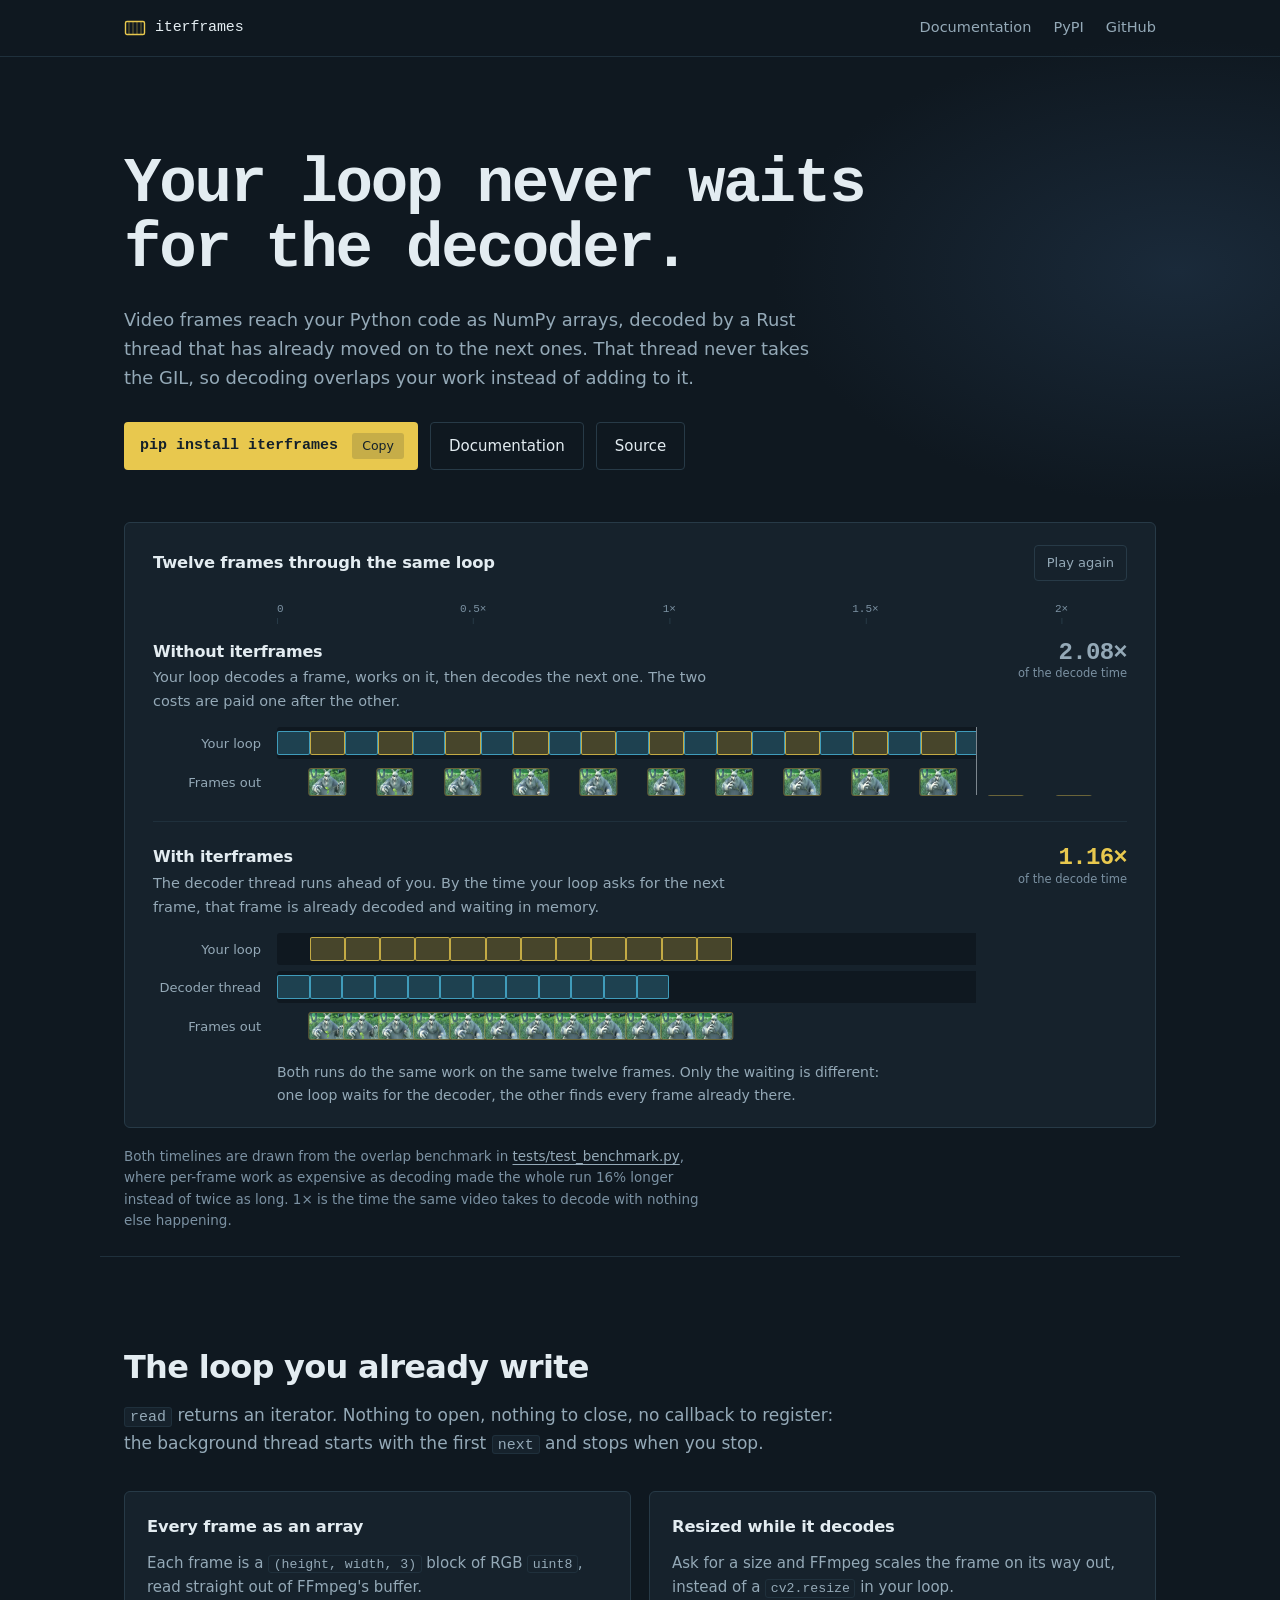
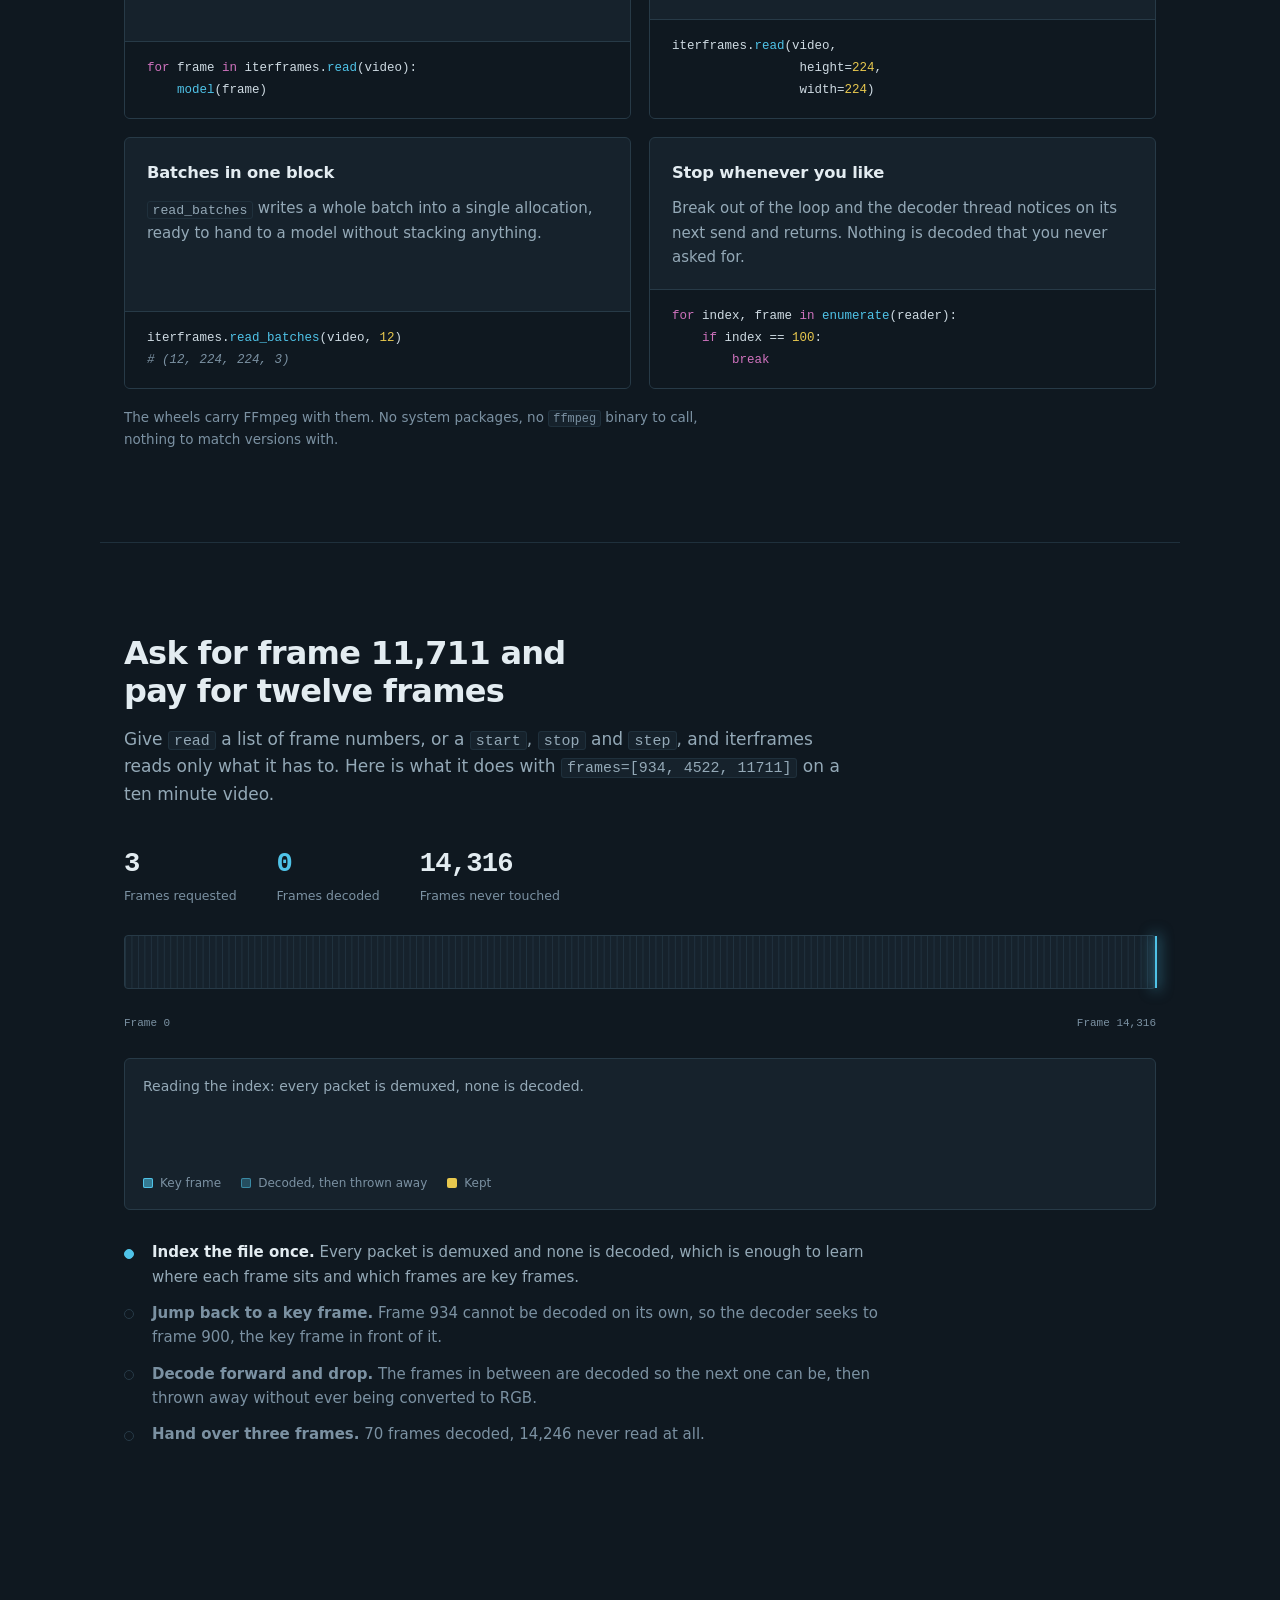
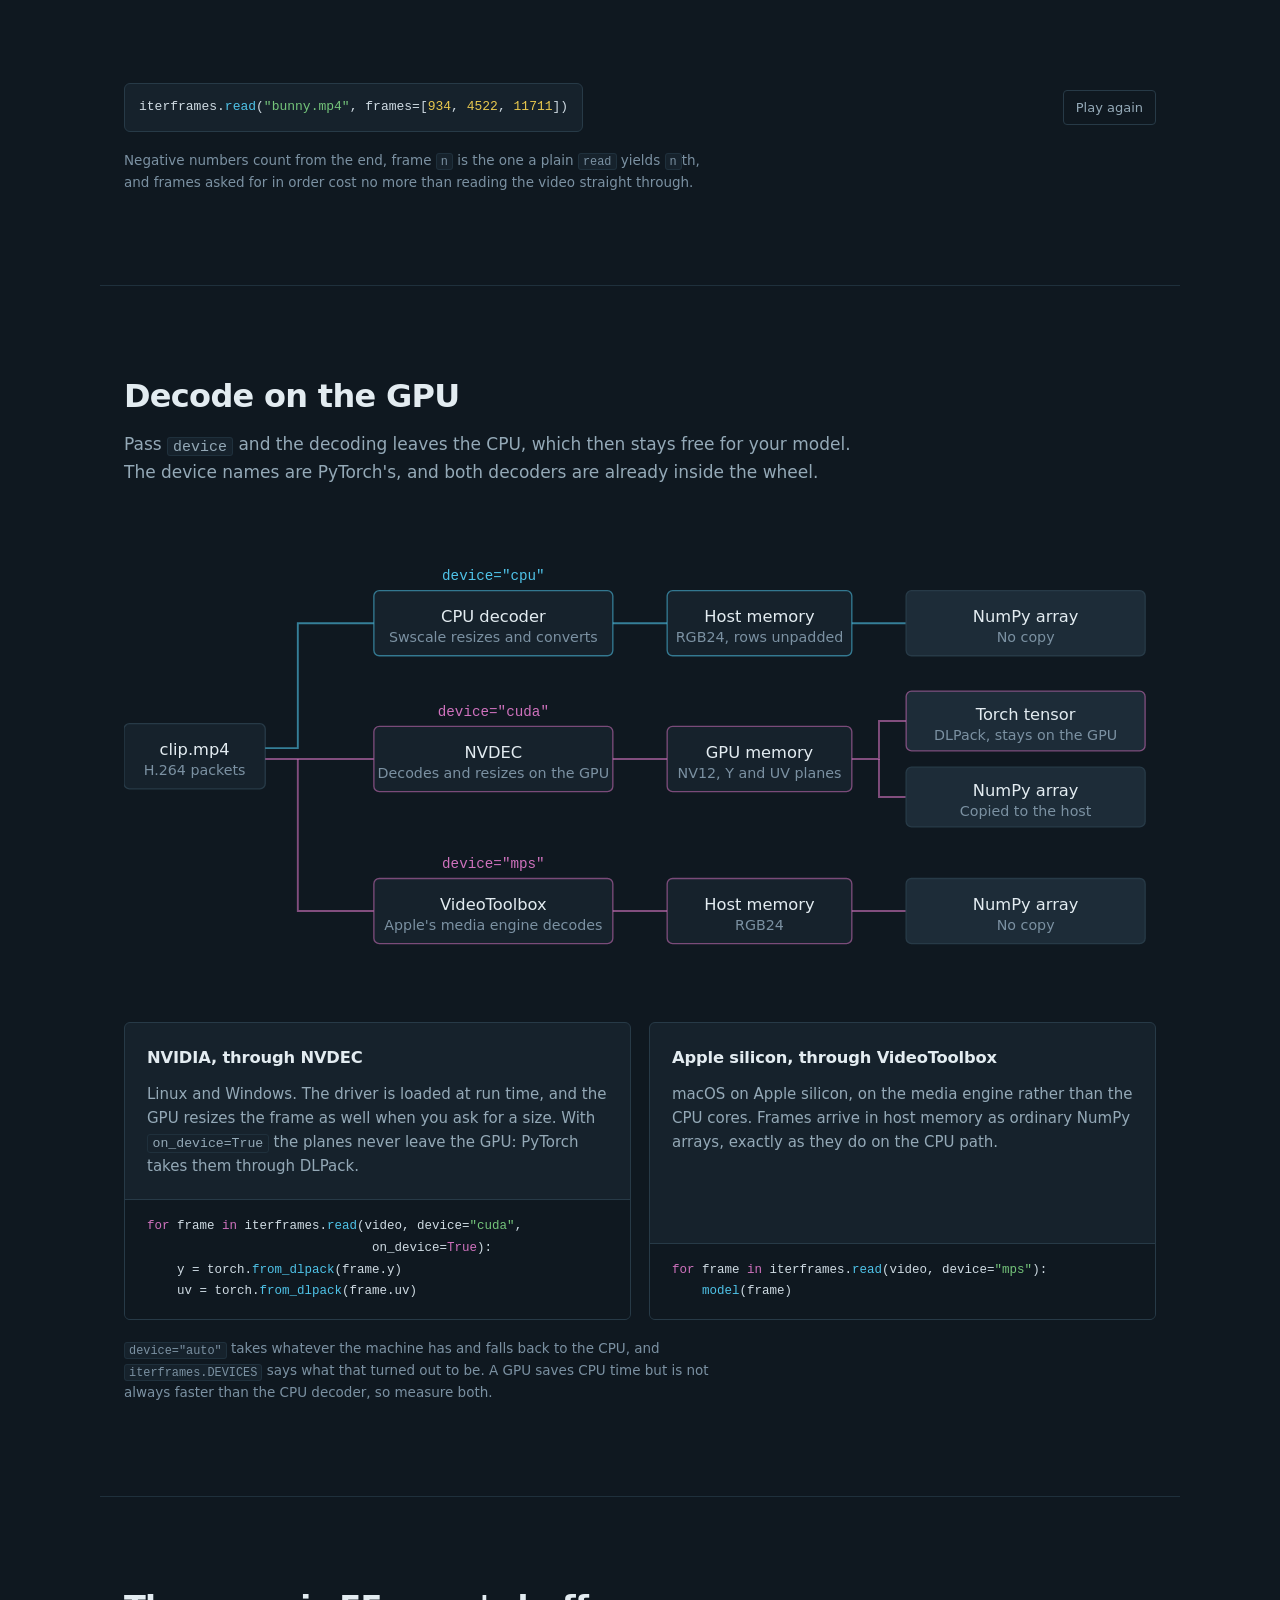
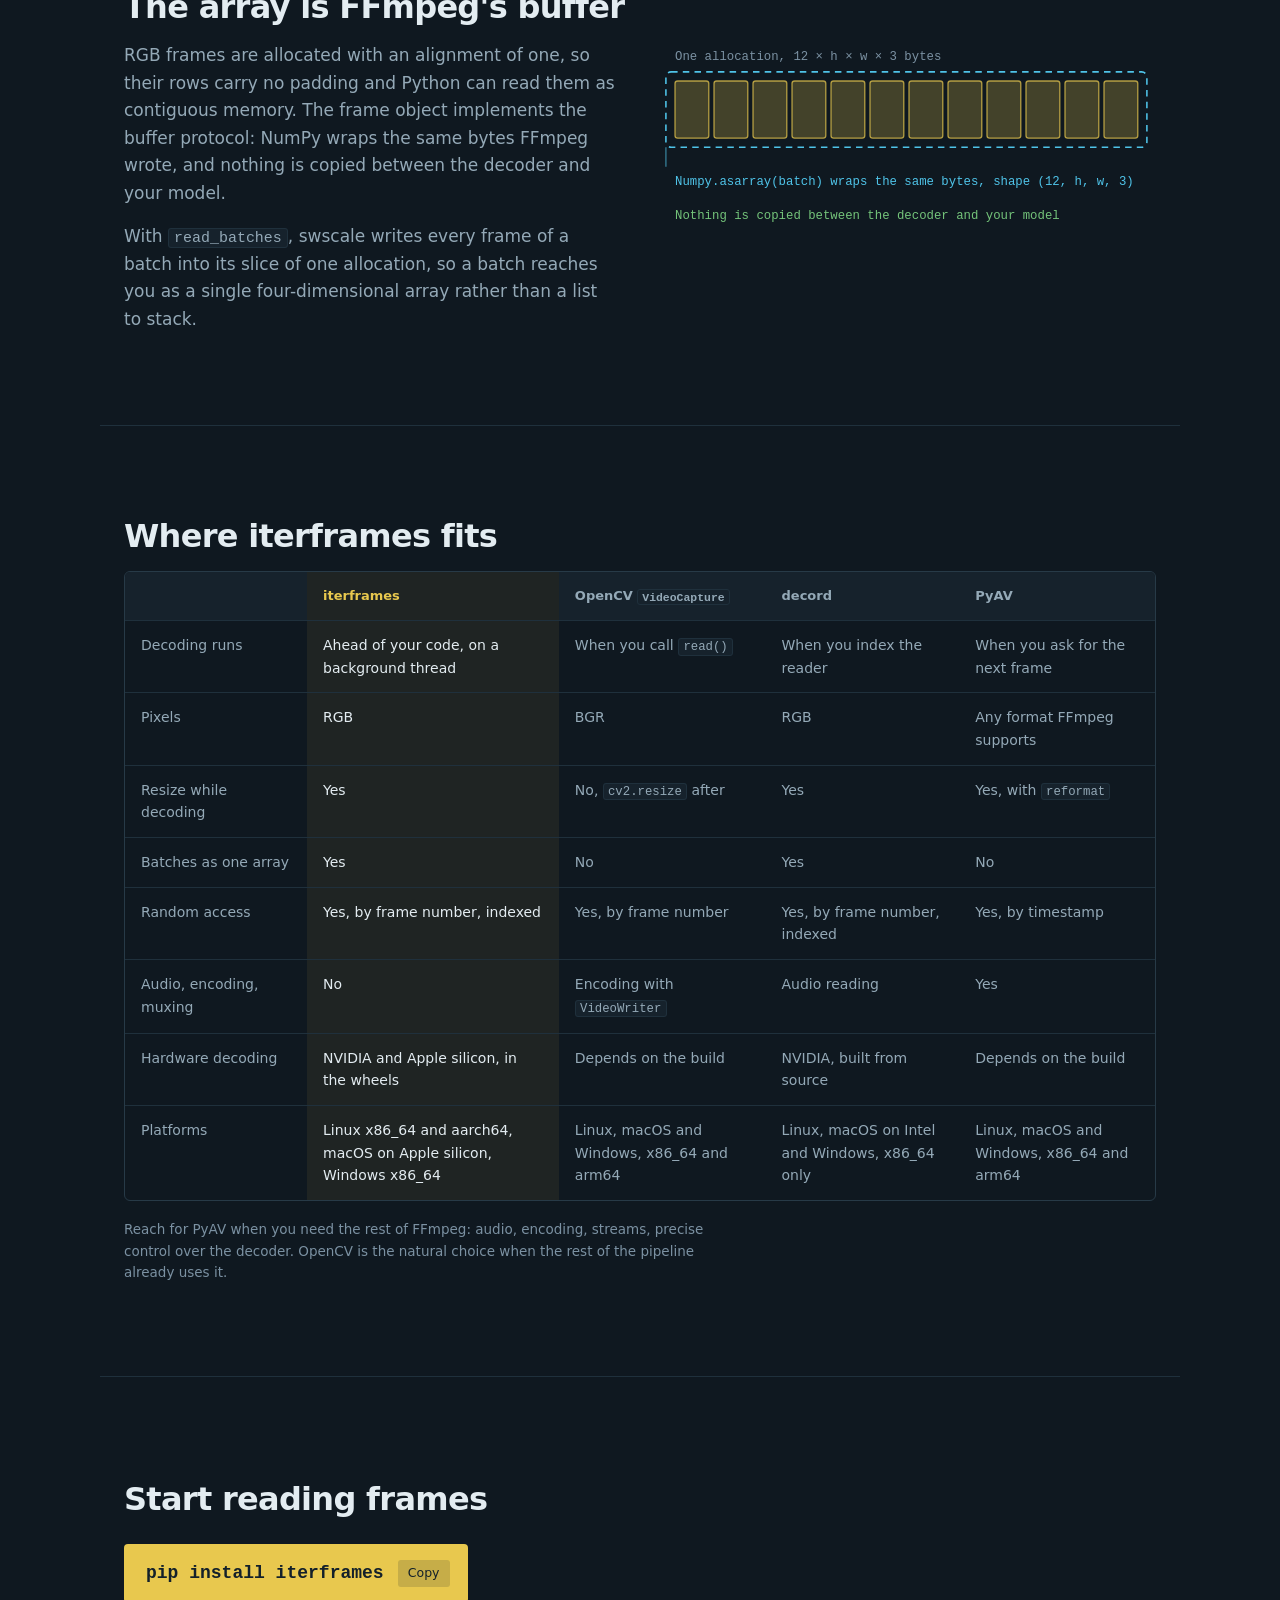
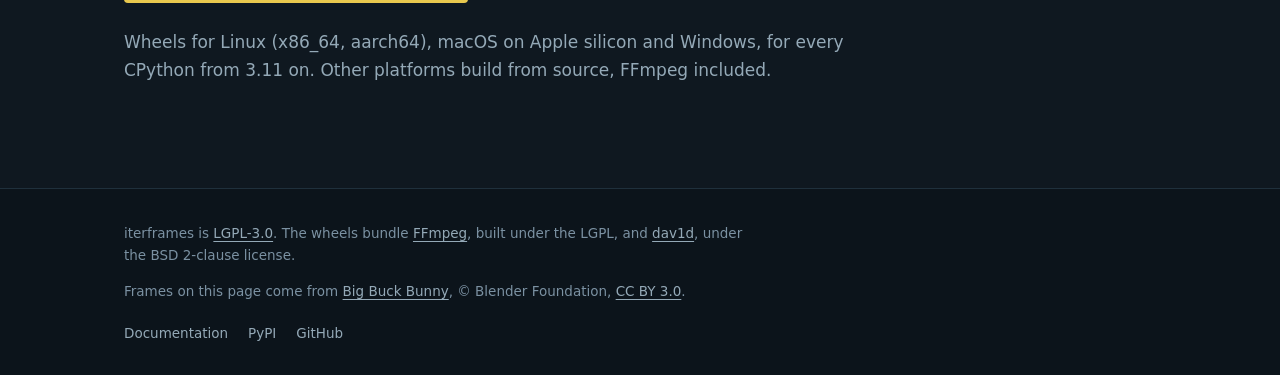
==== web/index.html @ 53d324b9 "docs: add a landing page for GitHub Pages web/ holds the page published at https://alesanfra.github." ====
<!doctype html>
<html lang="en">
<head>
<meta charset="utf-8">
<meta name="viewport" content="width=device-width, initial-scale=1">
<meta name="theme-color" content="#0f1820">
<title>iterframes: video frames as NumPy arrays, decoded ahead of your loop</title>
<meta name="description" content="iterframes decodes video on a Rust thread that never takes the GIL, and hands your Python loop frames as NumPy arrays with no copy. Random access by frame number, hardware decoding, FFmpeg in the wheel.">
<link rel="canonical" href="https://alesanfra.github.io/iterframes/">
<meta property="og:type" content="website">
<meta property="og:url" content="https://alesanfra.github.io/iterframes/">
<meta property="og:title" content="iterframes: video frames as NumPy arrays">
<meta property="og:description" content="A Rust thread decodes the next frames while your model works on this one. pip install iterframes, FFmpeg included.">
<meta property="og:image" content="https://alesanfra.github.io/iterframes/assets/og.png">
<meta name="twitter:card" content="summary_large_image">
<link rel="icon" href="assets/favicon.svg" type="image/svg+xml">
<link rel="preload" href="assets/frames.webp" as="image">
<link rel="stylesheet" href="styles.css">
<!-- Analytics: none. To add a cookieless counter later, drop the snippet here.
     GoatCounter (hosted, free, no cookies, no consent banner):
     <script data-goatcounter="https://NAME.goatcounter.com/count" async src="//gc.zgo.at/count.js"></script> -->
</head>
<body>

<a class="skip" href="#main">Skip to content</a>

<header class="topbar">
  <div class="wrap topbar-in">
    <a class="brand" href="./">
      <svg class="brand-mark" width="22" height="22" viewBox="0 0 22 22" aria-hidden="true">
        <rect x="1.5" y="4.5" width="19" height="13" rx="1.5" fill="none" stroke="currentColor" stroke-width="1.4"/>
        <path d="M5 4.5v13M9 4.5v13M13 4.5v13M17 4.5v13" stroke="currentColor" stroke-width="1" opacity=".45"/>
      </svg>
      <span>iterframes</span>
    </a>
    <nav class="topnav">
      <a href="https://iterframes.readthedocs.io">Documentation</a>
      <a href="https://pypi.org/project/iterframes/">PyPI</a>
      <a href="https://github.com/alesanfra/iterframes">GitHub</a>
    </nav>
  </div>
</header>

<main id="main">

<section class="hero wrap">
  <h1>Your loop never waits<br>for the decoder.</h1>
  <p class="lede">
    Video frames reach your Python code as NumPy arrays, decoded by a Rust
    thread that has already moved on to the next ones. That thread never takes
    the GIL, so decoding overlaps your work instead of adding to it.
  </p>

  <div class="actions">
    <button class="copy" type="button" data-copy="pip install iterframes">
      <code>pip install iterframes</code>
      <span class="copy-state" aria-live="polite">Copy</span>
    </button>
    <a class="ghost" href="https://iterframes.readthedocs.io">Documentation</a>
    <a class="ghost" href="https://github.com/alesanfra/iterframes">Source</a>
  </div>

  <figure class="trace" id="trace">
    <div class="trace-head">
      <h2 class="trace-title">Twelve frames through the same loop</h2>
      <button class="replay" type="button" id="replay">Play again</button>
    </div>

    <div class="ruler" aria-hidden="true">
      <span style="--at:0">0</span>
      <span style="--at:.2308">0.5&times;</span>
      <span style="--at:.4615">1&times;</span>
      <span style="--at:.6923">1.5&times;</span>
      <span style="--at:.9231">2&times;</span>
    </div>

    <div class="group" id="group-serial">
      <div class="group-head">
        <h3>Without iterframes</h3>
        <p>Your loop decodes a frame, works on it, then decodes the next one. The
          two costs are paid one after the other.</p>
        <span class="group-time" id="time-serial"></span>
      </div>
      <div class="lanes">
        <div class="lane">
          <span class="lane-name">Your&nbsp;loop</span>
          <div class="track" id="lane-serial"></div>
        </div>
        <div class="lane lane-film">
          <span class="lane-name">Frames&nbsp;out</span>
          <div class="strip" id="strip-serial" role="img"
               aria-label="Twelve frames arriving one every two decode times"></div>
        </div>
        <div class="veil"></div>
        <div class="playhead"></div>
      </div>
    </div>

    <div class="group" id="group-overlap">
      <div class="group-head">
        <h3>With iterframes</h3>
        <p>The decoder thread runs ahead of you. By the time your loop asks for the
          next frame, that frame is already decoded and waiting in memory.</p>
        <span class="group-time" id="time-overlap"></span>
      </div>
      <div class="lanes">
        <div class="lane">
          <span class="lane-name">Your&nbsp;loop</span>
          <div class="track" id="lane-overlap"></div>
        </div>
        <div class="lane">
          <span class="lane-name">Decoder&nbsp;thread</span>
          <div class="track" id="lane-decoder"></div>
        </div>
        <div class="lane lane-film">
          <span class="lane-name">Frames&nbsp;out</span>
          <div class="strip" id="strip-overlap" role="img"
               aria-label="Twelve frames arriving back to back, with no gap between them"></div>
        </div>
        <div class="veil"></div>
        <div class="playhead"></div>
      </div>
    </div>

    <figcaption class="trace-foot">
      <p>
        Both runs do the same work on the same twelve frames. Only the waiting
        is different: one loop waits for the decoder, the other finds every
        frame already there.
      </p>
    </figcaption>
  </figure>

  <p class="note">
    Both timelines are drawn from the overlap benchmark in
    <a href="https://github.com/alesanfra/iterframes/blob/main/tests/test_benchmark.py">tests/test_benchmark.py</a>,
    where per-frame work as expensive as decoding made the whole run 16% longer
    instead of twice as long. 1&times; is the time the same video takes to decode
    with nothing else happening.
  </p>
</section>

<section class="wrap band" id="loop">
  <h2>The loop you already write</h2>
  <p class="sub">
    <code>read</code> returns an iterator. Nothing to open, nothing to close,
    no callback to register: the background thread starts with the first
    <code>next</code> and stops when you stop.
  </p>

  <div class="cards">
    <article class="card">
      <h3>Every frame as an array</h3>
      <p>
        Each frame is a <code>(height, width, 3)</code> block of RGB
        <code>uint8</code>, read straight out of FFmpeg's buffer.
      </p>
<pre><code><span class="k">for</span> frame <span class="k">in</span> iterframes.<span class="f">read</span>(video):
    <span class="f">model</span>(frame)</code></pre>
    </article>

    <article class="card">
      <h3>Resized while it decodes</h3>
      <p>
        Ask for a size and FFmpeg scales the frame on its way out, instead of a
        <code>cv2.resize</code> in your loop.
      </p>
<pre><code>iterframes.<span class="f">read</span>(video,
                 height=<span class="n">224</span>,
                 width=<span class="n">224</span>)</code></pre>
    </article>

    <article class="card">
      <h3>Batches in one block</h3>
      <p>
        <code>read_batches</code> writes a whole batch into a single allocation,
        ready to hand to a model without stacking anything.
      </p>
<pre><code>iterframes.<span class="f">read_batches</span>(video, <span class="n">12</span>)
<span class="c"># (12, 224, 224, 3)</span></code></pre>
    </article>

    <article class="card">
      <h3>Stop whenever you like</h3>
      <p>
        Break out of the loop and the decoder thread notices on its next send
        and returns. Nothing is decoded that you never asked for.
      </p>
<pre><code><span class="k">for</span> index, frame <span class="k">in</span> <span class="f">enumerate</span>(reader):
    <span class="k">if</span> index == <span class="n">100</span>:
        <span class="k">break</span></code></pre>
    </article>
  </div>

  <p class="note">
    The wheels carry FFmpeg with them. No system packages, no
    <code>ffmpeg</code> binary to call, nothing to match versions with.
  </p>
</section>

<section class="wrap band" id="seek">
  <h2>Ask for frame 11,711 and pay for twelve frames</h2>
  <p class="sub">
    Give <code>read</code> a list of frame numbers, or a <code>start</code>,
    <code>stop</code> and <code>step</code>, and iterframes reads only what it
    has to. Here is what it does with
    <code>frames=[934,&nbsp;4522,&nbsp;11711]</code> on a ten minute video.
  </p>

  <figure class="seek" id="seekdemo">
    <div class="counters">
      <div class="counter">
        <span class="counter-value" id="count-requested">3</span>
        <span class="counter-label">Frames requested</span>
      </div>
      <div class="counter" data-kind="decoded">
        <span class="counter-value" id="count-decoded">0</span>
        <span class="counter-label">Frames decoded</span>
      </div>
      <div class="counter">
        <span class="counter-value" id="count-skipped">14,316</span>
        <span class="counter-label">Frames never touched</span>
      </div>
    </div>

    <div class="film" id="film">
      <div class="film-ticks" aria-hidden="true"></div>
      <div class="film-scan" id="film-scan"></div>
      <div class="film-runs" id="film-runs"></div>
      <div class="film-marks" id="film-marks"></div>
    </div>
    <div class="film-axis" aria-hidden="true"><span>Frame 0</span><span>Frame 14,316</span></div>

    <div class="zoom" id="zoom">
      <p class="zoom-title" id="zoom-title">Nothing decoded yet.</p>
      <div class="zoom-track">
        <div class="zoom-jump" id="zoom-jump"><span></span></div>
        <div class="zoom-cells" id="zoom-cells"></div>
      </div>
      <div class="zoom-keys">
        <span class="key key-kf">Key frame</span>
        <span class="key key-thrown">Decoded, then thrown away</span>
        <span class="key key-kept">Kept</span>
      </div>
    </div>

    <ol class="steps" id="seek-steps">
      <li><span class="dot"></span><b>Index the file once.</b> Every packet is demuxed and
        none is decoded, which is enough to learn where each frame sits and which
        frames are key frames.</li>
      <li><span class="dot"></span><b>Jump back to a key frame.</b> Frame 934 cannot be
        decoded on its own, so the decoder seeks to frame 900, the key frame in
        front of it.</li>
      <li><span class="dot"></span><b>Decode forward and drop.</b> The frames in between are
        decoded so the next one can be, then thrown away without ever being
        converted to RGB.</li>
      <li><span class="dot"></span><b>Hand over three frames.</b> 70 frames decoded, 14,246
        never read at all.</li>
    </ol>

    <div class="catch" id="catch"></div>

    <figcaption class="seek-foot">
      <pre class="inline-code"><code>iterframes.<span class="f">read</span>(<span class="s">"bunny.mp4"</span>, frames=[<span class="n">934</span>, <span class="n">4522</span>, <span class="n">11711</span>])</code></pre>
      <button class="replay" type="button" id="seek-replay">Play again</button>
    </figcaption>
  </figure>

  <p class="note">
    Negative numbers count from the end, frame <code>n</code> is the one a plain
    <code>read</code> yields <code>n</code>th, and frames asked for in order cost
    no more than reading the video straight through.
  </p>
</section>

<section class="wrap band" id="hardware">
  <h2>Decode on the GPU</h2>
  <p class="sub">
    Pass <code>device</code> and the decoding leaves the CPU, which then stays
    free for your model. The device names are PyTorch's, and both decoders are
    already inside the wheel.
  </p>

  <div class="paths">
    <svg viewBox="0 0 760 340" class="pathsvg" role="img" aria-labelledby="paths-desc">
      <desc id="paths-desc">Three paths out of the same file. On the CPU, packets are decoded and scaled by swscale and land in host memory as a NumPy array. On NVIDIA, NVDEC decodes and resizes on the GPU, and the frame either reaches PyTorch through DLPack without leaving the GPU or is copied to the host as a NumPy array. On Apple silicon, VideoToolbox decodes and the frame arrives in host memory as a NumPy array.</desc>

      <g class="node" transform="translate(0,150)">
        <rect width="104" height="48" rx="4"/>
        <text x="52" y="20">clip.mp4</text>
        <text x="52" y="35" class="small">H.264 packets</text>
      </g>

      <path class="wire cpu" d="M104 168 H128 V76 H184"/>
      <path class="wire gpu" d="M104 176 H128 V176 H184"/>
      <path class="wire gpu" d="M128 176 V288 H184"/>

      <text class="tag cpu" x="272" y="44">device="cpu"</text>
      <g class="node cpu" transform="translate(184,52)">
        <rect width="176" height="48" rx="4"/>
        <text x="88" y="20">CPU decoder</text>
        <text x="88" y="35" class="small">Swscale resizes and converts</text>
      </g>
      <path class="wire cpu" d="M360 76 H400"/>
      <g class="node cpu" transform="translate(400,52)">
        <rect width="136" height="48" rx="4"/>
        <text x="68" y="20">Host memory</text>
        <text x="68" y="35" class="small">RGB24, rows unpadded</text>
      </g>
      <path class="wire cpu" d="M536 76 H576"/>
      <g class="node out" transform="translate(576,52)">
        <rect width="176" height="48" rx="4"/>
        <text x="88" y="20">NumPy array</text>
        <text x="88" y="35" class="small">No copy</text>
      </g>

      <text class="tag gpu" x="272" y="144">device="cuda"</text>
      <g class="node gpu" transform="translate(184,152)">
        <rect width="176" height="48" rx="4"/>
        <text x="88" y="20">NVDEC</text>
        <text x="88" y="35" class="small">Decodes and resizes on the GPU</text>
      </g>
      <path class="wire gpu" d="M360 176 H400"/>
      <g class="node gpu" transform="translate(400,152)">
        <rect width="136" height="48" rx="4"/>
        <text x="68" y="20">GPU memory</text>
        <text x="68" y="35" class="small">NV12, Y and UV planes</text>
      </g>
      <path class="wire gpu" d="M536 176 H556 V148 H576"/>
      <path class="wire gpu" d="M556 176 V204 H576"/>
      <g class="node out gpu" transform="translate(576,126)">
        <rect width="176" height="44" rx="4"/>
        <text x="88" y="18">Torch tensor</text>
        <text x="88" y="33" class="small">DLPack, stays on the GPU</text>
      </g>
      <g class="node out" transform="translate(576,182)">
        <rect width="176" height="44" rx="4"/>
        <text x="88" y="18">NumPy array</text>
        <text x="88" y="33" class="small">Copied to the host</text>
      </g>

      <text class="tag gpu" x="272" y="256">device="mps"</text>
      <g class="node gpu" transform="translate(184,264)">
        <rect width="176" height="48" rx="4"/>
        <text x="88" y="20">VideoToolbox</text>
        <text x="88" y="35" class="small">Apple's media engine decodes</text>
      </g>
      <path class="wire gpu" d="M360 288 H400"/>
      <g class="node gpu" transform="translate(400,264)">
        <rect width="136" height="48" rx="4"/>
        <text x="68" y="20">Host memory</text>
        <text x="68" y="35" class="small">RGB24</text>
      </g>
      <path class="wire gpu" d="M536 288 H576"/>
      <g class="node out" transform="translate(576,264)">
        <rect width="176" height="48" rx="4"/>
        <text x="88" y="20">NumPy array</text>
        <text x="88" y="35" class="small">No copy</text>
      </g>
    </svg>
  </div>

  <div class="cards">
    <article class="card">
      <h3>NVIDIA, through NVDEC</h3>
      <p>
        Linux and Windows. The driver is loaded at run time, and the GPU resizes
        the frame as well when you ask for a size. With
        <code>on_device=True</code> the planes never leave the GPU: PyTorch takes
        them through DLPack.
      </p>
<pre><code><span class="k">for</span> frame <span class="k">in</span> iterframes.<span class="f">read</span>(video, device=<span class="s">"cuda"</span>,
                              on_device=<span class="k">True</span>):
    y = torch.<span class="f">from_dlpack</span>(frame.y)
    uv = torch.<span class="f">from_dlpack</span>(frame.uv)</code></pre>
    </article>

    <article class="card">
      <h3>Apple silicon, through VideoToolbox</h3>
      <p>
        macOS on Apple silicon, on the media engine rather than the CPU cores.
        Frames arrive in host memory as ordinary NumPy arrays, exactly as they do
        on the CPU path.
      </p>
<pre><code><span class="k">for</span> frame <span class="k">in</span> iterframes.<span class="f">read</span>(video, device=<span class="s">"mps"</span>):
    <span class="f">model</span>(frame)</code></pre>
    </article>
  </div>

  <p class="note">
    <code>device="auto"</code> takes whatever the machine has and falls back to
    the CPU, and <code>iterframes.DEVICES</code> says what that turned out to be.
    A GPU saves CPU time but is not always faster than the CPU decoder, so
    measure both.
  </p>
</section>

<section class="wrap band" id="nocopy">
  <h2>The array is FFmpeg's buffer</h2>
  <div class="split">
    <div class="split-text">
      <p>
        RGB frames are allocated with an alignment of one, so their rows carry no
        padding and Python can read them as contiguous memory. The frame object
        implements the buffer protocol: NumPy wraps the same bytes FFmpeg wrote,
        and nothing is copied between the decoder and your model.
      </p>
      <p>
        With <code>read_batches</code>, swscale writes every frame of a batch into
        its slice of one allocation, so a batch reaches you as a single
        four-dimensional array rather than a list to stack.
      </p>
    </div>
    <div class="split-diagram">
      <svg viewBox="-10 0 380 152" class="memsvg" role="img" aria-labelledby="mem-desc">
        <desc id="mem-desc">One allocation holds twelve frames back to back; the NumPy array is an outline drawn around the same bytes.</desc>
        <text class="small" x="0" y="14">One allocation, 12 &#215; h &#215; w &#215; 3 bytes</text>
        <g class="cells">
          <rect x="0" y="30" width="26" height="44" rx="2"/><rect x="30" y="30" width="26" height="44" rx="2"/>
          <rect x="60" y="30" width="26" height="44" rx="2"/><rect x="90" y="30" width="26" height="44" rx="2"/>
          <rect x="120" y="30" width="26" height="44" rx="2"/><rect x="150" y="30" width="26" height="44" rx="2"/>
          <rect x="180" y="30" width="26" height="44" rx="2"/><rect x="210" y="30" width="26" height="44" rx="2"/>
          <rect x="240" y="30" width="26" height="44" rx="2"/><rect x="270" y="30" width="26" height="44" rx="2"/>
          <rect x="300" y="30" width="26" height="44" rx="2"/><rect x="330" y="30" width="26" height="44" rx="2"/>
        </g>
        <rect class="view" x="-7" y="23" width="370" height="58" rx="4"/>
        <path class="leader" d="M-7 81 V96"/>
        <text class="small view-label" x="0" y="110">Numpy.asarray(batch) wraps the same bytes, shape (12, h, w, 3)</text>
        <text class="small strike" x="0" y="136">Nothing is copied between the decoder and your model</text>
      </svg>
    </div>
  </div>
</section>

<section class="wrap band" id="compare">
  <h2>Where iterframes fits</h2>
  <div class="tablewrap">
    <table>
      <thead>
        <tr><th scope="col"></th><th scope="col" class="us">iterframes</th><th scope="col">OpenCV <code>VideoCapture</code></th><th scope="col">decord</th><th scope="col">PyAV</th></tr>
      </thead>
      <tbody>
        <tr><th scope="row">Decoding runs</th><td class="us">Ahead of your code, on a background thread</td><td>When you call <code>read()</code></td><td>When you index the reader</td><td>When you ask for the next frame</td></tr>
        <tr><th scope="row">Pixels</th><td class="us">RGB</td><td>BGR</td><td>RGB</td><td>Any format FFmpeg supports</td></tr>
        <tr><th scope="row">Resize while decoding</th><td class="us">Yes</td><td>No, <code>cv2.resize</code> after</td><td>Yes</td><td>Yes, with <code>reformat</code></td></tr>
        <tr><th scope="row">Batches as one array</th><td class="us">Yes</td><td>No</td><td>Yes</td><td>No</td></tr>
        <tr><th scope="row">Random access</th><td class="us">Yes, by frame number, indexed</td><td>Yes, by frame number</td><td>Yes, by frame number, indexed</td><td>Yes, by timestamp</td></tr>
        <tr><th scope="row">Audio, encoding, muxing</th><td class="us">No</td><td>Encoding with <code>VideoWriter</code></td><td>Audio reading</td><td>Yes</td></tr>
        <tr><th scope="row">Hardware decoding</th><td class="us">NVIDIA and Apple silicon, in the wheels</td><td>Depends on the build</td><td>NVIDIA, built from source</td><td>Depends on the build</td></tr>
        <tr><th scope="row">Platforms</th><td class="us">Linux x86_64 and aarch64, macOS on Apple silicon, Windows x86_64</td><td>Linux, macOS and Windows, x86_64 and arm64</td><td>Linux, macOS on Intel and Windows, x86_64 only</td><td>Linux, macOS and Windows, x86_64 and arm64</td></tr>
      </tbody>
    </table>
  </div>
  <p class="note">
    Reach for PyAV when you need the rest of FFmpeg: audio, encoding, streams,
    precise control over the decoder. OpenCV is the natural choice when the rest
    of the pipeline already uses it.
  </p>
</section>

<section class="wrap closing">
  <h2>Start reading frames</h2>
  <button class="copy big" type="button" data-copy="pip install iterframes">
    <code>pip install iterframes</code>
    <span class="copy-state" aria-live="polite">Copy</span>
  </button>
  <p class="sub">
    Wheels for Linux (x86_64, aarch64), macOS on Apple silicon and Windows, for
    every CPython from 3.11 on. Other platforms build from source, FFmpeg
    included.
  </p>
</section>

</main>

<footer class="site-foot">
  <div class="wrap foot-in">
    <p>
      iterframes is <a href="https://github.com/alesanfra/iterframes/blob/main/LICENSE">LGPL-3.0</a>.
      The wheels bundle <a href="https://ffmpeg.org/">FFmpeg</a>, built under the LGPL, and
      <a href="https://code.videolan.org/videolan/dav1d">dav1d</a>, under the BSD 2-clause license.
    </p>
    <p>
      Frames on this page come from
      <a href="https://peach.blender.org/">Big Buck Bunny</a>, &copy; Blender
      Foundation, <a href="https://creativecommons.org/licenses/by/3.0/">CC BY 3.0</a>.
    </p>
    <nav class="foot-nav">
      <a href="https://iterframes.readthedocs.io">Documentation</a>
      <a href="https://pypi.org/project/iterframes/">PyPI</a>
      <a href="https://github.com/alesanfra/iterframes">GitHub</a>
    </nav>
  </div>
</footer>

<script src="main.js" defer></script>
</body>
</html>
---- web/styles.css ----
/* iterframes landing page.
   Colour meanings are fixed across every diagram on the page:
   yellow = frames and data, cyan = the decoder thread, magenta = the GPU. */

:root {
  --bg: #0f1820;
  --bg-2: #16222c;
  --bg-3: #1d2c38;
  --line: #273a47;
  --line-soft: #1f303c;
  --ink: #e3ecf1;
  --dim: #94a9b7;
  --mute: #7b91a2;

  --frame: #e8c84e;
  --thread: #4fc3e8;
  --gpu: #cf72bd;
  --ok: #74c47a;

  --mono: ui-monospace, "SF Mono", SFMono-Regular, "Cascadia Mono",
          "JetBrains Mono", Menlo, Consolas, monospace;
  --sans: system-ui, -apple-system, "Segoe UI", Roboto, "Helvetica Neue",
          Arial, sans-serif;

  --gutter: 124px;
}

* { box-sizing: border-box; }

html { -webkit-text-size-adjust: 100%; }

body {
  margin: 0;
  background: var(--bg);
  color: var(--ink);
  font-family: var(--sans);
  font-size: 17px;
  line-height: 1.62;
  -webkit-font-smoothing: antialiased;
  background-image:
    radial-gradient(900px 480px at 18% -8%, #1b2f3d 0%, transparent 62%),
    radial-gradient(700px 400px at 92% 4%, #1a2a3a 0%, transparent 58%);
  background-repeat: no-repeat;
}

a { color: var(--thread); text-decoration-thickness: 1px; text-underline-offset: 3px; }
a:hover { color: #7fd6f2; }

code, pre { font-family: var(--mono); }

:where(p, li, td, th) code {
  font-size: .88em;
  background: var(--bg-2);
  border: 1px solid var(--line-soft);
  border-radius: 3px;
  padding: .05em .34em;
}

:focus-visible {
  outline: 2px solid var(--frame);
  outline-offset: 2px;
  border-radius: 2px;
}

.skip {
  position: absolute; left: -9999px;
  background: var(--frame); color: #14202a; padding: 10px 16px; z-index: 9;
}
.skip:focus { left: 12px; top: 12px; }

.wrap { max-width: 1080px; margin: 0 auto; padding-inline: 24px; }

/* ---------- top bar ---------- */

.topbar { border-bottom: 1px solid var(--line-soft); }
.topbar-in {
  display: flex; align-items: center; justify-content: space-between;
  gap: 20px; padding-block: 16px;
}
.brand {
  display: inline-flex; align-items: center; gap: 9px;
  color: var(--ink); text-decoration: none;
  font-family: var(--mono); font-size: 15px; letter-spacing: -.01em;
}
.brand-mark { color: var(--frame); flex: none; }
.topnav { display: flex; gap: 22px; font-size: 14.5px; }
.topnav a { color: var(--dim); text-decoration: none; }
.topnav a:hover { color: var(--ink); }

/* ---------- hero ---------- */

.hero { padding-block: clamp(48px, 9vw, 96px) 24px; }

h1 {
  font-family: var(--mono);
  font-weight: 600;
  font-size: clamp(1.55rem, 6.4vw, 3.9rem);
  line-height: 1.04;
  letter-spacing: -.035em;
  overflow-wrap: break-word;
  margin: 0 0 22px;
  text-wrap: balance;
}

.lede {
  max-width: 62ch;
  font-size: clamp(1.02rem, 1.4vw, 1.16rem);
  color: var(--dim);
  margin: 0 0 30px;
}

.actions { display: flex; flex-wrap: wrap; gap: 12px; margin-bottom: 52px; }

.copy {
  display: inline-flex; align-items: center; gap: 14px;
  background: var(--frame); color: #13202a;
  border: none; border-radius: 4px;
  padding: 11px 14px 11px 16px;
  font: inherit; cursor: pointer;
}
.copy code { font-size: 15px; font-weight: 600; }
.copy-state {
  font-family: var(--sans); font-size: 12.5px;
  background: rgba(19, 32, 42, .16);
  border-radius: 3px; padding: 3px 8px; min-width: 52px; text-align: center;
}
.copy:hover { background: #f0d463; }
.copy.big { padding: 15px 18px 15px 22px; }
.copy.big code { font-size: 18px; }

.ghost {
  display: inline-flex; align-items: center;
  border: 1px solid var(--line); border-radius: 4px;
  padding: 11px 18px; color: var(--ink); text-decoration: none; font-size: 15px;
}
.ghost:hover { border-color: #3a5265; background: var(--bg-2); }

/* ---------- the two timelines ---------- */

.trace {
  margin: 0;
  background: var(--bg-2);
  border: 1px solid var(--line);
  border-radius: 6px;
  padding: 22px clamp(16px, 3vw, 28px) 20px;
}

.trace-head {
  display: flex; flex-wrap: wrap; align-items: center;
  justify-content: space-between; gap: 14px; margin-bottom: 20px;
}
.trace-title { font-size: 1.02rem; font-weight: 600; margin: 0; max-width: none; letter-spacing: -.01em; }

.replay {
  font: inherit; font-size: 13px; color: var(--dim);
  background: transparent; border: 1px solid var(--line);
  border-radius: 4px; padding: 6px 12px; cursor: pointer;
}
.replay:hover { color: var(--ink); border-color: #3a5265; }

.ruler {
  position: relative; height: 20px; margin-bottom: 4px;
  margin-left: var(--gutter);
  font-family: var(--mono); font-size: 11px; color: var(--mute);
}
.ruler span {
  position: absolute; top: 0; left: calc(var(--at) * 100%);
  transform: translateX(-50%); white-space: nowrap;
}
.ruler span::after {
  content: ""; position: absolute; left: 50%; top: 17px;
  width: 1px; height: 6px; background: var(--line);
}
.ruler span:first-child { transform: none; }
.ruler span:first-child::after { left: 0; }

.group { padding-top: 14px; }
.group + .group { margin-top: 26px; border-top: 1px solid var(--line-soft); padding-top: 22px; }

.group-head {
  display: grid; grid-template-columns: minmax(0, 1fr) auto;
  gap: 2px 20px; align-items: start; margin-bottom: 14px;
}
.group-head h3 {
  grid-column: 1; margin: 0;
  font-size: 1rem; font-weight: 600; letter-spacing: -.01em;
}
.group-head p {
  grid-column: 1; margin: 0; max-width: 62ch;
  font-size: 14.5px; color: var(--dim);
}
.group-time {
  grid-column: 2; grid-row: 1 / span 2;
  text-align: right; line-height: 1.2;
}
.group-time b {
  display: block; font-family: var(--mono); font-weight: 600;
  font-size: 1.5rem; letter-spacing: -.03em; color: var(--dim);
  font-variant-numeric: tabular-nums;
}
.group-time small { display: block; font-size: 11.5px; color: var(--mute); }
.group.finished .group-time b { color: var(--ink); }
#group-overlap.finished .group-time b { color: var(--frame); }

.lanes { position: relative; padding-left: var(--gutter); }

.lane { position: relative; height: 32px; margin-bottom: 6px; }
.lane:last-of-type { margin-bottom: 0; }
.lane-film { height: 26px; margin-top: 10px; }
.lane-name {
  position: absolute; left: calc(-1 * var(--gutter)); top: 0; bottom: 0;
  width: calc(var(--gutter) - 16px);
  display: flex; align-items: center; justify-content: flex-end;
  font-size: 13px; color: var(--dim);
}
.track {
  position: absolute; inset: 0;
  background: var(--bg); border-radius: 3px;
}

.blk {
  position: absolute; top: 4px; bottom: 4px;
  left: calc(var(--x) * 100%);
  width: calc(var(--w) * 100%);
  border-radius: 2px; border: 1px solid transparent;
}
.blk.decode { background: rgba(79, 195, 232, .24); border-color: rgba(79, 195, 232, .7); }
.blk.work   { background: rgba(232, 200, 78, .26); border-color: rgba(232, 200, 78, .78); }

/* Each frame sits at the moment the loop received it, so the gaps between
   them are the waiting. */
.strip { position: absolute; inset: 0; }
.thumb {
  position: absolute; top: 0; bottom: 0;
  width: max(4.2%, 16px);
  left: calc(var(--t) * 100%);
  transform: translateX(-100%);
  background-image: url("assets/frames.webp");
  background-size: 1200% 100%;
  background-position: calc(var(--i) * 100% / 11) 0;
  border-radius: 2px;
  box-shadow: 0 0 0 1px rgba(232, 200, 78, .4);
}

.veil {
  position: absolute; top: 0; bottom: 0; right: 0;
  left: calc(var(--gutter) + var(--p, 0) * (100% - var(--gutter)));
  background: var(--bg-2);
  pointer-events: none;
}
.playhead {
  position: absolute; top: 0; bottom: 0; width: 1px;
  left: calc(var(--gutter) + var(--p, 0) * (100% - var(--gutter)));
  background: var(--ink); opacity: .5; pointer-events: none;
}
.group.finished .playhead { opacity: 0; }

.trace-foot { margin: 22px 0 0 var(--gutter); }
.trace-foot p { margin: 0; font-size: 14px; color: var(--dim); max-width: 70ch; }

.note {
  max-width: 70ch; margin: 18px 0 0;
  font-size: 13.5px; line-height: 1.6; color: var(--mute);
}
.note a { color: var(--dim); }

/* ---------- sections ---------- */

.band { padding-block: clamp(56px, 8vw, 92px); border-top: 1px solid var(--line-soft); }

h2 {
  font-size: clamp(1.45rem, 2.8vw, 2rem);
  font-weight: 600; letter-spacing: -.022em; line-height: 1.16;
  margin: 0 0 16px; max-width: 26ch; text-wrap: balance;
}
.sub { max-width: 68ch; color: var(--dim); margin: 0 0 34px; }

pre {
  margin: 0; overflow-x: auto;
  background: var(--bg-2); border: 1px solid var(--line);
  border-radius: 6px; padding: 18px 20px;
  font-size: 13.5px; line-height: 1.75; color: #cfdbe3;
}
pre .k { color: var(--gpu); }
pre .f { color: var(--thread); }
pre .s { color: var(--ok); }
pre .n { color: var(--frame); }
pre .c { color: var(--mute); font-style: italic; }
.inline-code { padding: 12px 14px; font-size: 13px; }

/* ---------- cards ---------- */

.cards {
  display: grid; gap: 18px;
  grid-template-columns: minmax(0, 1fr);
}
@media (min-width: 780px) {
  .cards { grid-template-columns: repeat(2, minmax(0, 1fr)); }
}

.card {
  display: flex; flex-direction: column;
  background: var(--bg-2);
  border: 1px solid var(--line); border-radius: 6px;
  padding: 22px 22px 0;
}
.card h3 { margin: 0 0 10px; font-size: 1.02rem; font-weight: 600; letter-spacing: -.01em; }
.card p { margin: 0 0 20px; font-size: 15px; color: var(--dim); }
.card pre {
  margin: auto -22px 0; border: none; border-top: 1px solid var(--line);
  border-radius: 0 0 5px 5px; background: var(--bg);
  font-size: 12.5px; padding: 16px 22px;
}

/* ---------- random access ---------- */

.seek { margin: 0; }

.counters { display: flex; flex-wrap: wrap; gap: 14px 40px; margin-bottom: 28px; }
.counter { display: flex; flex-direction: column; }
.counter-value {
  font-family: var(--mono); font-weight: 600;
  font-size: 1.7rem; letter-spacing: -.03em; color: var(--ink);
  font-variant-numeric: tabular-nums;
}
.counter[data-kind="decoded"] .counter-value { color: var(--thread); }
.counter-label { font-size: 12.5px; color: var(--mute); }

.film {
  position: relative; height: 54px;
  background: var(--bg-2);
  border: 1px solid var(--line); border-radius: 4px;
}
.film-ticks {
  position: absolute; inset: 0; overflow: hidden; border-radius: 3px;
  background-image: linear-gradient(90deg, #2c4353 0 1px, transparent 1px);
  background-size: calc(100% / 159) 100%;
  opacity: .5;
}
.film.indexed .film-ticks {
  opacity: .45;
  background-image: linear-gradient(90deg, var(--thread) 0 1px, transparent 1px);
}
.film-scan {
  position: absolute; top: 0; bottom: 0; width: 2px; left: 0;
  background: var(--thread);
  box-shadow: 0 0 14px 2px rgba(79, 195, 232, .5);
  opacity: 0;
}
.film.indexing .film-scan { opacity: 1; }

.run {
  position: absolute; top: 5px; bottom: 5px;
  left: calc(var(--x) * 100%);
  width: max(calc(var(--w) * 100%), 5px);
  background: rgba(79, 195, 232, .3); border-radius: 1px;
  transform: scaleX(0); transform-origin: left center;
  transition: transform .9s ease;
}
.run.on { transform: scaleX(1); }

.mark {
  position: absolute; top: -2px; bottom: -2px; width: 2px;
  left: calc(var(--x) * 100%);
  background: var(--frame);
  opacity: 0; transition: opacity .4s ease;
}
.mark::after {
  content: attr(data-label);
  position: absolute; top: 100%; left: 50%; transform: translate(-50%, 6px);
  font-family: var(--mono); font-size: 11px; color: var(--frame); white-space: nowrap;
}
.mark.on { opacity: 1; }
.mark.active { box-shadow: 0 0 12px 2px rgba(232, 200, 78, .45); }

.film-axis {
  display: flex; justify-content: space-between; margin-top: 26px;
  font-family: var(--mono); font-size: 11px; color: var(--mute);
}

/* The window around the frame being fetched, where a handful of frames is
   wide enough to see one by one. */
.zoom {
  margin-top: 26px; padding: 16px 18px;
  background: var(--bg-2); border: 1px solid var(--line); border-radius: 6px;
}
.zoom-title { margin: 0 0 8px; font-size: 14px; color: var(--dim); min-height: 1.6em; }
.zoom-title b { color: var(--ink); font-family: var(--mono); font-weight: 600; }
.zoom-track { position: relative; padding-top: 20px; }
.zoom-cells { display: flex; gap: 2px; height: 34px; }
.zcell {
  flex: 1; min-width: 0; border-radius: 2px;
  background: var(--bg); border: 1px solid var(--line-soft);
  transition: background .28s linear, border-color .28s linear;
}
.zcell.kf { background: rgba(79, 195, 232, .55); border-color: var(--thread); }
.zcell.thrown { background: rgba(79, 195, 232, .28); border-color: rgba(79, 195, 232, .5); }
.zcell.kept {
  background: var(--frame); border-color: var(--frame);
  box-shadow: 0 0 0 2px rgba(232, 200, 78, .25);
}
.zoom-jump {
  position: absolute; top: 4px; height: 12px;
  border-top: 1px solid var(--thread);
  border-left: 1px solid var(--thread);
  transform: scaleX(0); transform-origin: right center;
  transition: transform 1.1s ease;
}
.zoom-jump.on { transform: scaleX(1); }
.zoom-jump::before {
  content: ""; position: absolute; left: -1px; top: -1px;
  border: 4px solid transparent; border-right-color: var(--thread);
  transform: translateX(-3px);
}
.zoom-jump span {
  position: absolute; left: 0; top: -18px;
  font-size: 11.5px; color: var(--thread); white-space: nowrap;
}
.zoom-keys {
  display: flex; flex-wrap: wrap; gap: 8px 20px;
  margin-top: 14px; font-size: 12px; color: var(--mute);
}
.key::before {
  content: ""; display: inline-block; width: 10px; height: 10px;
  border-radius: 2px; margin-right: 7px; vertical-align: -1px;
}
.key-kf::before { background: rgba(79, 195, 232, .55); box-shadow: inset 0 0 0 1px var(--thread); }
.key-thrown::before { background: rgba(79, 195, 232, .28); box-shadow: inset 0 0 0 1px rgba(79, 195, 232, .5); }
.key-kept::before { background: var(--frame); }

.steps { list-style: none; padding: 0; margin: 30px 0 0; max-width: 72ch; }
.steps li {
  position: relative; padding-left: 28px; margin-bottom: 12px;
  color: var(--mute); font-size: 15px; transition: color .45s ease;
}
.steps li b { color: var(--mute); font-weight: 600; transition: color .45s ease; }
.steps li .dot {
  position: absolute; left: 0; top: .56em;
  width: 10px; height: 10px; border-radius: 50%;
  border: 1px solid var(--line); background: var(--bg);
  transition: background .45s ease, border-color .45s ease;
}
.steps li.on { color: var(--dim); }
.steps li.on b { color: var(--ink); }
.steps li.on .dot { background: var(--thread); border-color: var(--thread); }

.catch { display: flex; flex-wrap: wrap; gap: 14px; margin-top: 30px; min-height: 124px; }
.caught {
  margin: 0; width: 200px; opacity: 0; transform: translateY(6px);
  transition: opacity .5s ease, transform .5s ease;
}
.caught.on { opacity: 1; transform: none; }
.caught i {
  display: block; aspect-ratio: 16 / 9; border-radius: 3px;
  background-image: url("assets/scenes.webp");
  background-size: 300% 100%;
  background-position: calc(var(--i) * 100% / 2) 0;
  box-shadow: 0 0 0 1px rgba(232, 200, 78, .5);
}
.caught span {
  display: block; margin-top: 8px;
  font-family: var(--mono); font-size: 11.5px; color: var(--dim);
}

.seek-foot {
  display: flex; flex-wrap: wrap; align-items: center;
  justify-content: space-between; gap: 14px; margin-top: 30px;
}

/* ---------- hardware paths ---------- */

.paths { margin-bottom: 40px; overflow-x: auto; }
.pathsvg { width: 100%; min-width: 700px; height: auto; display: block; }
.pathsvg .node rect { fill: var(--bg-2); stroke: var(--line); stroke-width: 1; }
.pathsvg .node text {
  fill: var(--ink); font-family: var(--sans); font-size: 12px;
  text-anchor: middle; dominant-baseline: middle;
}
.pathsvg .node text.small { fill: var(--mute); font-size: 10.5px; }
.pathsvg .node.cpu rect { stroke: rgba(79, 195, 232, .55); }
.pathsvg .node.gpu rect { stroke: rgba(207, 114, 189, .55); }
.pathsvg .node.out rect { fill: var(--bg-3); }
.pathsvg .wire { fill: none; stroke-width: 1.4; }
.pathsvg .wire.cpu { stroke: rgba(79, 195, 232, .6); }
.pathsvg .wire.gpu { stroke: rgba(207, 114, 189, .6); }
.pathsvg .tag { font-family: var(--mono); font-size: 10.5px; text-anchor: middle; }
.pathsvg .tag.cpu { fill: var(--thread); }
.pathsvg .tag.gpu { fill: var(--gpu); }

/* ---------- no copy ---------- */

.split { display: grid; gap: clamp(24px, 4vw, 44px); align-items: start; grid-template-columns: minmax(0, 1fr); }
@media (min-width: 900px) { .split { grid-template-columns: minmax(0, 1fr) minmax(0, 1fr); } }
.split-text p { margin: 0 0 16px; color: var(--dim); max-width: 56ch; }
.split-text p:last-child { margin-bottom: 0; }
.split-diagram { display: flex; align-items: center; }
.memsvg { width: 100%; height: auto; }
.memsvg .cells rect { fill: rgba(232, 200, 78, .24); stroke: rgba(232, 200, 78, .72); }
.memsvg .view { fill: none; stroke: var(--thread); stroke-width: 1.2; stroke-dasharray: 5 4; }
.memsvg text.small { fill: var(--mute); font-family: var(--mono); font-size: 9.5px; }
.memsvg text.view-label { fill: var(--thread); }
.memsvg text.strike { fill: var(--ok); }
.memsvg .leader { fill: none; stroke: var(--thread); stroke-width: 1; opacity: .6; }

/* ---------- comparison ---------- */

.tablewrap { overflow-x: auto; border: 1px solid var(--line); border-radius: 6px; }
table { border-collapse: collapse; width: 100%; min-width: 820px; font-size: 14px; }
th, td {
  text-align: left; vertical-align: top;
  padding: 13px 16px; border-bottom: 1px solid var(--line-soft);
}
thead th { color: var(--dim); font-weight: 600; font-size: 13px; background: var(--bg-2); }
thead th.us, td.us { background: rgba(232, 200, 78, .07); }
thead th.us { color: var(--frame); }
tbody th { color: var(--dim); font-weight: 500; width: 13em; }
td { color: var(--dim); }
td.us { color: var(--ink); }
tbody tr:last-child th, tbody tr:last-child td { border-bottom: none; }

/* ---------- closing ---------- */

.closing { padding-block: clamp(60px, 9vw, 104px); border-top: 1px solid var(--line-soft); }
.closing h2 { margin-bottom: 26px; }
.closing .sub { margin: 26px 0 0; }

.site-foot { border-top: 1px solid var(--line-soft); background: #0c141b; }
.foot-in { padding-block: 34px; display: grid; gap: 14px; }
.foot-in p { margin: 0; font-size: 13.5px; color: var(--mute); max-width: 72ch; }
.foot-in a { color: var(--dim); }
.foot-nav { display: flex; gap: 20px; font-size: 13.5px; margin-top: 6px; }
.foot-nav a { color: var(--dim); text-decoration: none; }
.foot-nav a:hover { color: var(--ink); }

/* ---------- narrow screens ---------- */

@media (max-width: 760px) {
  :root { --gutter: 82px; }
  body { font-size: 16px; }
  .lane-name { font-size: 11.5px; }
  .group-head { grid-template-columns: minmax(0, 1fr); }
  .group-time { grid-column: 1; grid-row: auto; text-align: left; margin-top: 6px; }
  .group-time b { font-size: 1.25rem; }
  .trace-foot { margin-left: 0; }
  .counters { gap: 14px 26px; }
  .counter-value { font-size: 1.4rem; }
  .copy.big { padding: 13px 14px 13px 16px; }
  .copy.big code { font-size: 15px; }
  .topnav { gap: 14px; font-size: 13.5px; }
  .caught { width: calc(50% - 7px); }
}

@media (prefers-reduced-motion: reduce) {
  * { animation-duration: .001ms !important; transition-duration: .001ms !important; }
}
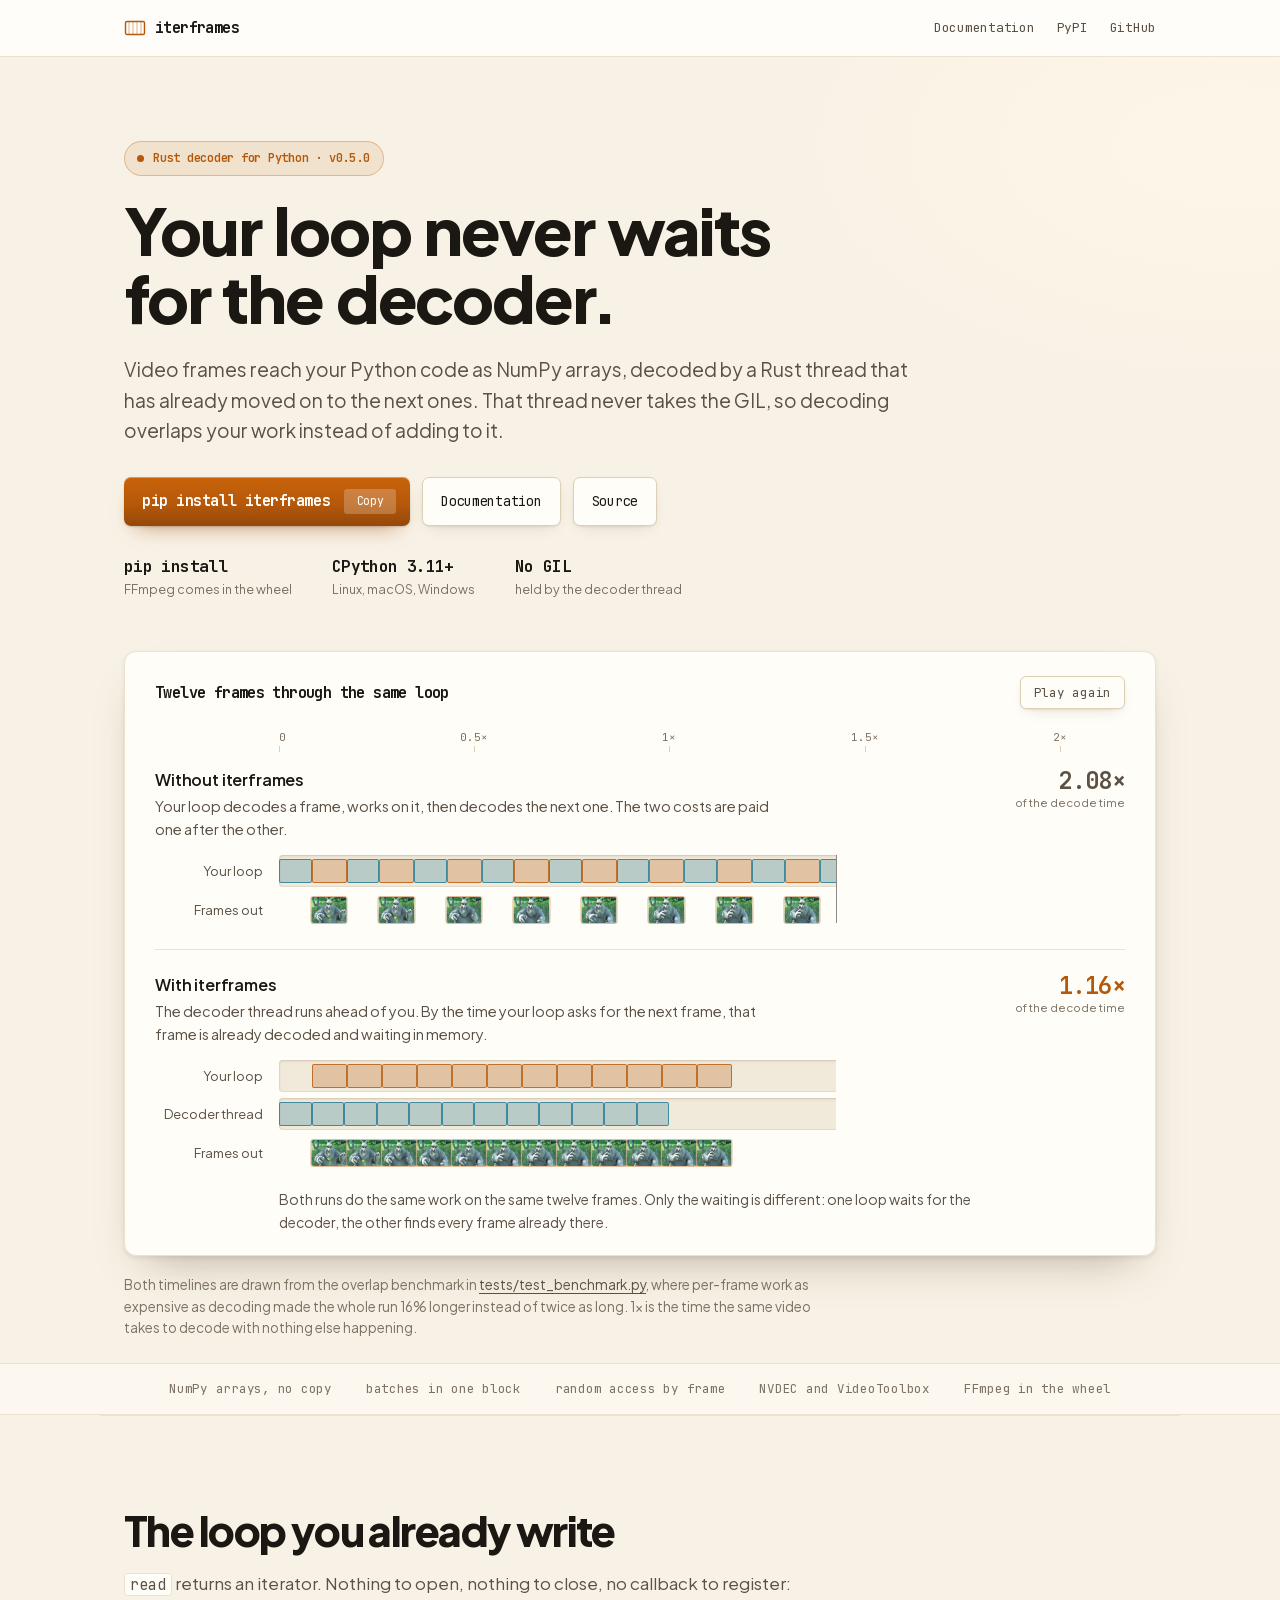
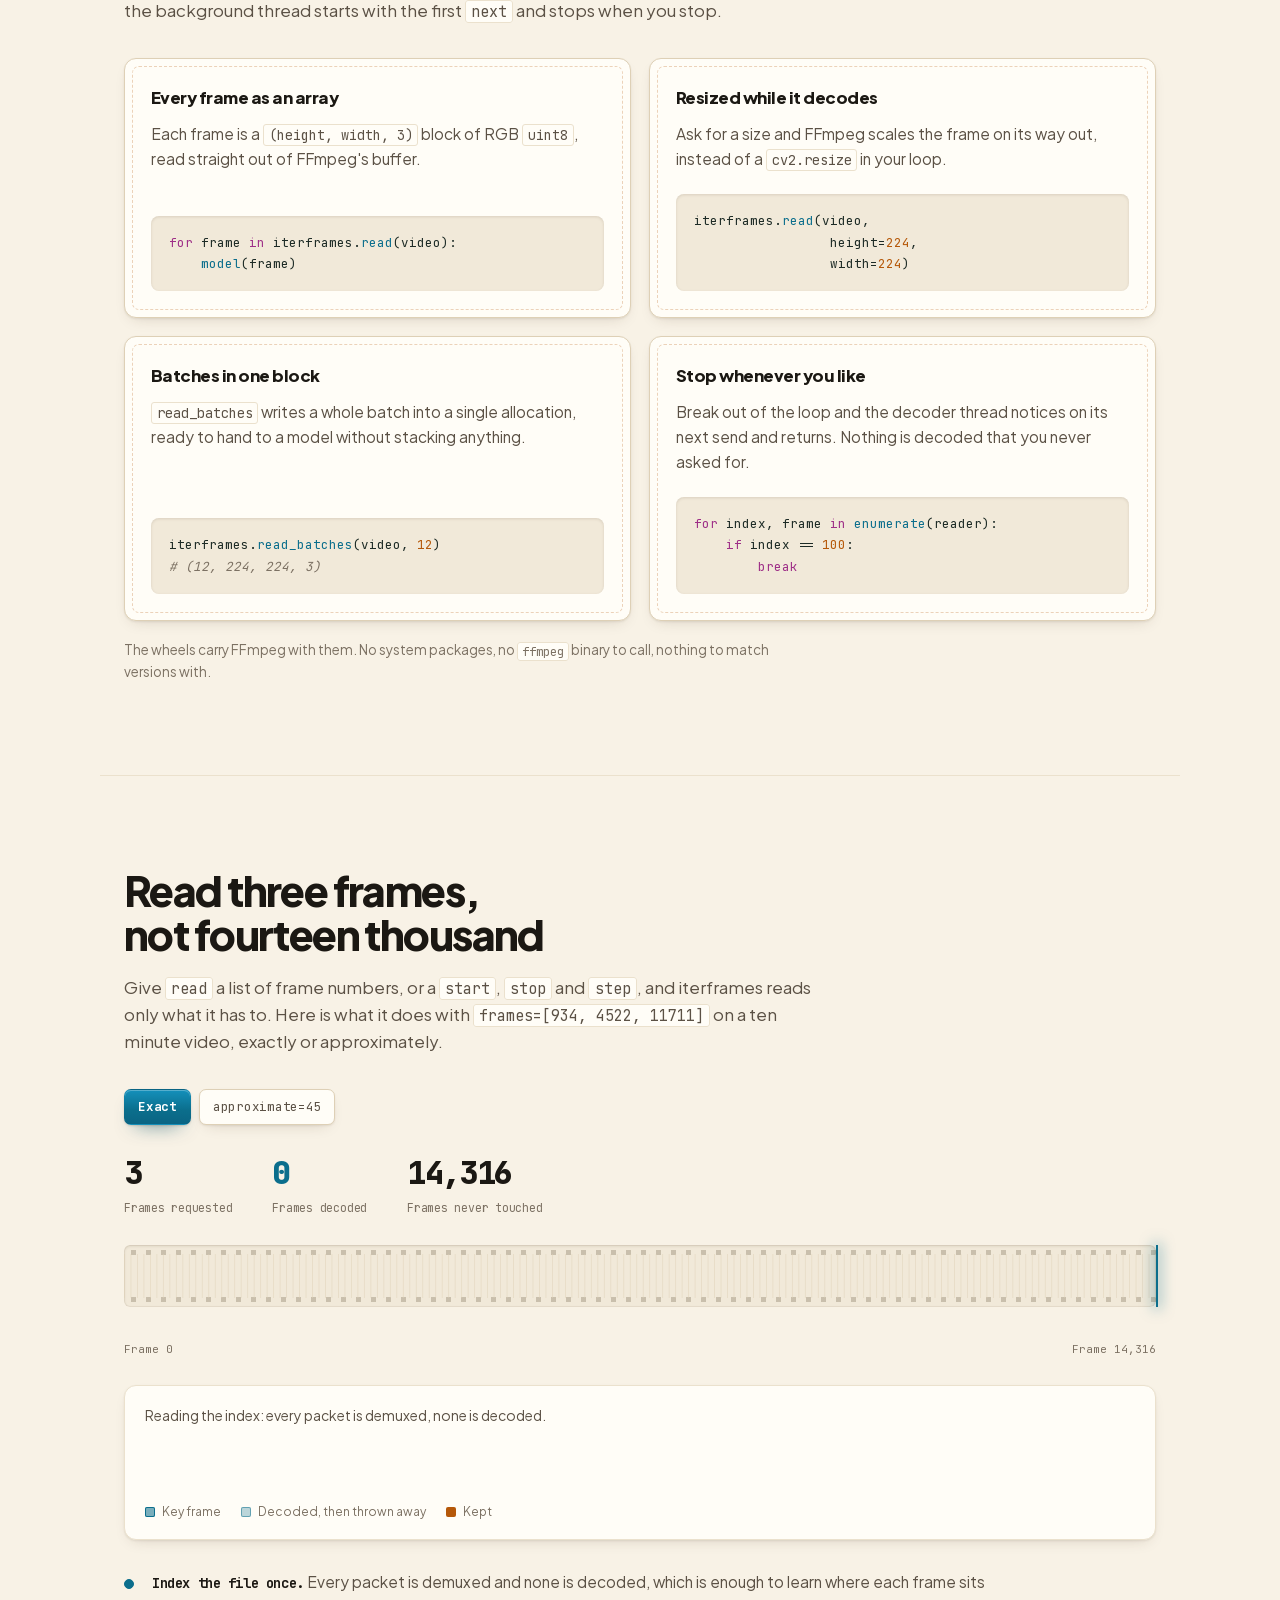
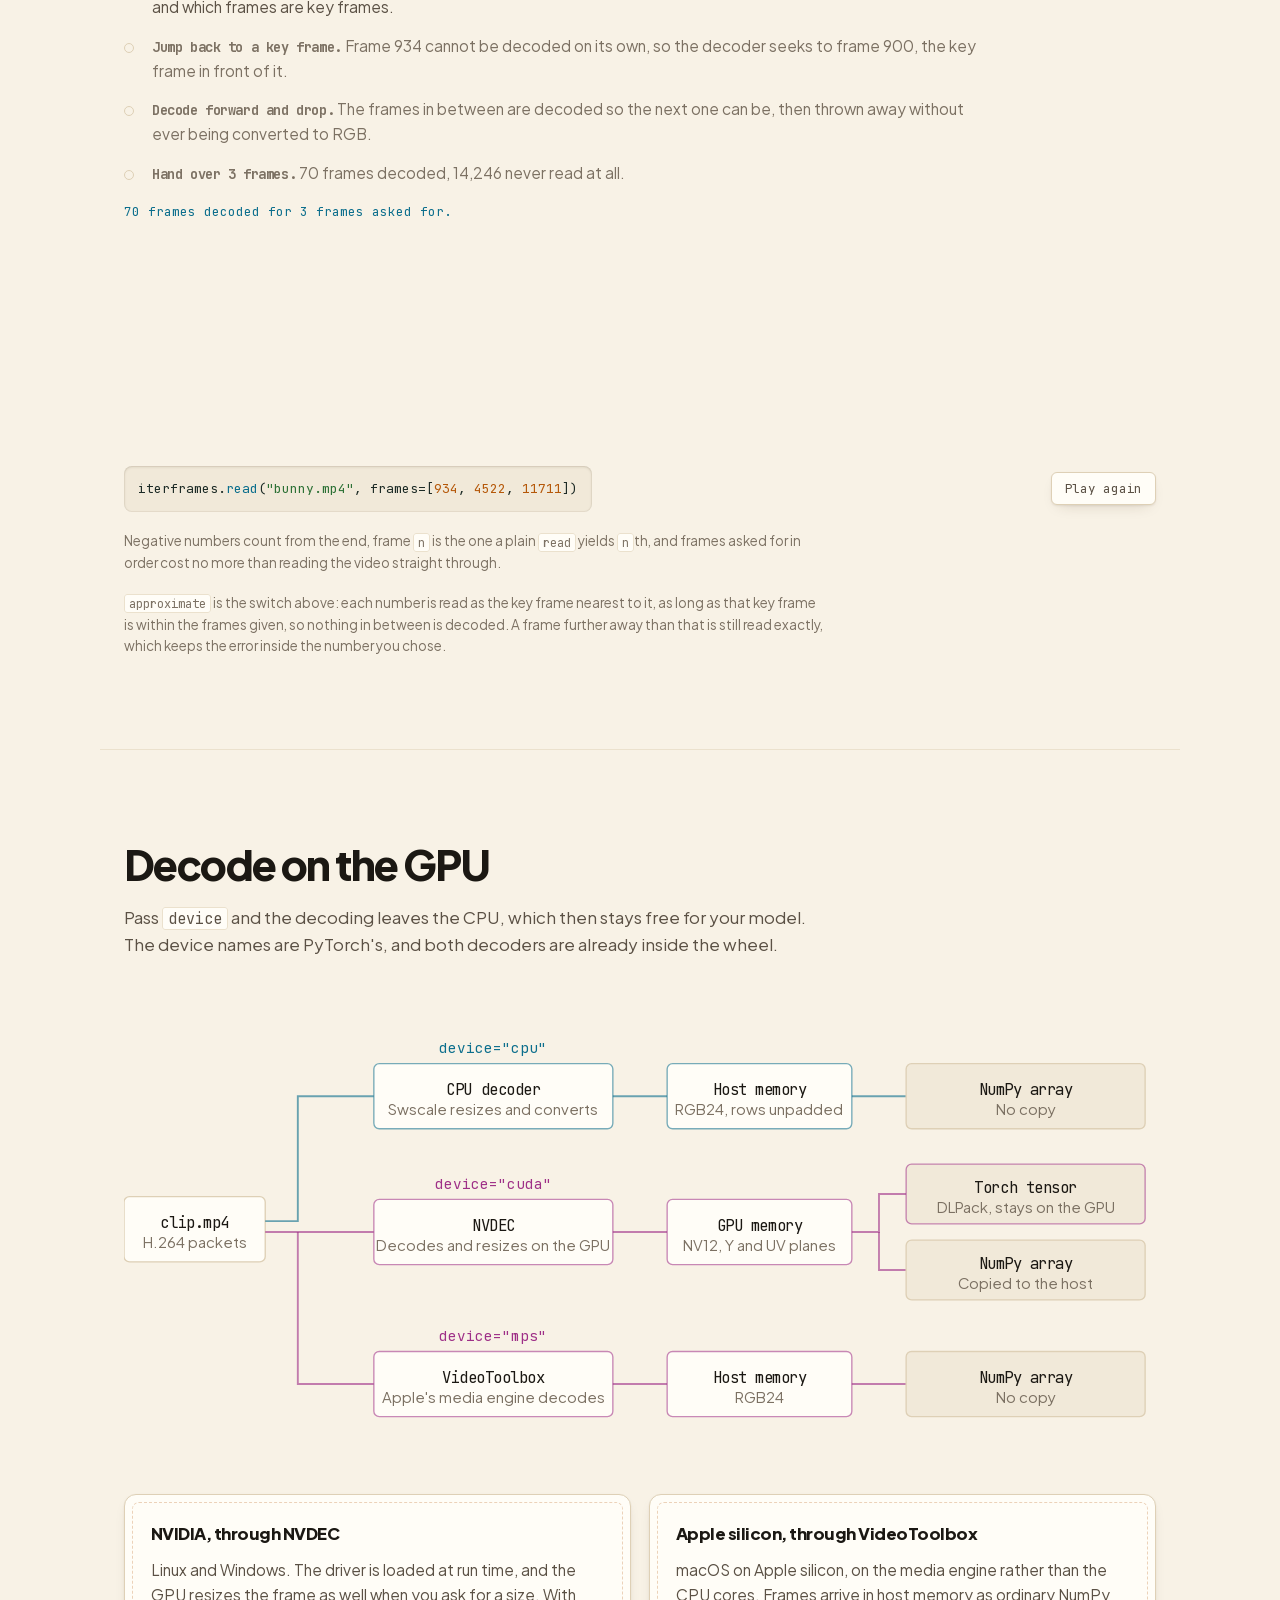
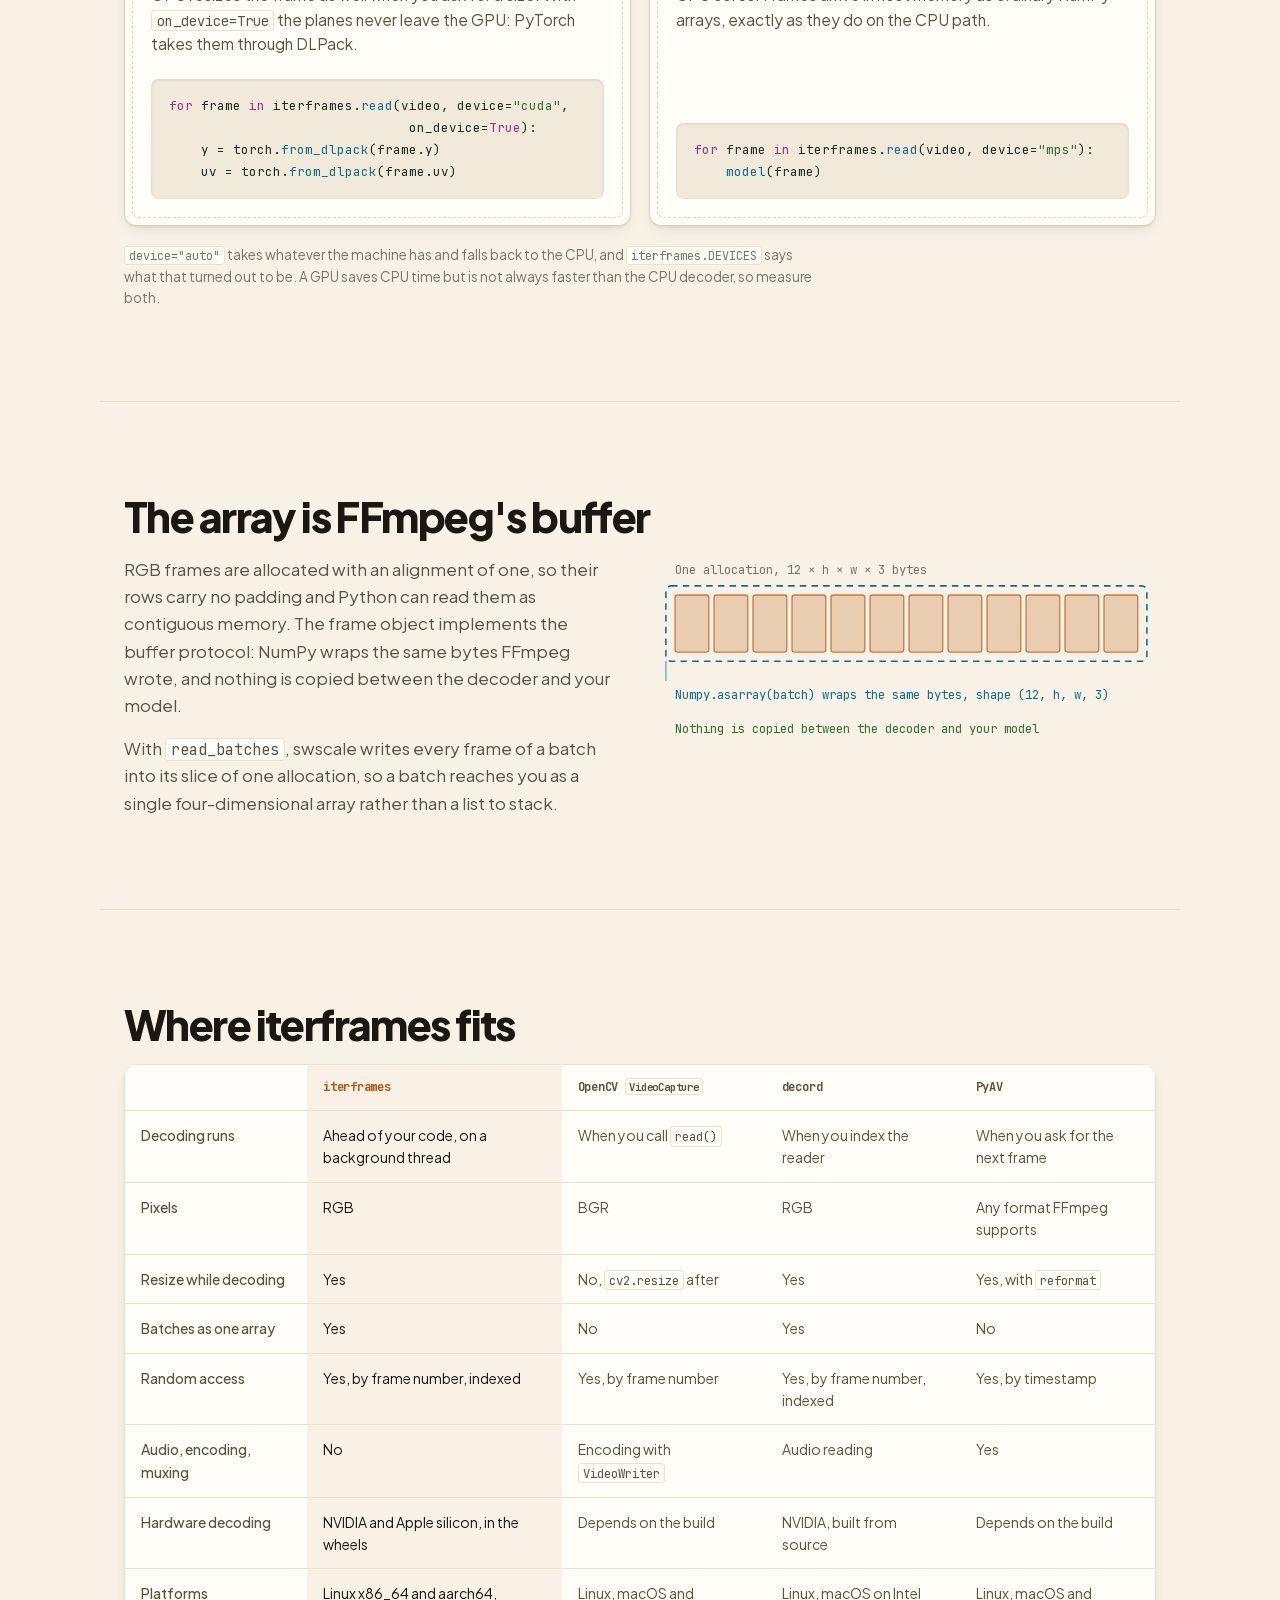
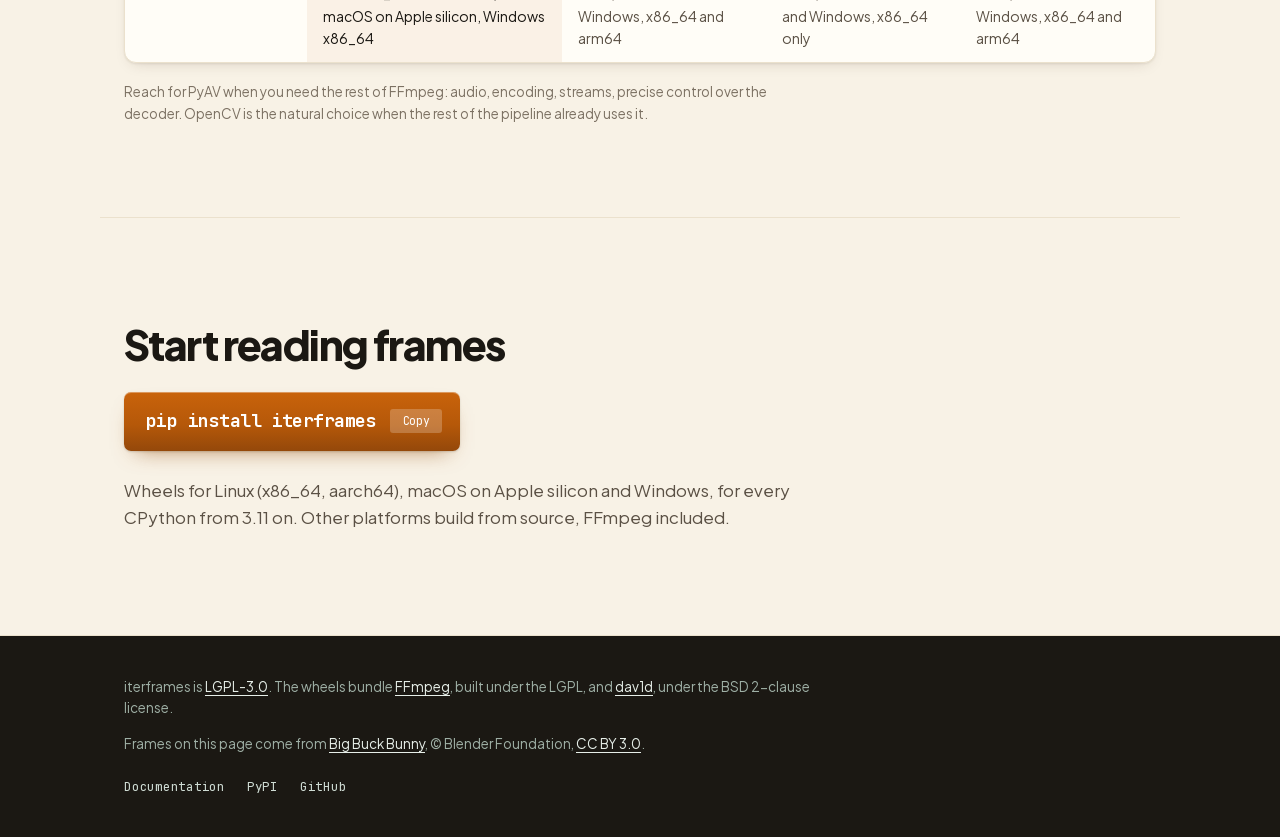
==== commit 19d5a044: "docs: show approximate frames on the landing page, and restyle it The random access demo now runs in" ====
--- a/web/index.html
+++ b/web/index.html
@@ -3,7 +3,7 @@
 <head>
 <meta charset="utf-8">
 <meta name="viewport" content="width=device-width, initial-scale=1">
-<meta name="theme-color" content="#0f1820">
+<meta name="theme-color" content="#f8f2e6">
 <title>iterframes: video frames as NumPy arrays, decoded ahead of your loop</title>
 <meta name="description" content="iterframes decodes video on a Rust thread that never takes the GIL, and hands your Python loop frames as NumPy arrays with no copy. Random access by frame number, hardware decoding, FFmpeg in the wheel.">
 <link rel="canonical" href="https://alesanfra.github.io/iterframes/">
@@ -15,6 +15,8 @@
 <meta name="twitter:card" content="summary_large_image">
 <link rel="icon" href="assets/favicon.svg" type="image/svg+xml">
 <link rel="preload" href="assets/frames.webp" as="image">
+<link rel="preload" href="assets/fonts/jetbrains-mono-latin.woff2" as="font" type="font/woff2" crossorigin>
+<link rel="preload" href="assets/fonts/jakarta-latin.woff2" as="font" type="font/woff2" crossorigin>
 <link rel="stylesheet" href="styles.css">
 <!-- Analytics: none. To add a cookieless counter later, drop the snippet here.
      GoatCounter (hosted, free, no cookies, no consent banner):
@@ -44,6 +46,7 @@
 <main id="main">
 
 <section class="hero wrap">
+  <p class="badge">Rust decoder for Python &middot; v0.5.0</p>
   <h1>Your loop never waits<br>for the decoder.</h1>
   <p class="lede">
     Video frames reach your Python code as NumPy arrays, decoded by a Rust
@@ -59,6 +62,12 @@
     <a class="ghost" href="https://iterframes.readthedocs.io">Documentation</a>
     <a class="ghost" href="https://github.com/alesanfra/iterframes">Source</a>
   </div>
+
+  <dl class="stats">
+    <div class="stat"><dt><b>pip install</b></dt><dd><span>FFmpeg comes in the wheel</span></dd></div>
+    <div class="stat"><dt><b>CPython 3.11+</b></dt><dd><span>Linux, macOS, Windows</span></dd></div>
+    <div class="stat"><dt><b>No GIL</b></dt><dd><span>held by the decoder thread</span></dd></div>
+  </dl>
 
   <figure class="trace" id="trace">
     <div class="trace-head">
@@ -140,6 +149,16 @@
   </p>
 </section>
 
+<div class="ticker">
+  <div class="wrap ticker-in">
+    <span>NumPy arrays, no copy</span>
+    <span>batches in one block</span>
+    <span>random access by frame</span>
+    <span>NVDEC and VideoToolbox</span>
+    <span>FFmpeg in the wheel</span>
+  </div>
+</div>
+
 <section class="wrap band" id="loop">
   <h2>The loop you already write</h2>
   <p class="sub">
@@ -199,15 +218,21 @@
 </section>
 
 <section class="wrap band" id="seek">
-  <h2>Ask for frame 11,711 and pay for twelve frames</h2>
+  <h2>Read three frames, not fourteen thousand</h2>
   <p class="sub">
     Give <code>read</code> a list of frame numbers, or a <code>start</code>,
     <code>stop</code> and <code>step</code>, and iterframes reads only what it
     has to. Here is what it does with
-    <code>frames=[934,&nbsp;4522,&nbsp;11711]</code> on a ten minute video.
+    <code>frames=[934,&nbsp;4522,&nbsp;11711]</code> on a ten minute video,
+    exactly or approximately.
   </p>
 
   <figure class="seek" id="seekdemo">
+    <div class="modes" id="seek-modes" role="group" aria-label="How the frames are read">
+      <button class="mode on" type="button" id="mode-exact" aria-pressed="true">Exact</button>
+      <button class="mode" type="button" id="mode-approximate" aria-pressed="false">approximate=45</button>
+    </div>
+
     <div class="counters">
       <div class="counter">
         <span class="counter-value" id="count-requested">3</span>
@@ -241,6 +266,7 @@
         <span class="key key-kf">Key frame</span>
         <span class="key key-thrown">Decoded, then thrown away</span>
         <span class="key key-kept">Kept</span>
+        <span class="key key-asked" hidden id="key-asked">Asked for, never decoded</span>
       </div>
     </div>
 
@@ -257,11 +283,12 @@
       <li><span class="dot"></span><b>Hand over three frames.</b> 70 frames decoded, 14,246
         never read at all.</li>
     </ol>
+    <p class="seek-cost" id="seek-cost"></p>
 
     <div class="catch" id="catch"></div>
 
     <figcaption class="seek-foot">
-      <pre class="inline-code"><code>iterframes.<span class="f">read</span>(<span class="s">"bunny.mp4"</span>, frames=[<span class="n">934</span>, <span class="n">4522</span>, <span class="n">11711</span>])</code></pre>
+      <pre class="inline-code"><code id="seek-call">iterframes.<span class="f">read</span>(<span class="s">"bunny.mp4"</span>, frames=[<span class="n">934</span>, <span class="n">4522</span>, <span class="n">11711</span>])</code></pre>
       <button class="replay" type="button" id="seek-replay">Play again</button>
     </figcaption>
   </figure>
@@ -270,6 +297,13 @@
     Negative numbers count from the end, frame <code>n</code> is the one a plain
     <code>read</code> yields <code>n</code>th, and frames asked for in order cost
     no more than reading the video straight through.
+  </p>
+
+  <p class="note" id="approximate">
+    <code>approximate</code> is the switch above: each number is read as the key
+    frame nearest to it, as long as that key frame is within the frames given,
+    so nothing in between is decoded. A frame further away than that is still
+    read exactly, which keeps the error inside the number you chose.
   </p>
 </section>
 
--- a/web/styles.css
+++ b/web/styles.css
@@ -1,26 +1,61 @@
 /* iterframes landing page.
    Colour meanings are fixed across every diagram on the page:
-   yellow = frames and data, cyan = the decoder thread, magenta = the GPU. */
+   amber = frames and data, cyan = the decoder thread, magenta = the GPU.
+
+   The page is a light table: the surface is lit and slightly cool, the
+   figures are objects resting on it, and the tracks frames run through are
+   cut into it. Two shadows carry that, --lift for what sits on the table
+   and --well for what is cut into it; nothing else casts one. */
+
+@font-face {
+  font-family: "Plus Jakarta Sans";
+  src: url("assets/fonts/jakarta-latin.woff2") format("woff2");
+  font-weight: 400 800;
+  font-display: swap;
+  unicode-range: U+0000-00FF, U+0131, U+0152-0153, U+2000-206F, U+2122, U+2212, U+FFFD;
+}
+
+@font-face {
+  font-family: "JetBrains Mono";
+  src: url("assets/fonts/jetbrains-mono-latin.woff2") format("woff2");
+  font-weight: 400 800;
+  font-display: swap;
+  unicode-range: U+0000-00FF, U+0131, U+0152-0153, U+2000-206F, U+2122, U+2212, U+FFFD;
+}
 
 :root {
-  --bg: #0f1820;
-  --bg-2: #16222c;
-  --bg-3: #1d2c38;
-  --line: #273a47;
-  --line-soft: #1f303c;
-  --ink: #e3ecf1;
-  --dim: #94a9b7;
-  --mute: #7b91a2;
-
-  --frame: #e8c84e;
-  --thread: #4fc3e8;
-  --gpu: #cf72bd;
-  --ok: #74c47a;
-
-  --mono: ui-monospace, "SF Mono", SFMono-Regular, "Cascadia Mono",
-          "JetBrains Mono", Menlo, Consolas, monospace;
-  --sans: system-ui, -apple-system, "Segoe UI", Roboto, "Helvetica Neue",
-          Arial, sans-serif;
+  --bg: #f8f2e6;
+  --bg-2: #fffdf7;
+  --bg-3: #f1e9d9;
+  --line: #ded0b6;
+  --line-soft: #ebe1cd;
+  --line-strong: #c3b192;
+  --ink: #1b1813;
+  --dim: #5b5145;
+  --mute: #7c7163;
+
+  /* Each accent is dark enough to read as text on the paper, and the triple
+     behind it makes the washes in the diagrams the same colour. */
+  --frame-rgb: 181 88 9;
+  --thread-rgb: 11 110 140;
+  --gpu-rgb: 158 47 135;
+  --ok-rgb: 43 112 52;
+
+  --frame: rgb(var(--frame-rgb));
+  --thread: rgb(var(--thread-rgb));
+  --gpu: rgb(var(--gpu-rgb));
+  --ok: rgb(var(--ok-rgb));
+  --frame-glow: rgb(var(--frame-rgb) / .28);
+
+  /* Objects on the paper, and slots cut into it. */
+  --lift: 0 1px 2px rgb(60 42 16 / .08), 0 6px 16px -8px rgb(60 42 16 / .22);
+  --lift-high: 0 2px 4px rgb(60 42 16 / .09), 0 22px 44px -22px rgb(60 42 16 / .36);
+  --well: inset 0 1px 3px rgb(60 42 16 / .14), inset 0 0 0 1px rgb(60 42 16 / .05);
+
+  --mono: "JetBrains Mono", ui-monospace, "SF Mono", SFMono-Regular,
+          "Cascadia Mono", Menlo, Consolas, monospace;
+  --sans: "Plus Jakarta Sans", system-ui, -apple-system, "Segoe UI", Roboto,
+          "Helvetica Neue", Arial, sans-serif;
 
   --gutter: 124px;
 }
@@ -35,16 +70,17 @@
   color: var(--ink);
   font-family: var(--sans);
   font-size: 17px;
-  line-height: 1.62;
+  line-height: 1.6;
   -webkit-font-smoothing: antialiased;
+  /* Warmer where the page opens, so the paper is not one flat fill. */
   background-image:
-    radial-gradient(900px 480px at 18% -8%, #1b2f3d 0%, transparent 62%),
-    radial-gradient(700px 400px at 92% 4%, #1a2a3a 0%, transparent 58%);
+    radial-gradient(1100px 620px at 22% -10%, #fffaf0 0%, transparent 66%),
+    radial-gradient(760px 420px at 96% 2%, #fdf6e8 0%, transparent 60%);
   background-repeat: no-repeat;
 }
 
 a { color: var(--thread); text-decoration-thickness: 1px; text-underline-offset: 3px; }
-a:hover { color: #7fd6f2; }
+a:hover { color: #095f7c; }
 
 code, pre { font-family: var(--mono); }
 
@@ -64,7 +100,7 @@
 
 .skip {
   position: absolute; left: -9999px;
-  background: var(--frame); color: #14202a; padding: 10px 16px; z-index: 9;
+  background: var(--frame); color: #fff; padding: 10px 16px; z-index: 9;
 }
 .skip:focus { left: 12px; top: 12px; }
 
@@ -72,7 +108,12 @@
 
 /* ---------- top bar ---------- */
 
-.topbar { border-bottom: 1px solid var(--line-soft); }
+.topbar {
+  position: sticky; top: 0; z-index: 8;
+  border-bottom: 1px solid var(--line-soft);
+  background: rgb(255 255 255 / .82);
+  backdrop-filter: saturate(1.4) blur(10px);
+}
 .topbar-in {
   display: flex; align-items: center; justify-content: space-between;
   gap: 20px; padding-block: 16px;
@@ -80,83 +121,141 @@
 .brand {
   display: inline-flex; align-items: center; gap: 9px;
   color: var(--ink); text-decoration: none;
-  font-family: var(--mono); font-size: 15px; letter-spacing: -.01em;
+  font-family: var(--mono); font-weight: 700; font-size: 15px; letter-spacing: -.04em;
 }
 .brand-mark { color: var(--frame); flex: none; }
-.topnav { display: flex; gap: 22px; font-size: 14.5px; }
+.topnav { display: flex; gap: 22px; font-family: var(--mono); font-size: 13px; letter-spacing: -.02em; }
 .topnav a { color: var(--dim); text-decoration: none; }
 .topnav a:hover { color: var(--ink); }
 
 /* ---------- hero ---------- */
 
-.hero { padding-block: clamp(48px, 9vw, 96px) 24px; }
+.hero { padding-block: clamp(44px, 8vw, 84px) 24px; }
+
+.badge {
+  display: inline-flex; align-items: center; gap: 9px;
+  margin: 0 0 20px; padding: 7px 14px 7px 12px;
+  background: rgb(var(--frame-rgb) / .1);
+  border: 1px solid rgb(var(--frame-rgb) / .3); border-radius: 999px;
+  font-family: var(--mono); font-size: 12px; font-weight: 600;
+  letter-spacing: -.02em; color: var(--frame);
+}
+.badge::before {
+  content: ""; width: 7px; height: 7px; border-radius: 50%;
+  background: var(--frame); flex: none;
+}
+
+.stats { display: flex; flex-wrap: wrap; gap: 14px 40px; margin: 0 0 52px; }
+.stat b {
+  display: block; font-family: var(--mono); font-size: 1rem; font-weight: 700;
+  letter-spacing: -.04em; color: var(--ink);
+}
+.stats dt, .stats dd { margin: 0; }
+.stat span { display: block; font-size: 12.5px; color: var(--mute); }
+
+.ticker {
+  border-block: 1px solid var(--line-soft);
+  background: rgb(255 253 247 / .6);
+}
+.ticker-in {
+  display: flex; flex-wrap: wrap; gap: 10px 34px; justify-content: center;
+  padding-block: 15px;
+  font-family: var(--mono); font-size: 12.5px; letter-spacing: -.02em;
+  color: var(--mute);
+}
 
 h1 {
-  font-family: var(--mono);
-  font-weight: 600;
-  font-size: clamp(1.55rem, 6.4vw, 3.9rem);
-  line-height: 1.04;
-  letter-spacing: -.035em;
+  font-weight: 800;
+  font-size: clamp(2.1rem, 6.4vw, 4.05rem);
+  line-height: 1.05;
+  letter-spacing: -.032em;
+  word-spacing: .04em;
   overflow-wrap: break-word;
   margin: 0 0 22px;
   text-wrap: balance;
 }
 
 .lede {
-  max-width: 62ch;
-  font-size: clamp(1.02rem, 1.4vw, 1.16rem);
+  max-width: 58ch;
+  font-size: clamp(1.06rem, 1.5vw, 1.24rem);
+  line-height: 1.58;
   color: var(--dim);
-  margin: 0 0 30px;
-}
-
-.actions { display: flex; flex-wrap: wrap; gap: 12px; margin-bottom: 52px; }
+  margin: 0 0 32px;
+}
+
+.actions { display: flex; flex-wrap: wrap; gap: 12px; margin-bottom: 28px; }
 
 .copy {
   display: inline-flex; align-items: center; gap: 14px;
-  background: var(--frame); color: #13202a;
-  border: none; border-radius: 4px;
-  padding: 11px 14px 11px 16px;
+  background: linear-gradient(180deg, #c9630b 0%, var(--frame) 56%, #94480a 100%);
+  color: #fff;
+  border: none; border-radius: 7px;
+  padding: 12px 14px 12px 18px;
   font: inherit; cursor: pointer;
-}
-.copy code { font-size: 15px; font-weight: 600; }
+  box-shadow:
+    inset 0 1px 0 rgb(255 255 255 / .34),
+    0 1px 2px rgb(60 42 16 / .18),
+    0 10px 22px -12px rgb(150 74 8 / .7);
+  transition: transform .12s ease, box-shadow .12s ease, filter .12s ease;
+}
+.copy code { font-family: var(--mono); font-size: 15px; font-weight: 700; letter-spacing: -.03em; }
 .copy-state {
-  font-family: var(--sans); font-size: 12.5px;
-  background: rgba(19, 32, 42, .16);
+  font-family: var(--mono); font-size: 11.5px; letter-spacing: -.02em;
+  background: rgb(255 255 255 / .22);
   border-radius: 3px; padding: 3px 8px; min-width: 52px; text-align: center;
 }
-.copy:hover { background: #f0d463; }
+.copy:hover { filter: brightness(1.06); }
+.copy:active {
+  transform: translateY(1px);
+  box-shadow:
+    inset 0 2px 4px rgb(86 40 4 / .45),
+    0 1px 1px rgb(60 42 16 / .16);
+}
 .copy.big { padding: 15px 18px 15px 22px; }
 .copy.big code { font-size: 18px; }
 
 .ghost {
   display: inline-flex; align-items: center;
-  border: 1px solid var(--line); border-radius: 4px;
-  padding: 11px 18px; color: var(--ink); text-decoration: none; font-size: 15px;
-}
-.ghost:hover { border-color: #3a5265; background: var(--bg-2); }
+  background: var(--bg-2);
+  border: 1px solid var(--line); border-radius: 7px;
+  padding: 12px 18px; color: var(--ink); text-decoration: none;
+  font-family: var(--mono); font-size: 13.5px; letter-spacing: -.02em;
+  box-shadow: var(--lift);
+  transition: transform .12s ease, box-shadow .12s ease;
+}
+.ghost:hover { transform: translateY(-1px); box-shadow: var(--lift-high); }
+.ghost:active { transform: translateY(1px); box-shadow: var(--well); }
 
 /* ---------- the two timelines ---------- */
 
 .trace {
   margin: 0;
   background: var(--bg-2);
-  border: 1px solid var(--line);
-  border-radius: 6px;
-  padding: 22px clamp(16px, 3vw, 28px) 20px;
+  border: 1px solid var(--line-soft);
+  border-radius: 12px;
+  padding: 24px clamp(16px, 3vw, 30px) 22px;
+  box-shadow: var(--lift-high);
 }
 
 .trace-head {
   display: flex; flex-wrap: wrap; align-items: center;
   justify-content: space-between; gap: 14px; margin-bottom: 20px;
 }
-.trace-title { font-size: 1.02rem; font-weight: 600; margin: 0; max-width: none; letter-spacing: -.01em; }
+.trace-title {
+  font-family: var(--mono); font-size: .95rem; font-weight: 700;
+  margin: 0; max-width: none; letter-spacing: -.04em;
+}
 
 .replay {
-  font: inherit; font-size: 13px; color: var(--dim);
-  background: transparent; border: 1px solid var(--line);
-  border-radius: 4px; padding: 6px 12px; cursor: pointer;
-}
-.replay:hover { color: var(--ink); border-color: #3a5265; }
+  font-family: var(--mono); font-size: 12.5px; letter-spacing: -.02em;
+  color: var(--dim); background: var(--bg-2);
+  border: 1px solid var(--line); border-radius: 6px;
+  padding: 7px 13px; cursor: pointer;
+  box-shadow: var(--lift);
+  transition: transform .12s ease, box-shadow .12s ease, color .12s ease;
+}
+.replay:hover { color: var(--ink); transform: translateY(-1px); box-shadow: var(--lift-high); }
+.replay:active { transform: translateY(1px); box-shadow: var(--well); }
 
 .ruler {
   position: relative; height: 20px; margin-bottom: 4px;
@@ -215,7 +314,8 @@
 }
 .track {
   position: absolute; inset: 0;
-  background: var(--bg); border-radius: 3px;
+  background: var(--bg-3); border-radius: 4px;
+  box-shadow: var(--well);
 }
 
 .blk {
@@ -224,8 +324,8 @@
   width: calc(var(--w) * 100%);
   border-radius: 2px; border: 1px solid transparent;
 }
-.blk.decode { background: rgba(79, 195, 232, .24); border-color: rgba(79, 195, 232, .7); }
-.blk.work   { background: rgba(232, 200, 78, .26); border-color: rgba(232, 200, 78, .78); }
+.blk.decode { background: rgb(var(--thread-rgb) / .24); border-color: rgb(var(--thread-rgb) / .7); }
+.blk.work   { background: rgb(var(--frame-rgb) / .26); border-color: rgb(var(--frame-rgb) / .78); }
 
 /* Each frame sits at the moment the loop received it, so the gaps between
    them are the waiting. */
@@ -239,11 +339,13 @@
   background-size: 1200% 100%;
   background-position: calc(var(--i) * 100% / 11) 0;
   border-radius: 2px;
-  box-shadow: 0 0 0 1px rgba(232, 200, 78, .4);
+  box-shadow: 0 0 0 1px rgb(var(--frame-rgb) / .4);
 }
 
 .veil {
-  position: absolute; top: 0; bottom: 0; right: 0;
+  /* Two pixels past the lanes, so the ring around a frame that has not
+     arrived yet is covered as well. */
+  position: absolute; top: -2px; bottom: -2px; right: 0;
   left: calc(var(--gutter) + var(--p, 0) * (100% - var(--gutter)));
   background: var(--bg-2);
   pointer-events: none;
@@ -269,17 +371,18 @@
 .band { padding-block: clamp(56px, 8vw, 92px); border-top: 1px solid var(--line-soft); }
 
 h2 {
-  font-size: clamp(1.45rem, 2.8vw, 2rem);
-  font-weight: 600; letter-spacing: -.022em; line-height: 1.16;
-  margin: 0 0 16px; max-width: 26ch; text-wrap: balance;
-}
-.sub { max-width: 68ch; color: var(--dim); margin: 0 0 34px; }
+  font-size: clamp(1.75rem, 3.4vw, 2.6rem);
+  font-weight: 800; letter-spacing: -.038em; line-height: 1.06;
+  margin: 0 0 18px; max-width: 22ch; text-wrap: balance;
+}
+.sub { max-width: 58ch; color: var(--dim); margin: 0 0 34px; }
 
 pre {
   margin: 0; overflow-x: auto;
-  background: var(--bg-2); border: 1px solid var(--line);
-  border-radius: 6px; padding: 18px 20px;
-  font-size: 13.5px; line-height: 1.75; color: #cfdbe3;
+  background: var(--bg-3); border: none;
+  border-radius: 8px; padding: 18px 20px;
+  font-size: 13.5px; line-height: 1.75; color: #1d2b26;
+  box-shadow: var(--well);
 }
 pre .k { color: var(--gpu); }
 pre .f { color: var(--thread); }
@@ -299,41 +402,80 @@
 }
 
 .card {
+  position: relative;
   display: flex; flex-direction: column;
   background: var(--bg-2);
-  border: 1px solid var(--line); border-radius: 6px;
-  padding: 22px 22px 0;
-}
-.card h3 { margin: 0 0 10px; font-size: 1.02rem; font-weight: 600; letter-spacing: -.01em; }
-.card p { margin: 0 0 20px; font-size: 15px; color: var(--dim); }
+  border: 1px solid var(--line); border-radius: 12px;
+  padding: 26px;
+  box-shadow: var(--lift);
+}
+.card::before {
+  content: ""; position: absolute; inset: 7px;
+  border: 1px dashed rgb(var(--frame-rgb) / .26); border-radius: 7px;
+  pointer-events: none;
+}
+.card h3 {
+  margin: 0 0 10px; font-size: 1.05rem;
+  font-weight: 800; letter-spacing: -.03em;
+}
+.card p { margin: 0 0 22px; font-size: 15.5px; color: var(--dim); }
 .card pre {
-  margin: auto -22px 0; border: none; border-top: 1px solid var(--line);
-  border-radius: 0 0 5px 5px; background: var(--bg);
-  font-size: 12.5px; padding: 16px 22px;
+  margin: auto 0 0; border: none;
+  border-radius: 8px; background: var(--bg-3);
+  box-shadow: inset 0 1px 3px rgb(60 42 16 / .13);
+  font-size: 12.5px; padding: 16px 18px;
 }
 
 /* ---------- random access ---------- */
 
 .seek { margin: 0; }
+
+.modes { display: flex; gap: 8px; margin-bottom: 22px; flex-wrap: wrap; }
+.mode {
+  font: inherit; font-size: 12.5px; font-family: var(--mono); letter-spacing: -.02em;
+  color: var(--dim); background: var(--bg-2);
+  border: 1px solid var(--line); border-radius: 7px;
+  padding: 7px 13px; cursor: pointer;
+  box-shadow: var(--lift);
+  transition: transform .12s ease, box-shadow .12s ease, color .12s ease;
+}
+.mode:hover { color: var(--ink); transform: translateY(-1px); box-shadow: var(--lift-high); }
+.mode.on {
+  color: #fff; font-weight: 700;
+  background: linear-gradient(180deg, #1490bb 0%, var(--thread) 60%, #0a6483 100%);
+  border-color: transparent; transform: none;
+  box-shadow:
+    inset 0 1px 0 rgb(255 255 255 / .28),
+    0 1px 2px rgb(60 42 16 / .16),
+    0 10px 20px -12px rgb(6 78 100 / .8);
+}
 
 .counters { display: flex; flex-wrap: wrap; gap: 14px 40px; margin-bottom: 28px; }
 .counter { display: flex; flex-direction: column; }
 .counter-value {
-  font-family: var(--mono); font-weight: 600;
-  font-size: 1.7rem; letter-spacing: -.03em; color: var(--ink);
+  font-family: var(--mono); font-weight: 800;
+  font-size: 2rem; letter-spacing: -.05em; color: var(--ink);
   font-variant-numeric: tabular-nums;
 }
 .counter[data-kind="decoded"] .counter-value { color: var(--thread); }
-.counter-label { font-size: 12.5px; color: var(--mute); }
-
+.counter-label { font-family: var(--mono); font-size: 11.5px; letter-spacing: -.02em; color: var(--mute); }
+
+/* The frames of the file, in a strip with sprocket holes down both edges. */
 .film {
-  position: relative; height: 54px;
-  background: var(--bg-2);
-  border: 1px solid var(--line); border-radius: 4px;
+  position: relative; height: 62px;
+  background-color: var(--bg-3);
+  background-image:
+    repeating-linear-gradient(90deg, rgb(60 42 16 / .22) 0 5px, transparent 5px 15px),
+    repeating-linear-gradient(90deg, rgb(60 42 16 / .22) 0 5px, transparent 5px 15px);
+  background-size: 100% 5px;
+  background-position: 7px 5px, 7px calc(100% - 5px);
+  background-repeat: repeat-x;
+  border: none; border-radius: 6px;
+  box-shadow: var(--well);
 }
 .film-ticks {
-  position: absolute; inset: 0; overflow: hidden; border-radius: 3px;
-  background-image: linear-gradient(90deg, #2c4353 0 1px, transparent 1px);
+  position: absolute; inset: 9px 0; overflow: hidden;
+  background-image: linear-gradient(90deg, var(--line) 0 1px, transparent 1px);
   background-size: calc(100% / 159) 100%;
   opacity: .5;
 }
@@ -344,7 +486,7 @@
 .film-scan {
   position: absolute; top: 0; bottom: 0; width: 2px; left: 0;
   background: var(--thread);
-  box-shadow: 0 0 14px 2px rgba(79, 195, 232, .5);
+  box-shadow: 0 0 14px 2px rgb(var(--thread-rgb) / .5);
   opacity: 0;
 }
 .film.indexing .film-scan { opacity: 1; }
@@ -353,7 +495,7 @@
   position: absolute; top: 5px; bottom: 5px;
   left: calc(var(--x) * 100%);
   width: max(calc(var(--w) * 100%), 5px);
-  background: rgba(79, 195, 232, .3); border-radius: 1px;
+  background: rgb(var(--thread-rgb) / .3); border-radius: 1px;
   transform: scaleX(0); transform-origin: left center;
   transition: transform .9s ease;
 }
@@ -371,33 +513,39 @@
   font-family: var(--mono); font-size: 11px; color: var(--frame); white-space: nowrap;
 }
 .mark.on { opacity: 1; }
-.mark.active { box-shadow: 0 0 12px 2px rgba(232, 200, 78, .45); }
+.mark.active { box-shadow: 0 0 12px 2px rgb(var(--frame-rgb) / .45); }
 
 .film-axis {
-  display: flex; justify-content: space-between; margin-top: 26px;
+  display: flex; justify-content: space-between; margin-top: 34px;
   font-family: var(--mono); font-size: 11px; color: var(--mute);
 }
 
 /* The window around the frame being fetched, where a handful of frames is
    wide enough to see one by one. */
 .zoom {
-  margin-top: 26px; padding: 16px 18px;
-  background: var(--bg-2); border: 1px solid var(--line); border-radius: 6px;
+  margin-top: 26px; padding: 18px 20px;
+  background: var(--bg-2); border: 1px solid var(--line-soft); border-radius: 12px;
+  box-shadow: var(--lift);
 }
 .zoom-title { margin: 0 0 8px; font-size: 14px; color: var(--dim); min-height: 1.6em; }
 .zoom-title b { color: var(--ink); font-family: var(--mono); font-weight: 600; }
 .zoom-track { position: relative; padding-top: 20px; }
 .zoom-cells { display: flex; gap: 2px; height: 34px; }
 .zcell {
-  flex: 1; min-width: 0; border-radius: 2px;
-  background: var(--bg); border: 1px solid var(--line-soft);
+  flex: 1; min-width: 0; border-radius: 3px;
+  background: var(--bg-3); border: 1px solid var(--line-soft);
+  box-shadow: inset 0 1px 2px rgb(60 42 16 / .1);
   transition: background .28s linear, border-color .28s linear;
 }
-.zcell.kf { background: rgba(79, 195, 232, .55); border-color: var(--thread); }
-.zcell.thrown { background: rgba(79, 195, 232, .28); border-color: rgba(79, 195, 232, .5); }
+.zcell.kf { background: rgb(var(--thread-rgb) / .55); border-color: var(--thread); }
+.zcell.thrown { background: rgb(var(--thread-rgb) / .28); border-color: rgb(var(--thread-rgb) / .5); }
 .zcell.kept {
   background: var(--frame); border-color: var(--frame);
-  box-shadow: 0 0 0 2px rgba(232, 200, 78, .25);
+  box-shadow: 0 0 0 2px var(--frame-glow);
+}
+.zcell.asked {
+  background: transparent;
+  border-color: var(--frame); border-style: dashed;
 }
 .zoom-jump {
   position: absolute; top: 4px; height: 12px;
@@ -424,16 +572,20 @@
   content: ""; display: inline-block; width: 10px; height: 10px;
   border-radius: 2px; margin-right: 7px; vertical-align: -1px;
 }
-.key-kf::before { background: rgba(79, 195, 232, .55); box-shadow: inset 0 0 0 1px var(--thread); }
-.key-thrown::before { background: rgba(79, 195, 232, .28); box-shadow: inset 0 0 0 1px rgba(79, 195, 232, .5); }
+.key-kf::before { background: rgb(var(--thread-rgb) / .55); box-shadow: inset 0 0 0 1px var(--thread); }
+.key-thrown::before { background: rgb(var(--thread-rgb) / .28); box-shadow: inset 0 0 0 1px rgb(var(--thread-rgb) / .5); }
 .key-kept::before { background: var(--frame); }
+.key-asked::before { border: 1px dashed var(--frame); }
 
 .steps { list-style: none; padding: 0; margin: 30px 0 0; max-width: 72ch; }
 .steps li {
-  position: relative; padding-left: 28px; margin-bottom: 12px;
-  color: var(--mute); font-size: 15px; transition: color .45s ease;
-}
-.steps li b { color: var(--mute); font-weight: 600; transition: color .45s ease; }
+  position: relative; padding-left: 28px; margin-bottom: 14px;
+  color: var(--mute); font-size: 15.5px; transition: color .45s ease;
+}
+.steps li b {
+  color: var(--mute); font-family: var(--mono); font-weight: 700;
+  font-size: .88em; letter-spacing: -.03em; transition: color .45s ease;
+}
 .steps li .dot {
   position: absolute; left: 0; top: .56em;
   width: 10px; height: 10px; border-radius: 50%;
@@ -451,15 +603,23 @@
 }
 .caught.on { opacity: 1; transform: none; }
 .caught i {
-  display: block; aspect-ratio: 16 / 9; border-radius: 3px;
+  display: block; aspect-ratio: 16 / 9; border-radius: 4px;
   background-image: url("assets/scenes.webp");
   background-size: 300% 100%;
   background-position: calc(var(--i) * 100% / 2) 0;
-  box-shadow: 0 0 0 1px rgba(232, 200, 78, .5);
+  box-shadow:
+    0 0 0 4px var(--bg-2),
+    0 0 0 5px var(--line-soft),
+    var(--lift);
 }
 .caught span {
-  display: block; margin-top: 8px;
-  font-family: var(--mono); font-size: 11.5px; color: var(--dim);
+  display: block; margin-top: 16px;
+  font-family: var(--mono); font-size: 11.5px; letter-spacing: -.02em; color: var(--dim);
+}
+
+.seek-cost {
+  margin: 16px 0 0; font-family: var(--mono); font-size: 12.5px;
+  color: var(--thread);
 }
 
 .seek-foot {
@@ -473,16 +633,16 @@
 .pathsvg { width: 100%; min-width: 700px; height: auto; display: block; }
 .pathsvg .node rect { fill: var(--bg-2); stroke: var(--line); stroke-width: 1; }
 .pathsvg .node text {
-  fill: var(--ink); font-family: var(--sans); font-size: 12px;
+  fill: var(--ink); font-family: var(--mono); font-size: 11.5px; letter-spacing: -.03em;
   text-anchor: middle; dominant-baseline: middle;
 }
-.pathsvg .node text.small { fill: var(--mute); font-size: 10.5px; }
-.pathsvg .node.cpu rect { stroke: rgba(79, 195, 232, .55); }
-.pathsvg .node.gpu rect { stroke: rgba(207, 114, 189, .55); }
+.pathsvg .node text.small { fill: var(--mute); font-family: var(--sans); font-size: 11px; letter-spacing: 0; }
+.pathsvg .node.cpu rect { stroke: rgb(var(--thread-rgb) / .55); }
+.pathsvg .node.gpu rect { stroke: rgb(var(--gpu-rgb) / .55); }
 .pathsvg .node.out rect { fill: var(--bg-3); }
 .pathsvg .wire { fill: none; stroke-width: 1.4; }
-.pathsvg .wire.cpu { stroke: rgba(79, 195, 232, .6); }
-.pathsvg .wire.gpu { stroke: rgba(207, 114, 189, .6); }
+.pathsvg .wire.cpu { stroke: rgb(var(--thread-rgb) / .6); }
+.pathsvg .wire.gpu { stroke: rgb(var(--gpu-rgb) / .6); }
 .pathsvg .tag { font-family: var(--mono); font-size: 10.5px; text-anchor: middle; }
 .pathsvg .tag.cpu { fill: var(--thread); }
 .pathsvg .tag.gpu { fill: var(--gpu); }
@@ -495,7 +655,7 @@
 .split-text p:last-child { margin-bottom: 0; }
 .split-diagram { display: flex; align-items: center; }
 .memsvg { width: 100%; height: auto; }
-.memsvg .cells rect { fill: rgba(232, 200, 78, .24); stroke: rgba(232, 200, 78, .72); }
+.memsvg .cells rect { fill: rgb(var(--frame-rgb) / .24); stroke: rgb(var(--frame-rgb) / .72); }
 .memsvg .view { fill: none; stroke: var(--thread); stroke-width: 1.2; stroke-dasharray: 5 4; }
 .memsvg text.small { fill: var(--mute); font-family: var(--mono); font-size: 9.5px; }
 .memsvg text.view-label { fill: var(--thread); }
@@ -504,14 +664,21 @@
 
 /* ---------- comparison ---------- */
 
-.tablewrap { overflow-x: auto; border: 1px solid var(--line); border-radius: 6px; }
+.tablewrap {
+  overflow-x: auto; background: var(--bg-2);
+  border: 1px solid var(--line-soft); border-radius: 12px;
+  box-shadow: var(--lift);
+}
 table { border-collapse: collapse; width: 100%; min-width: 820px; font-size: 14px; }
 th, td {
   text-align: left; vertical-align: top;
   padding: 13px 16px; border-bottom: 1px solid var(--line-soft);
 }
-thead th { color: var(--dim); font-weight: 600; font-size: 13px; background: var(--bg-2); }
-thead th.us, td.us { background: rgba(232, 200, 78, .07); }
+thead th {
+  color: var(--dim); font-family: var(--mono); font-weight: 700;
+  font-size: 12px; letter-spacing: -.02em; background: var(--bg-2);
+}
+thead th.us, td.us { background: rgb(var(--frame-rgb) / .07); }
 thead th.us { color: var(--frame); }
 tbody th { color: var(--dim); font-weight: 500; width: 13em; }
 td { color: var(--dim); }
@@ -524,13 +691,20 @@
 .closing h2 { margin-bottom: 26px; }
 .closing .sub { margin: 26px 0 0; }
 
-.site-foot { border-top: 1px solid var(--line-soft); background: #0c141b; }
-.foot-in { padding-block: 34px; display: grid; gap: 14px; }
-.foot-in p { margin: 0; font-size: 13.5px; color: var(--mute); max-width: 72ch; }
-.foot-in a { color: var(--dim); }
-.foot-nav { display: flex; gap: 20px; font-size: 13.5px; margin-top: 6px; }
-.foot-nav a { color: var(--dim); text-decoration: none; }
-.foot-nav a:hover { color: var(--ink); }
+.site-foot {
+  border-top: 1px solid var(--line-soft);
+  background: var(--ink); color: #c9d4cd;
+}
+.site-foot a { color: #e7efe9; }
+.site-foot a:hover { color: #fff; }
+.foot-in { padding-block: 40px; display: grid; gap: 14px; }
+.foot-in p { margin: 0; font-size: 13.5px; color: #9fb0a6; max-width: 72ch; }
+.foot-nav {
+  display: flex; gap: 22px; margin-top: 8px;
+  font-family: var(--mono); font-size: 12.5px; letter-spacing: -.02em;
+}
+.foot-nav a { color: #cfdcd4; text-decoration: none; }
+.foot-nav a:hover { color: #fff; }
 
 /* ---------- narrow screens ---------- */
 
@@ -543,7 +717,8 @@
   .group-time b { font-size: 1.25rem; }
   .trace-foot { margin-left: 0; }
   .counters { gap: 14px 26px; }
-  .counter-value { font-size: 1.4rem; }
+  .counter-value { font-size: 1.55rem; }
+  .modes { gap: 6px; }
   .copy.big { padding: 13px 14px 13px 16px; }
   .copy.big code { font-size: 15px; }
   .topnav { gap: 14px; font-size: 13.5px; }
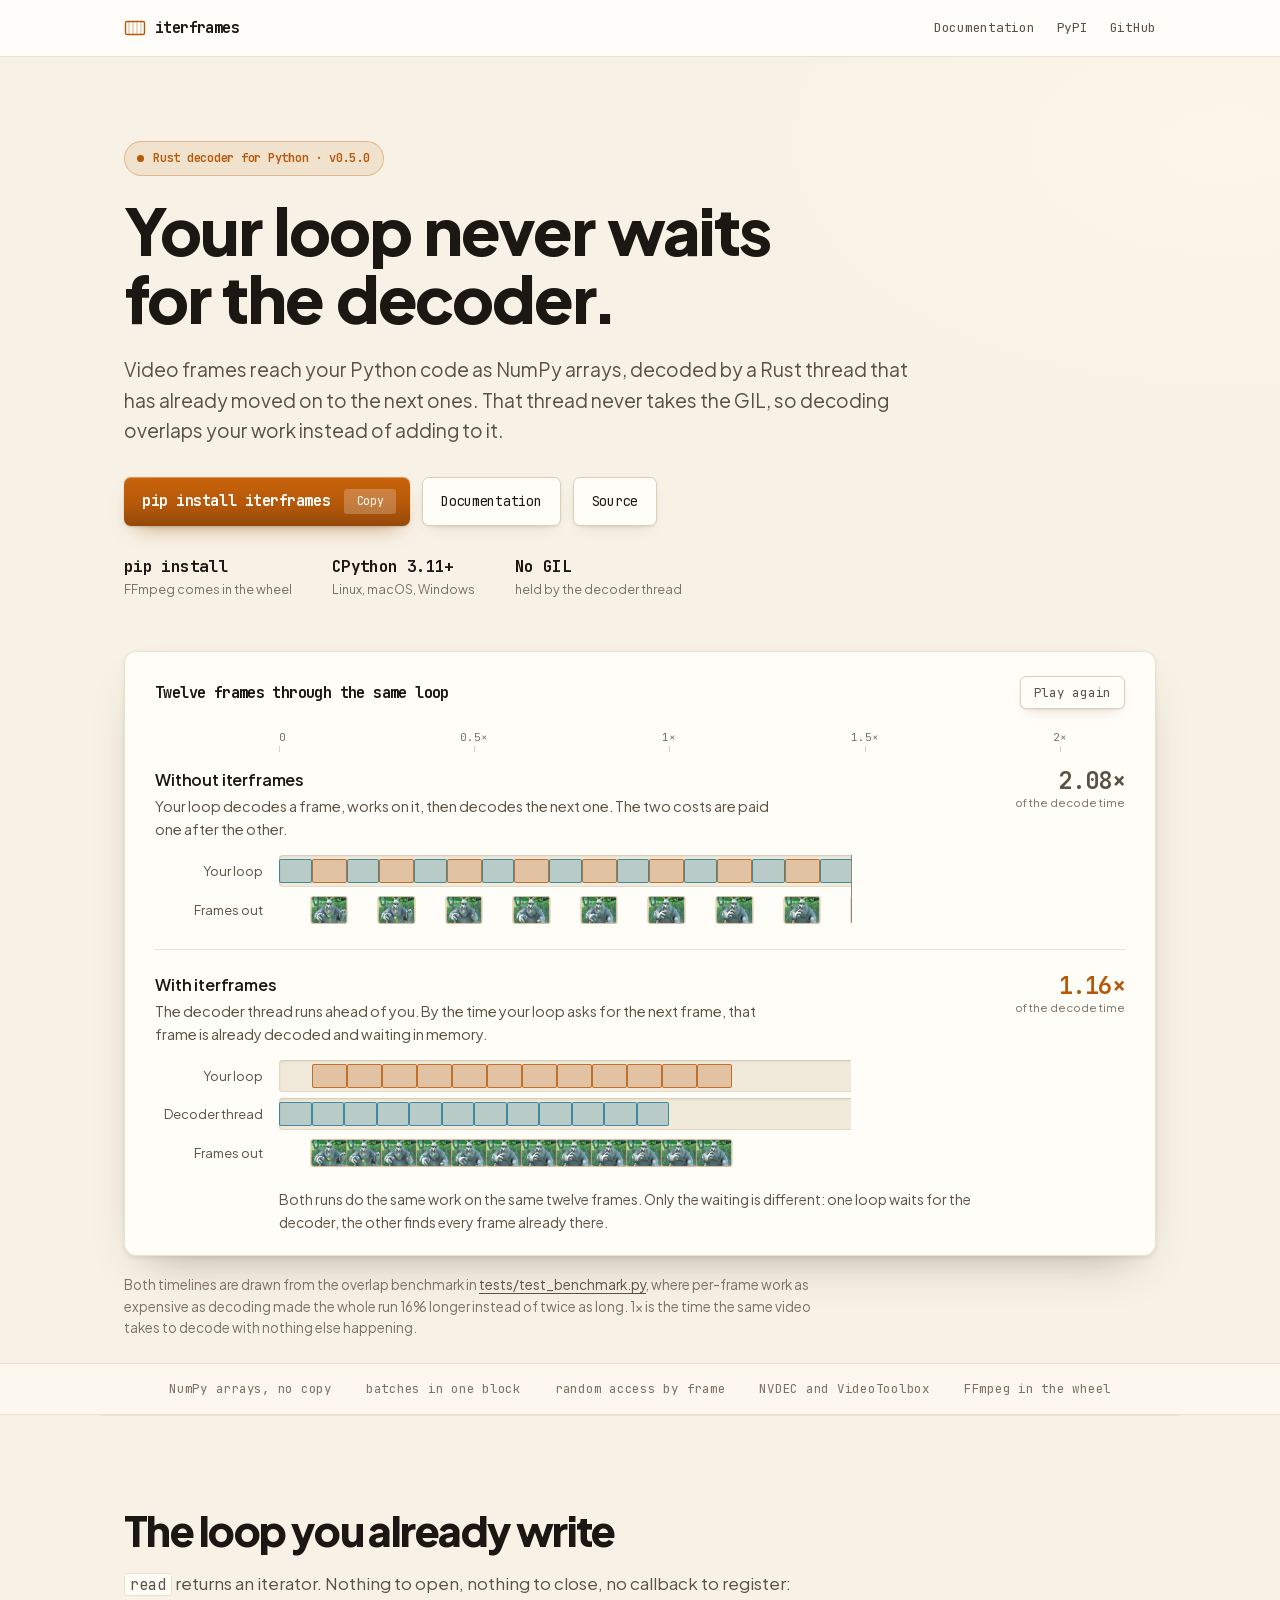
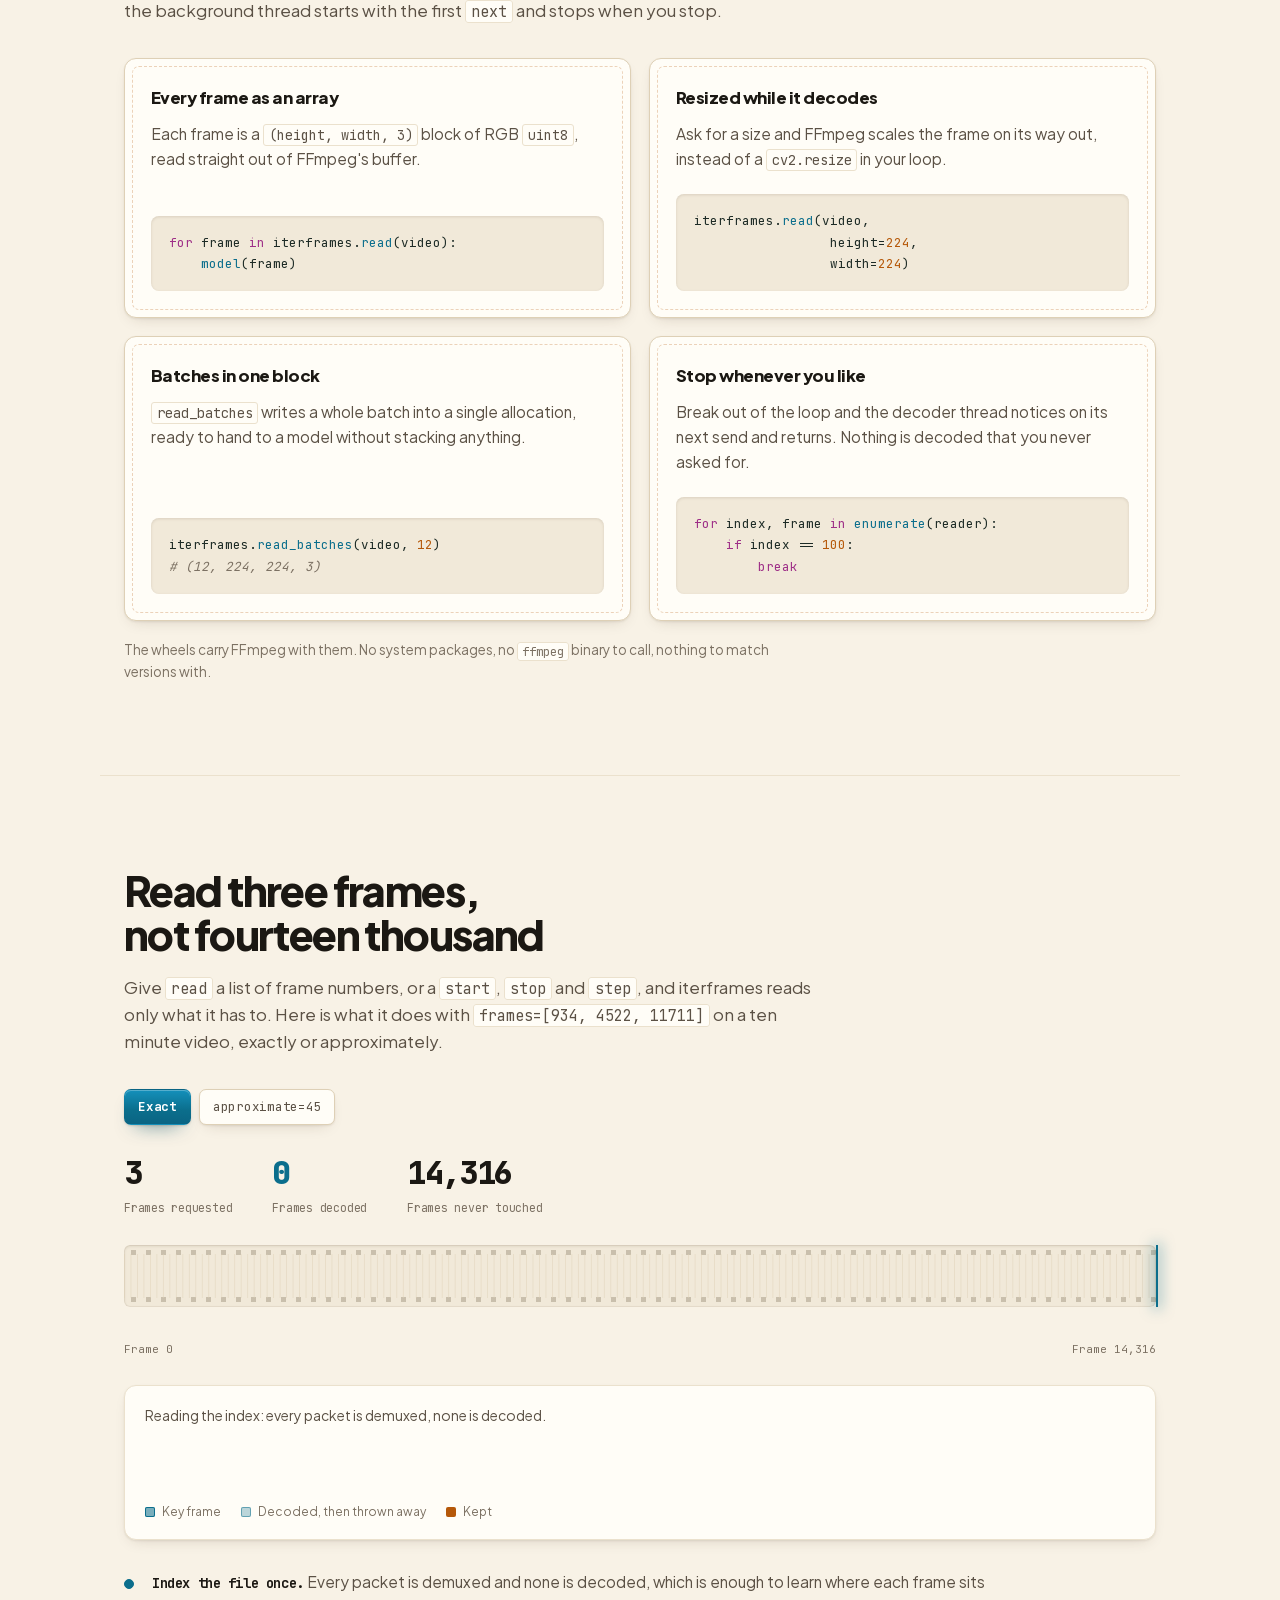
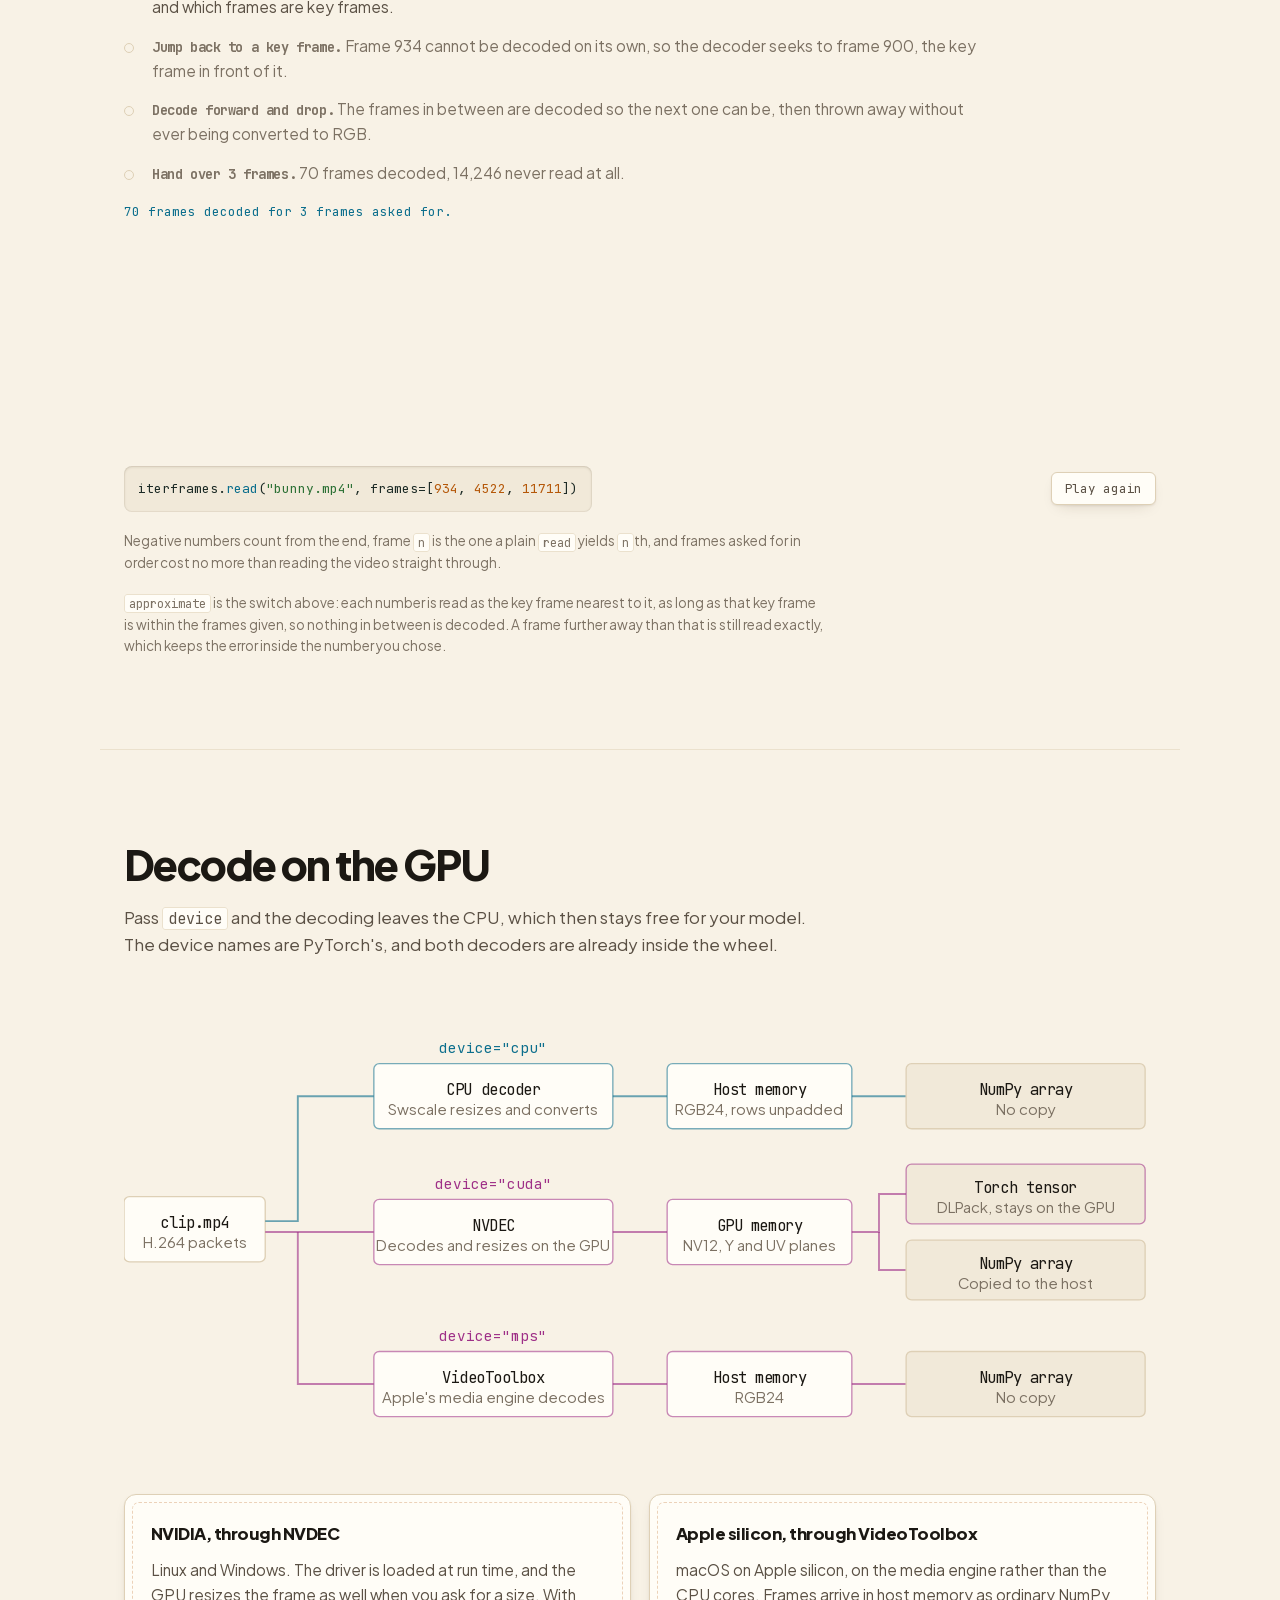
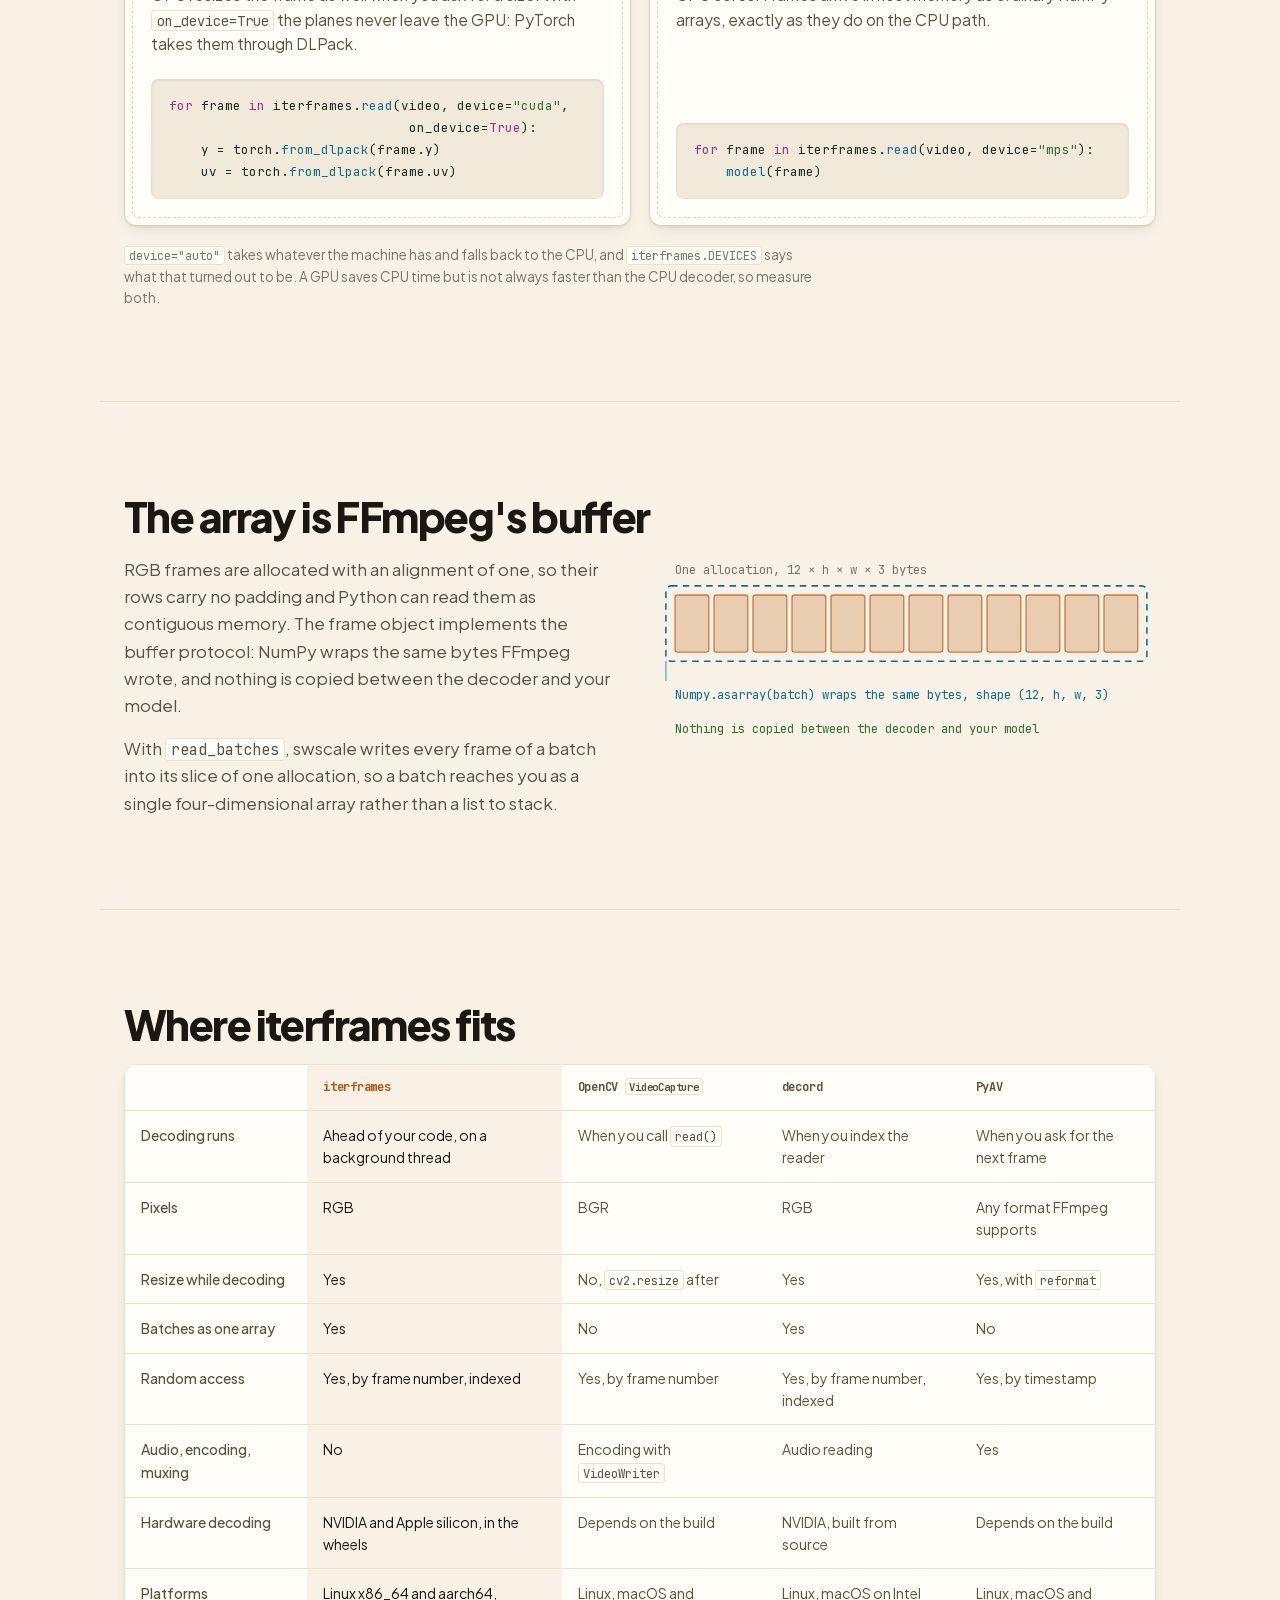
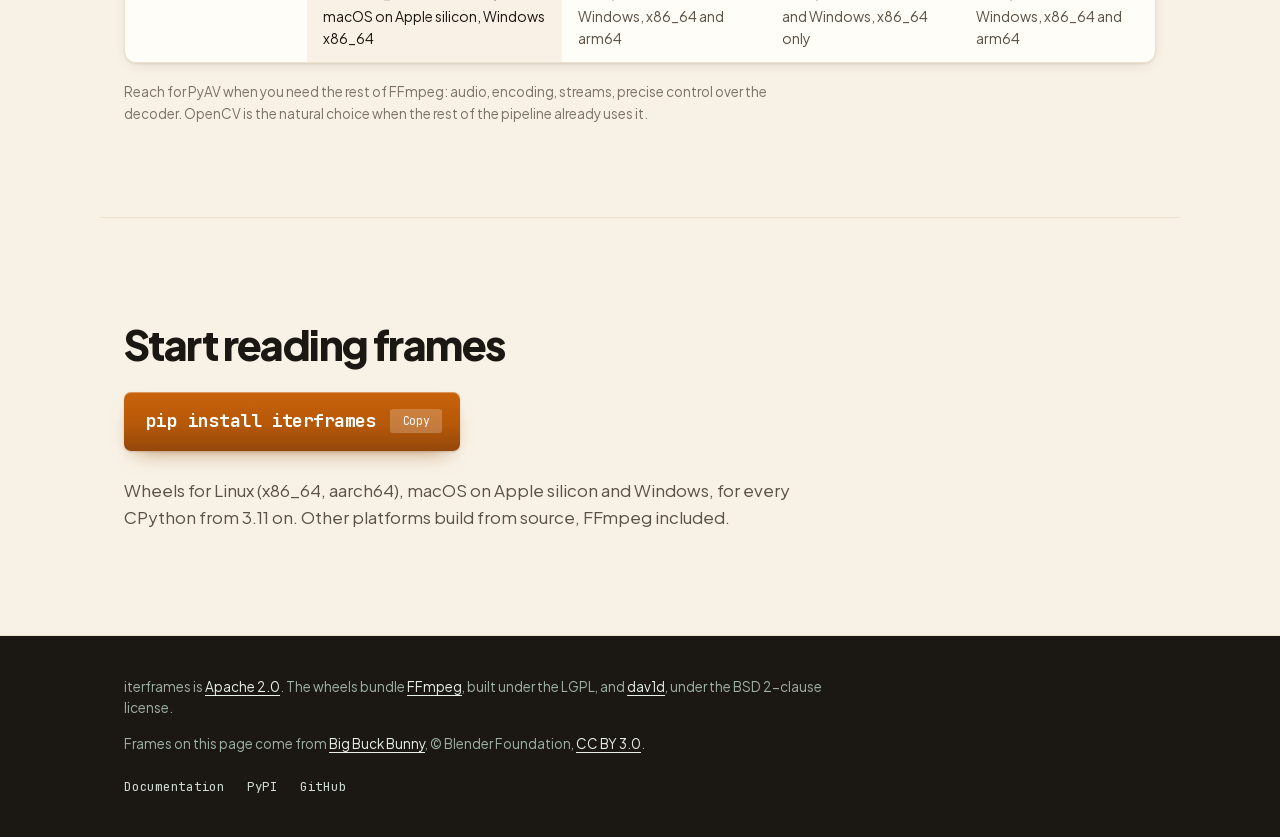
==== commit 82a597ff: "chore: relicense under the Apache License 2.0 iterframes itself moves from LGPL-3.0-only to Apache-2" ====
--- a/web/index.html
+++ b/web/index.html
@@ -510,7 +510,7 @@
 <footer class="site-foot">
   <div class="wrap foot-in">
     <p>
-      iterframes is <a href="https://github.com/alesanfra/iterframes/blob/main/LICENSE">LGPL-3.0</a>.
+      iterframes is <a href="https://github.com/alesanfra/iterframes/blob/main/LICENSE">Apache 2.0</a>.
       The wheels bundle <a href="https://ffmpeg.org/">FFmpeg</a>, built under the LGPL, and
       <a href="https://code.videolan.org/videolan/dav1d">dav1d</a>, under the BSD 2-clause license.
     </p>
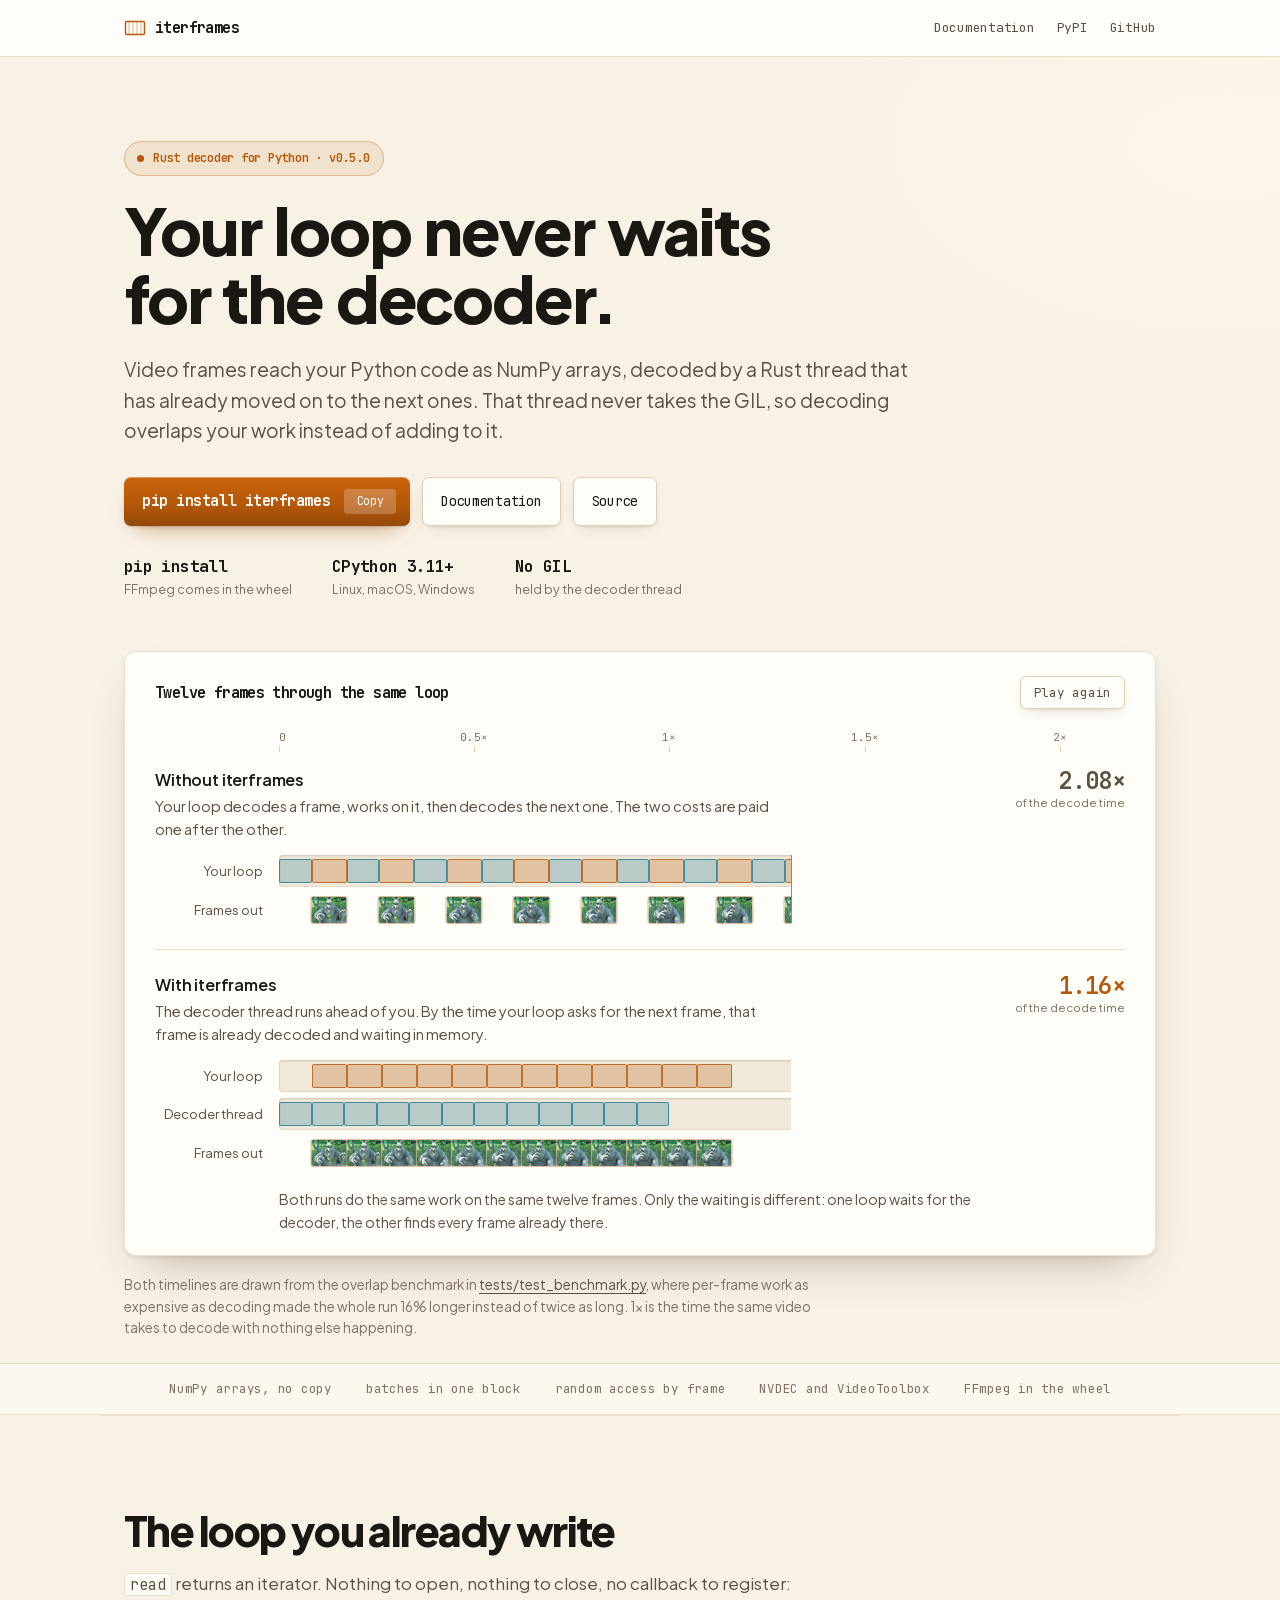
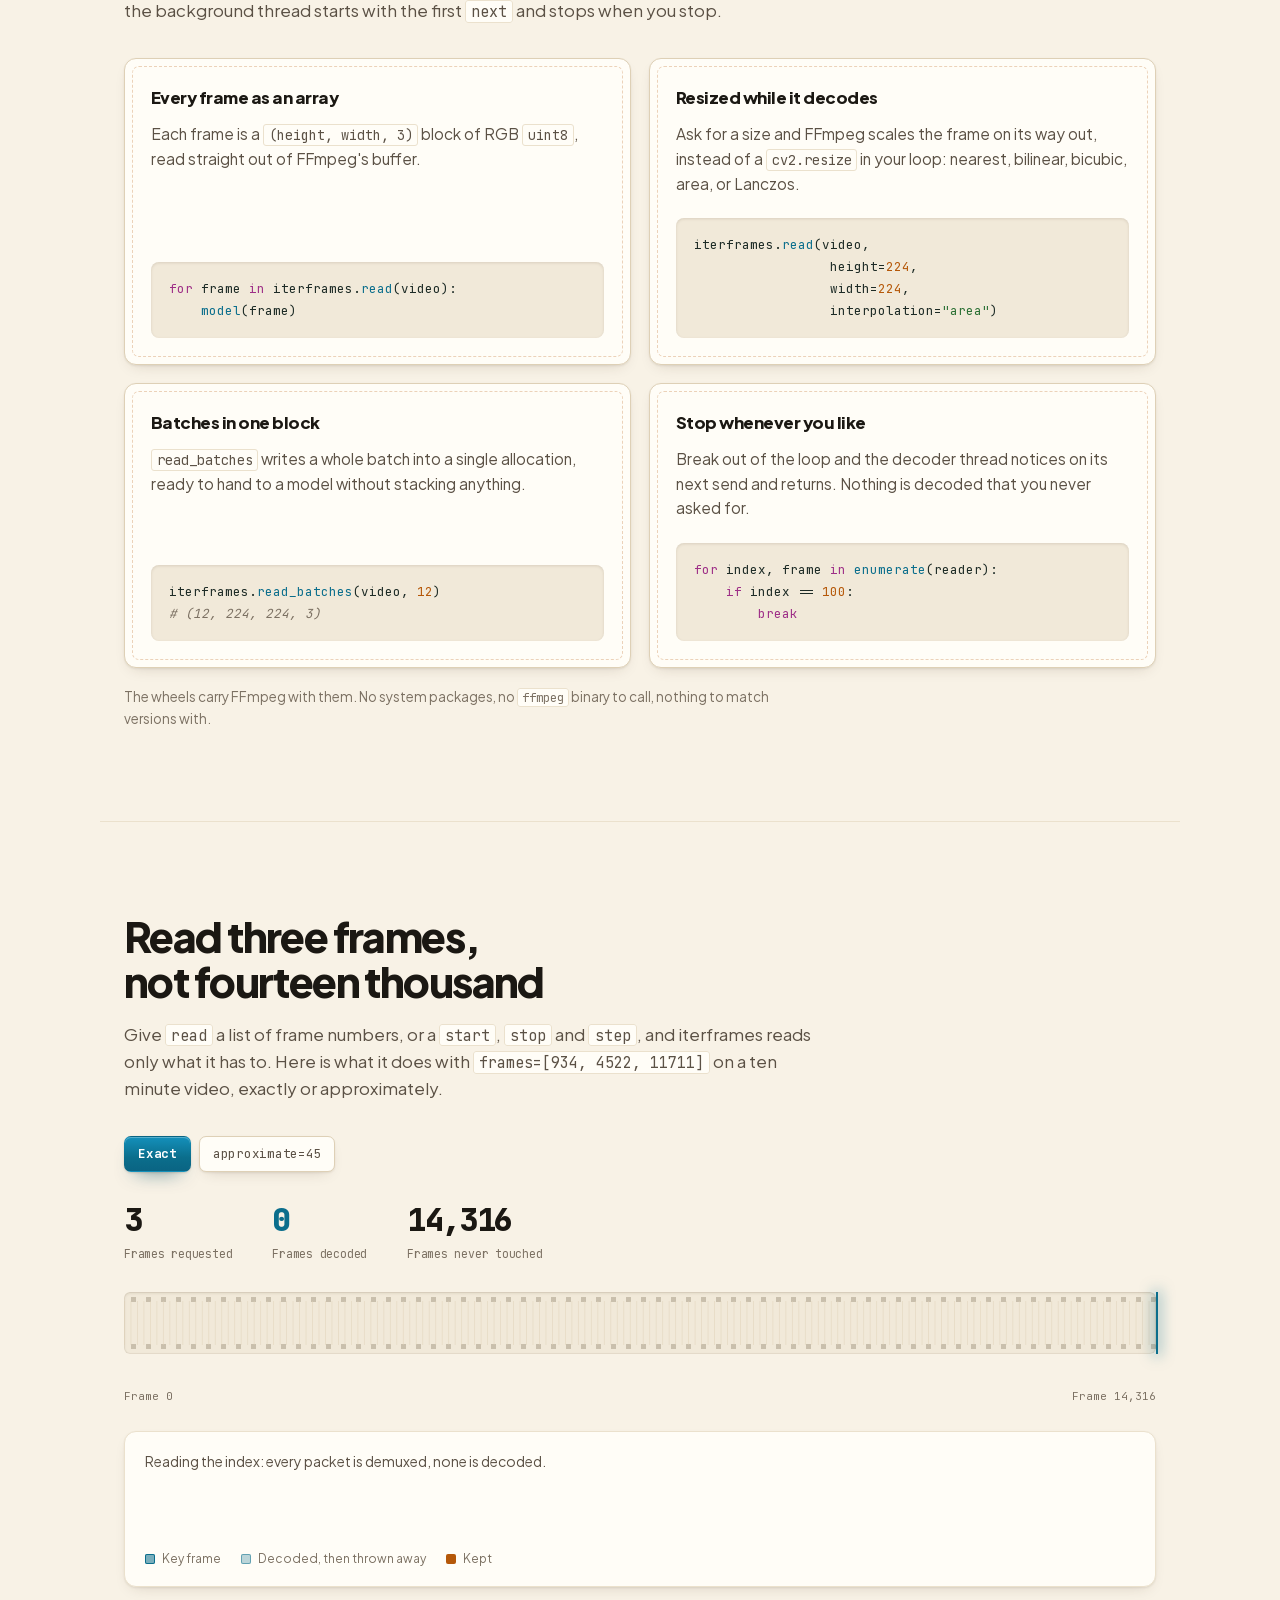
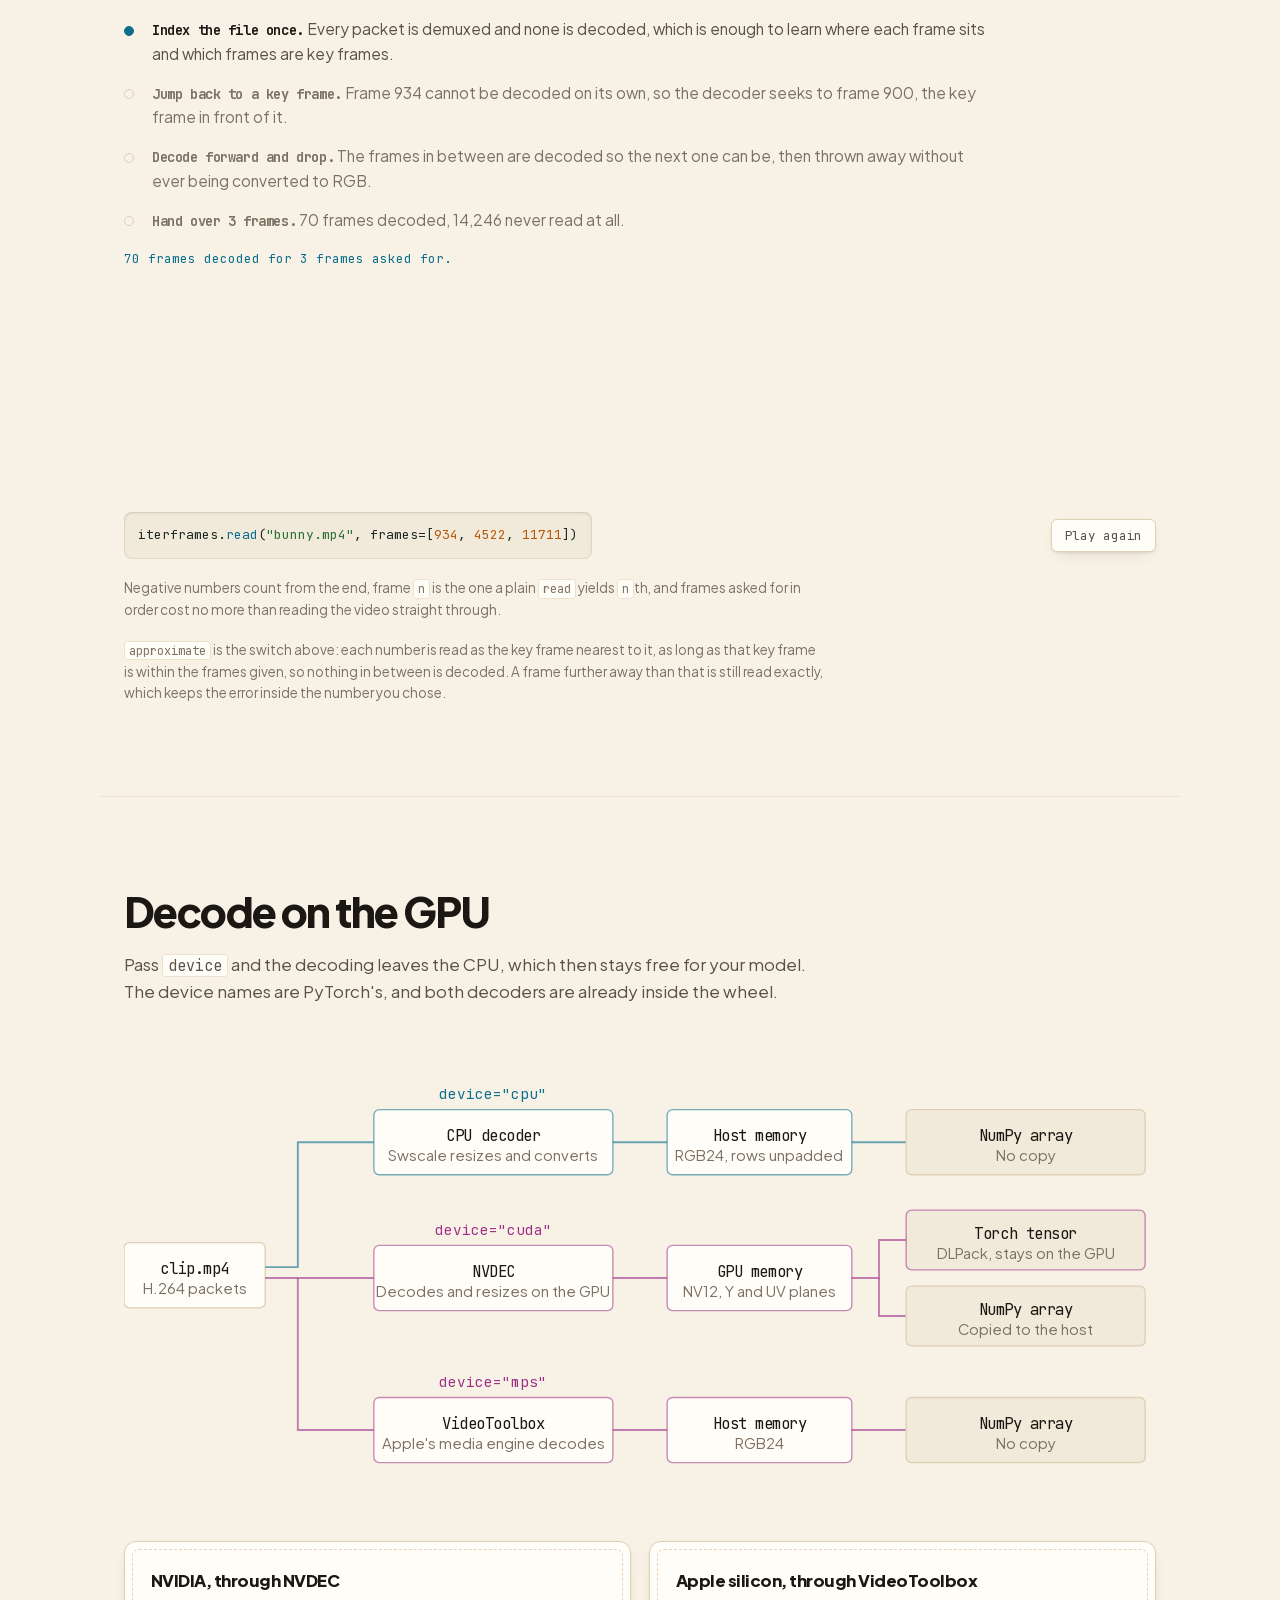
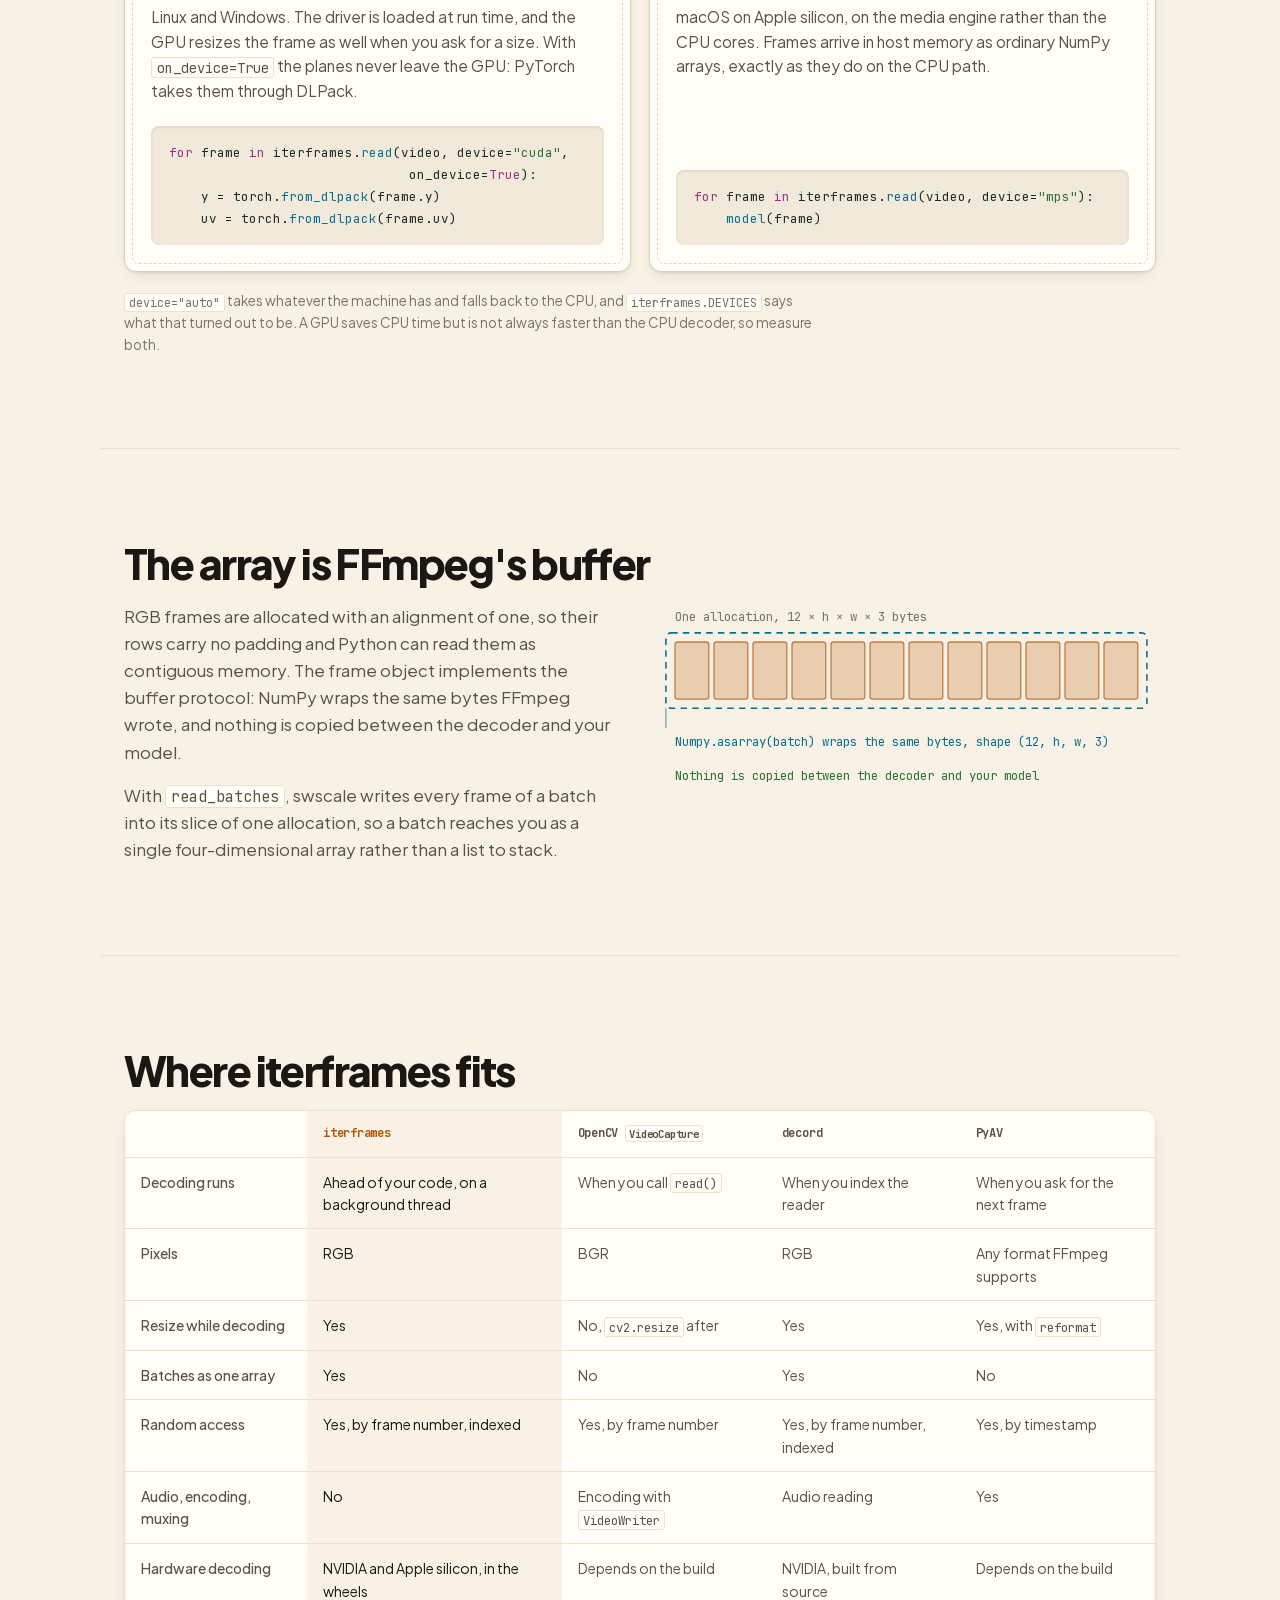
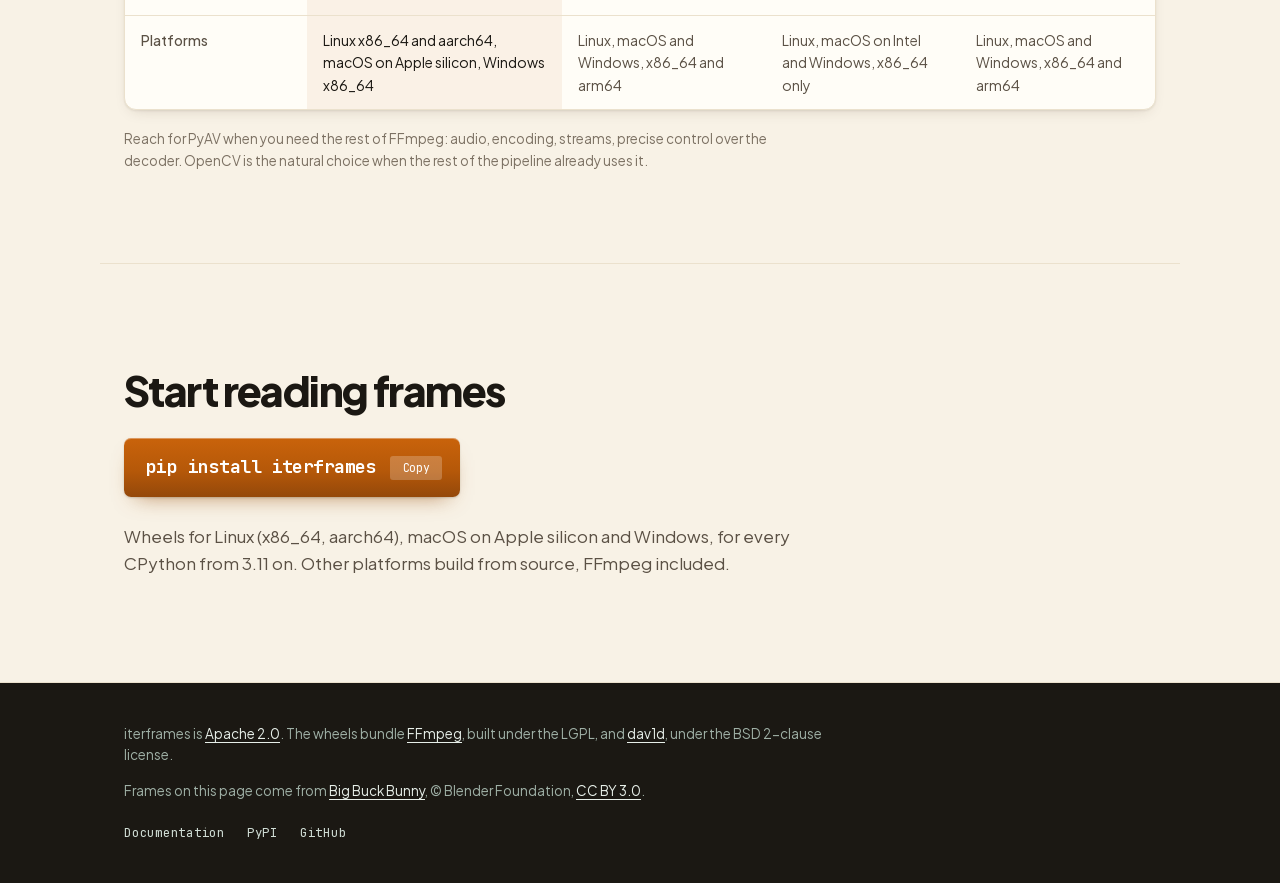
==== commit 66e04d2a: "feat: choose how frames are resized with interpolation read, read_batches, and FrameReader take inte" ====
--- a/web/index.html
+++ b/web/index.html
@@ -182,11 +182,13 @@
       <h3>Resized while it decodes</h3>
       <p>
         Ask for a size and FFmpeg scales the frame on its way out, instead of a
-        <code>cv2.resize</code> in your loop.
+        <code>cv2.resize</code> in your loop: nearest, bilinear, bicubic, area,
+        or Lanczos.
       </p>
 <pre><code>iterframes.<span class="f">read</span>(video,
                  height=<span class="n">224</span>,
-                 width=<span class="n">224</span>)</code></pre>
+                 width=<span class="n">224</span>,
+                 interpolation=<span class="s">"area"</span>)</code></pre>
     </article>
 
     <article class="card">
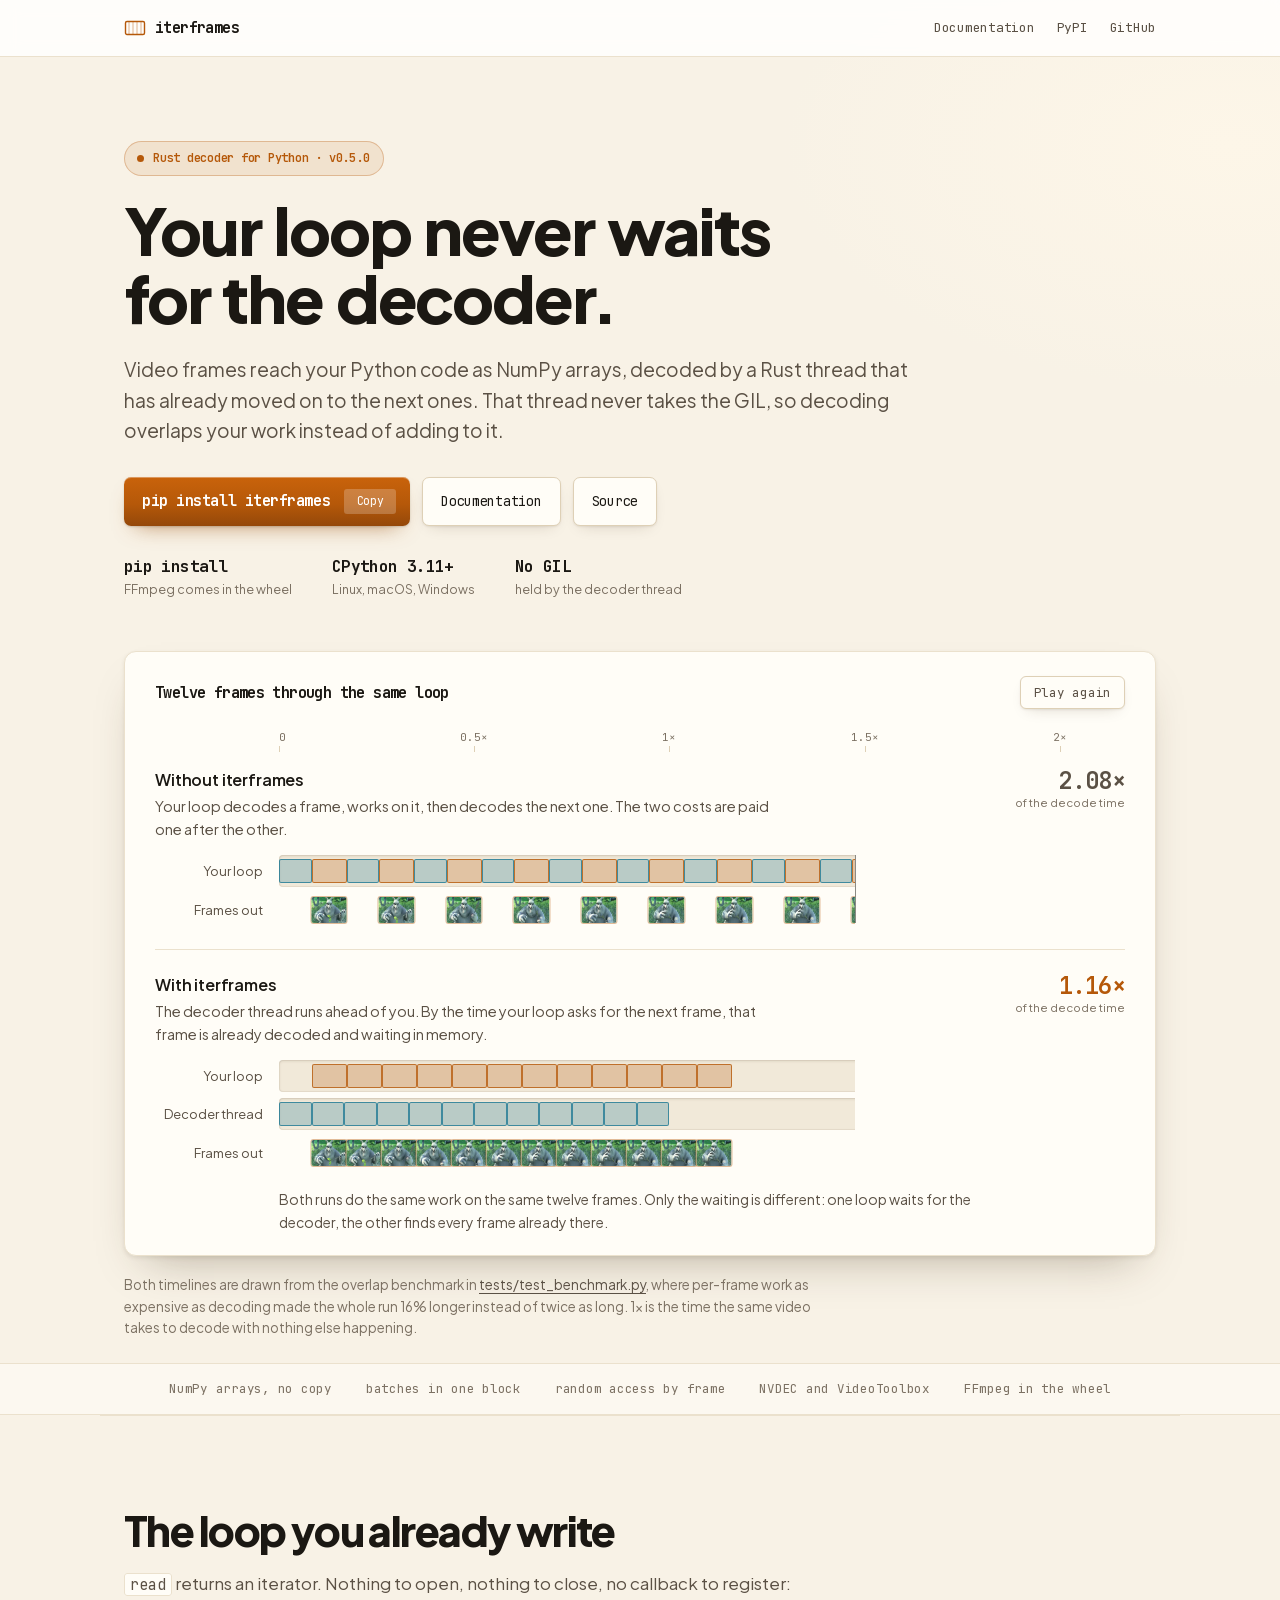
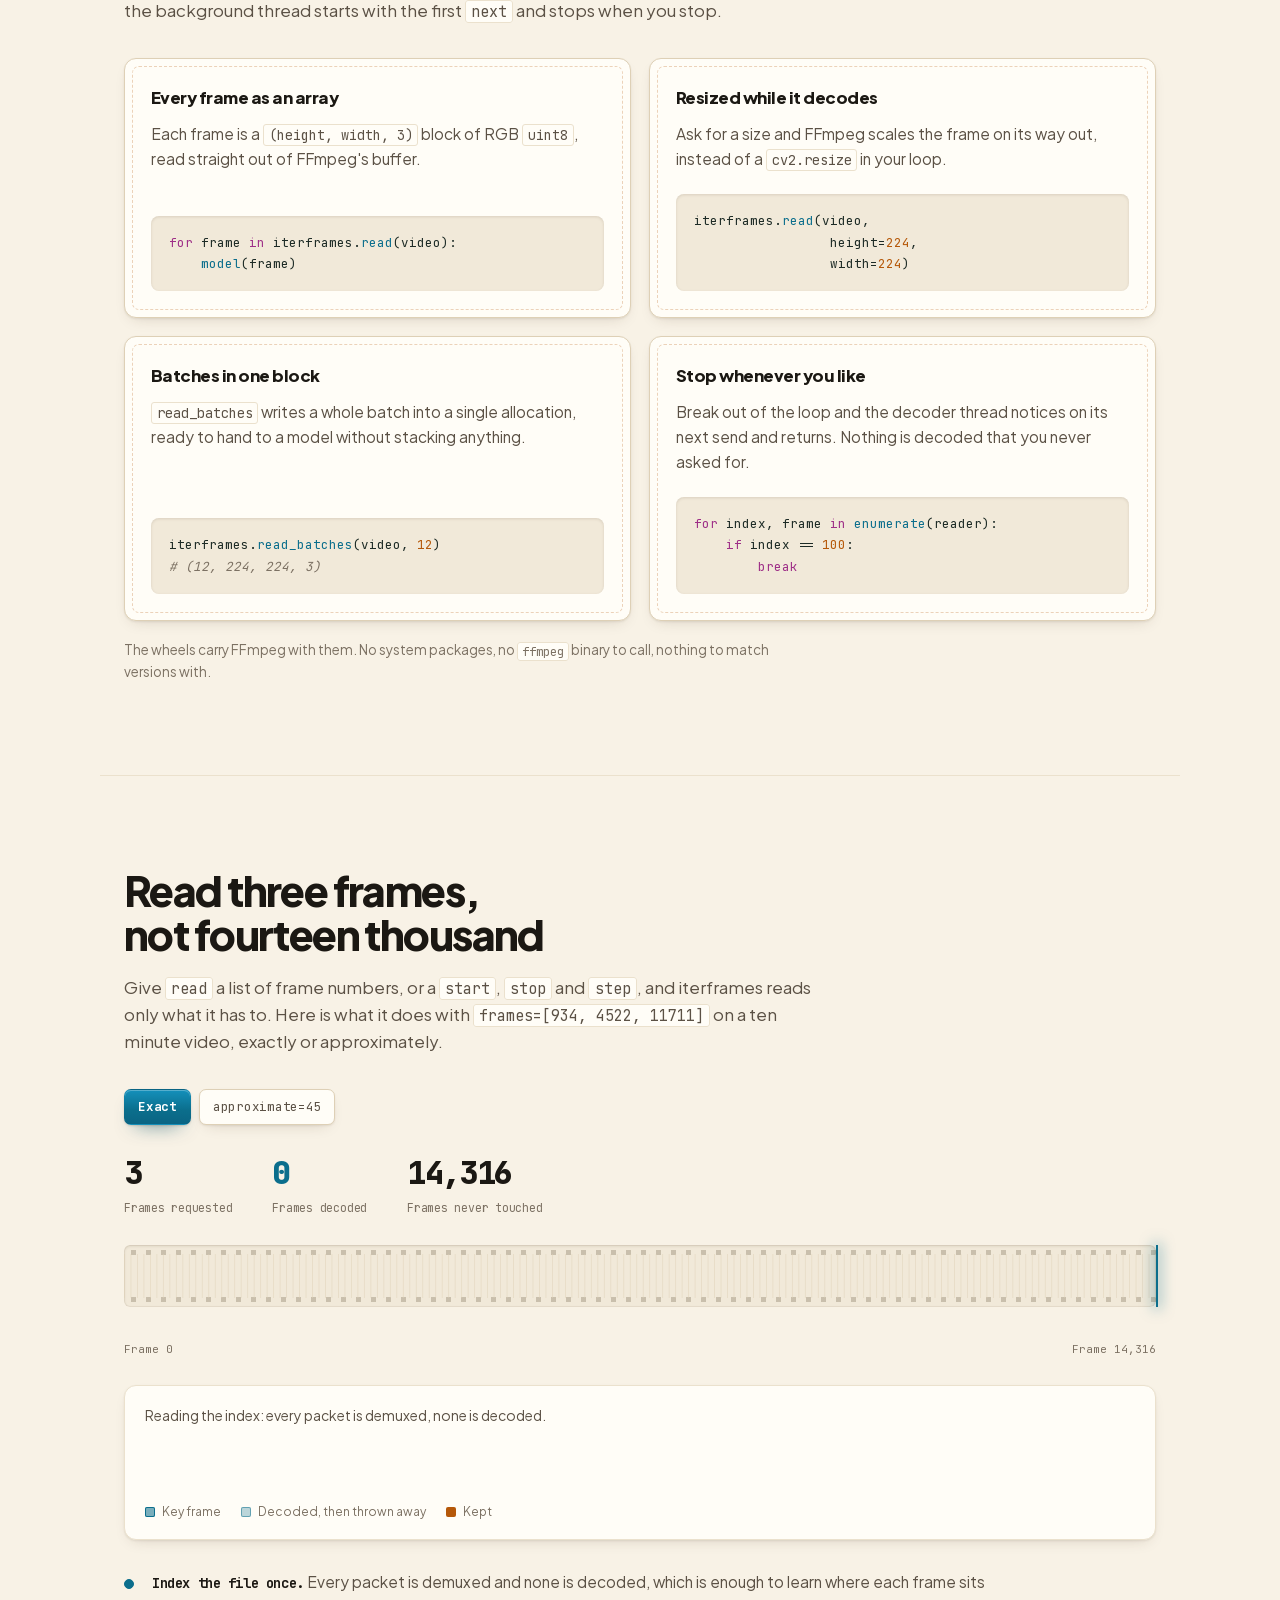
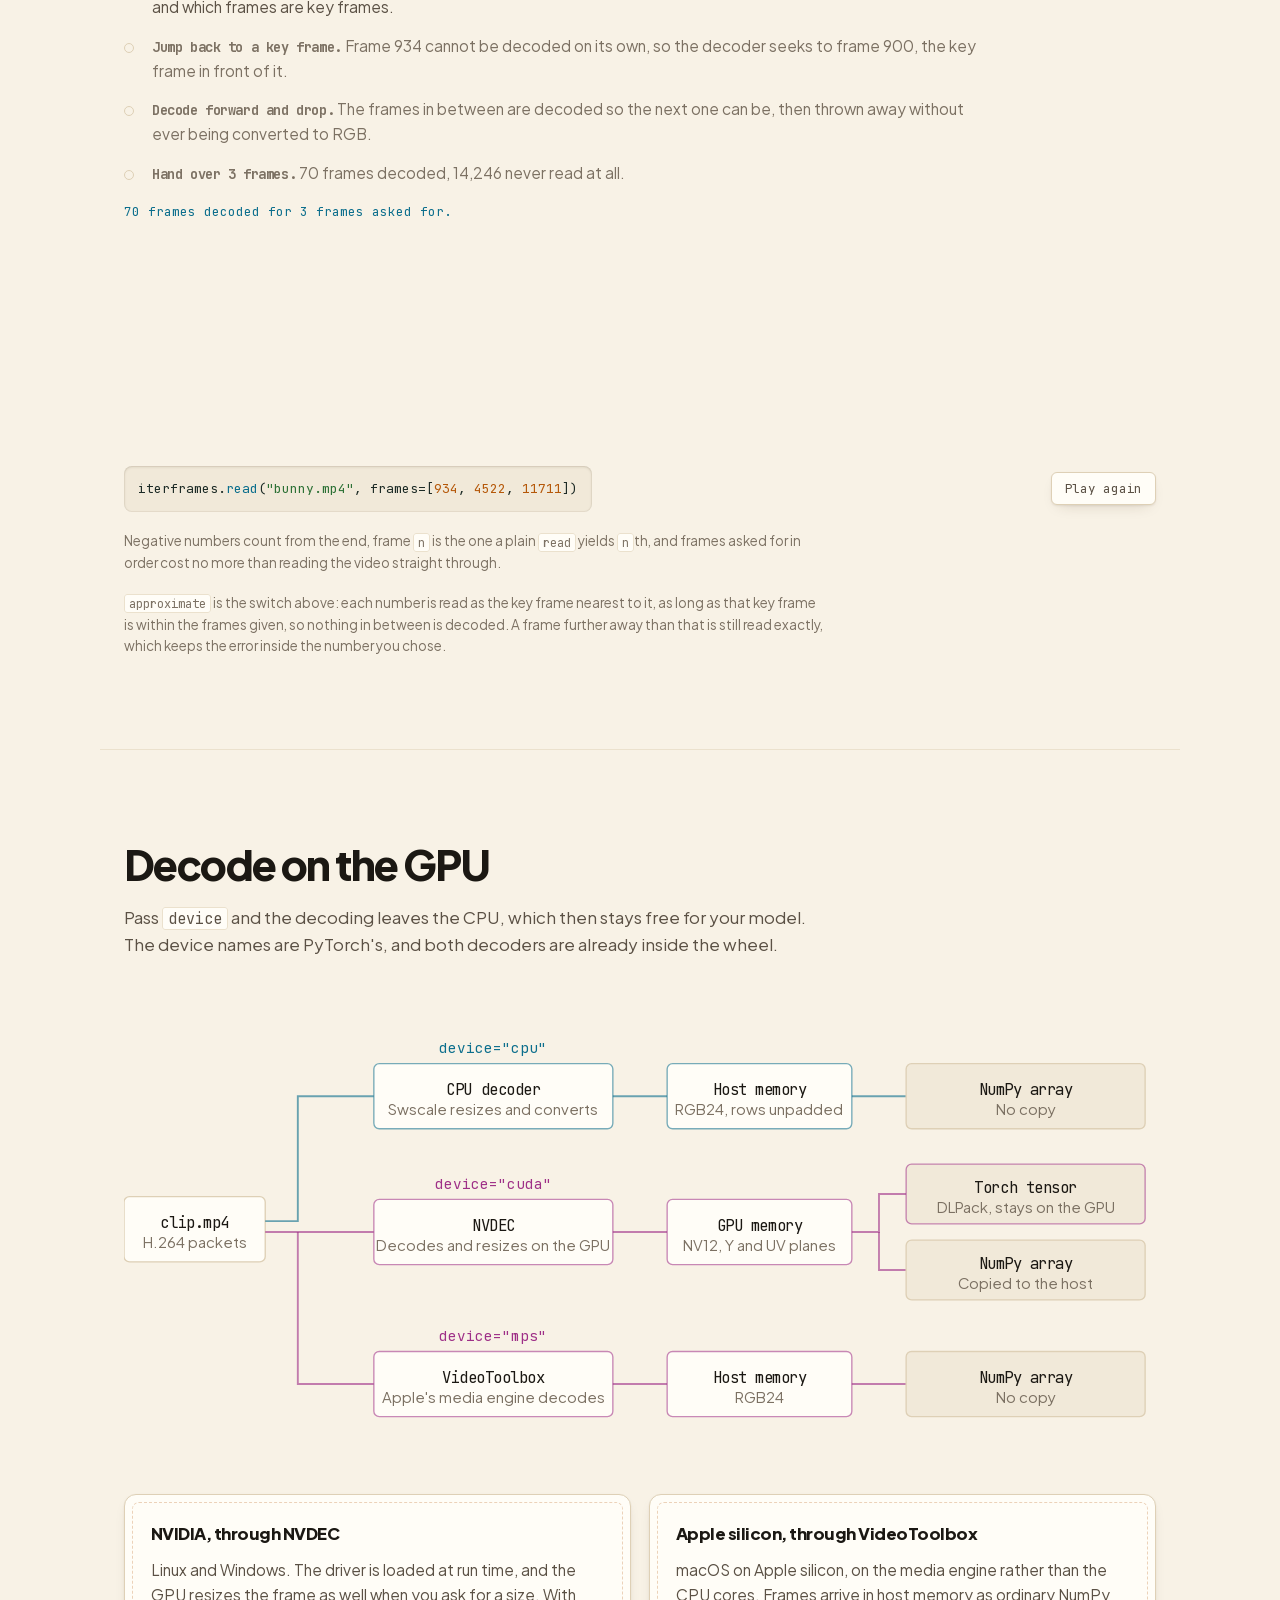
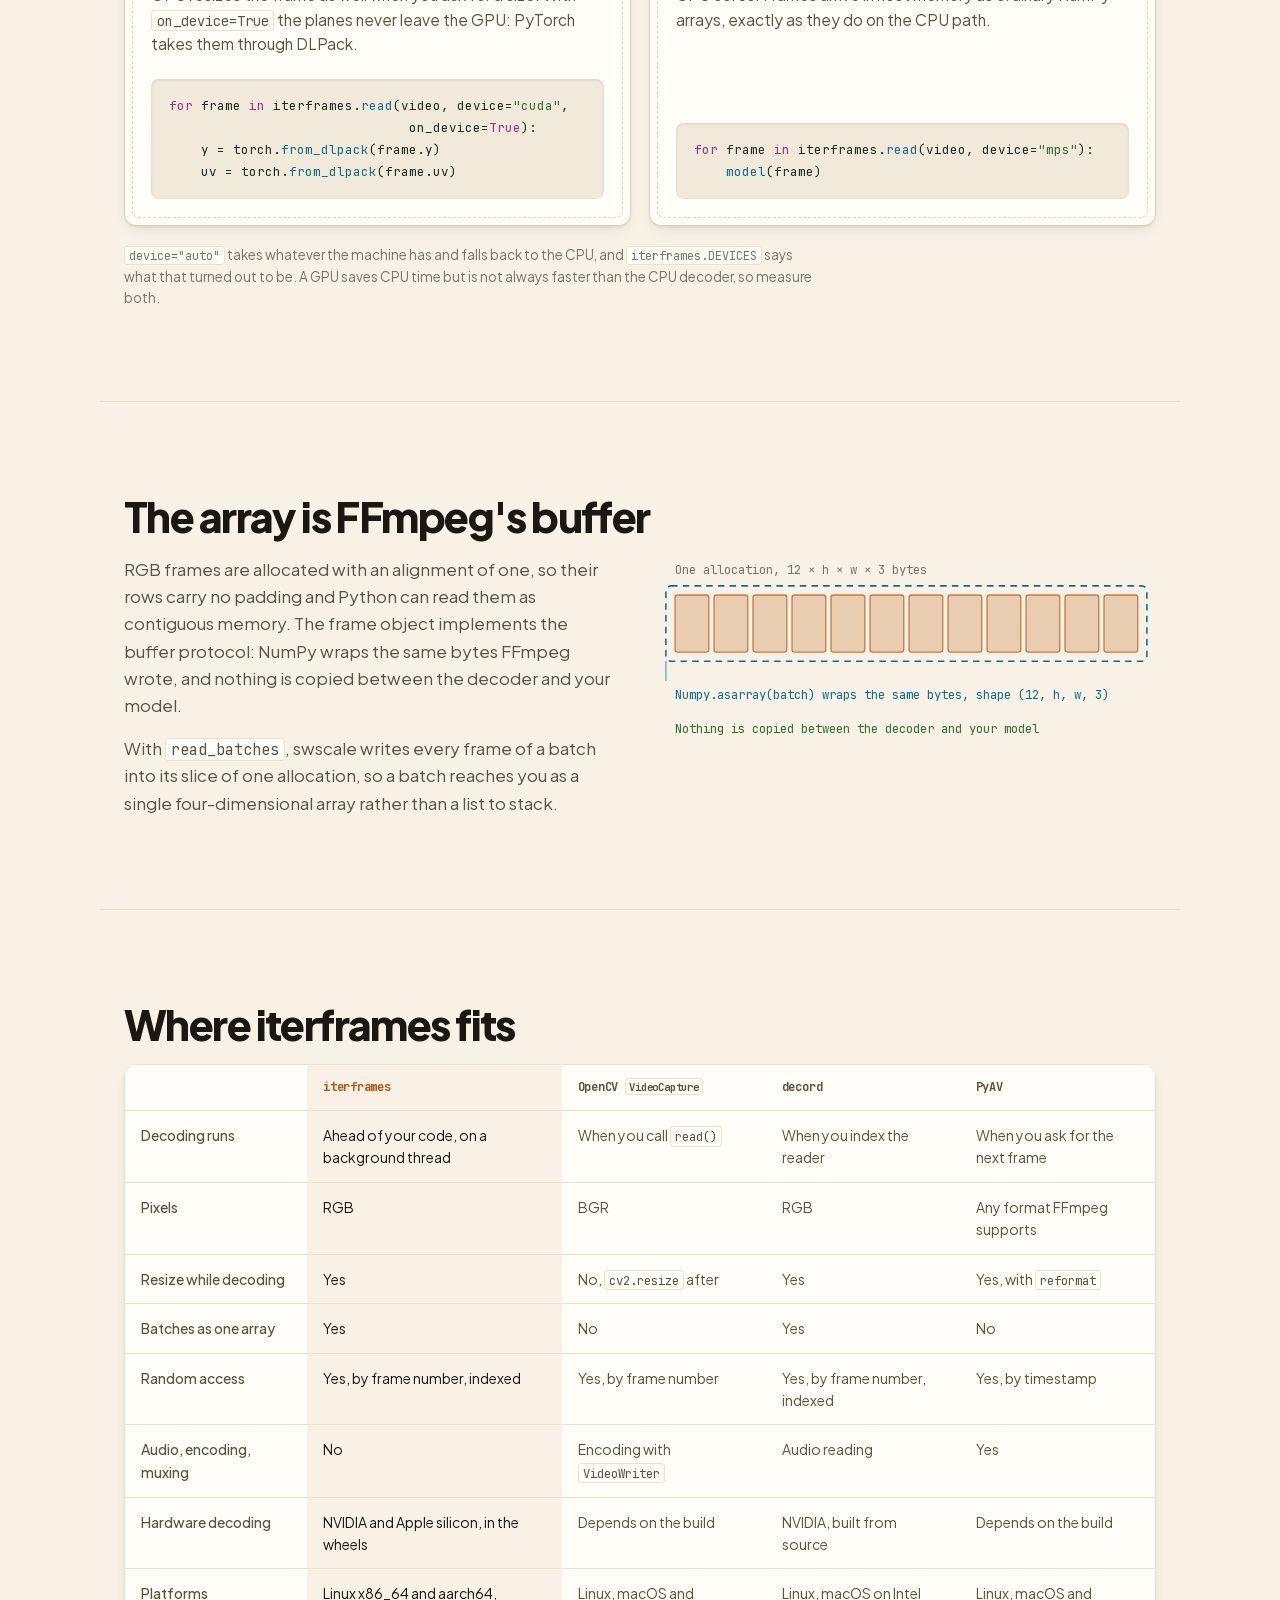
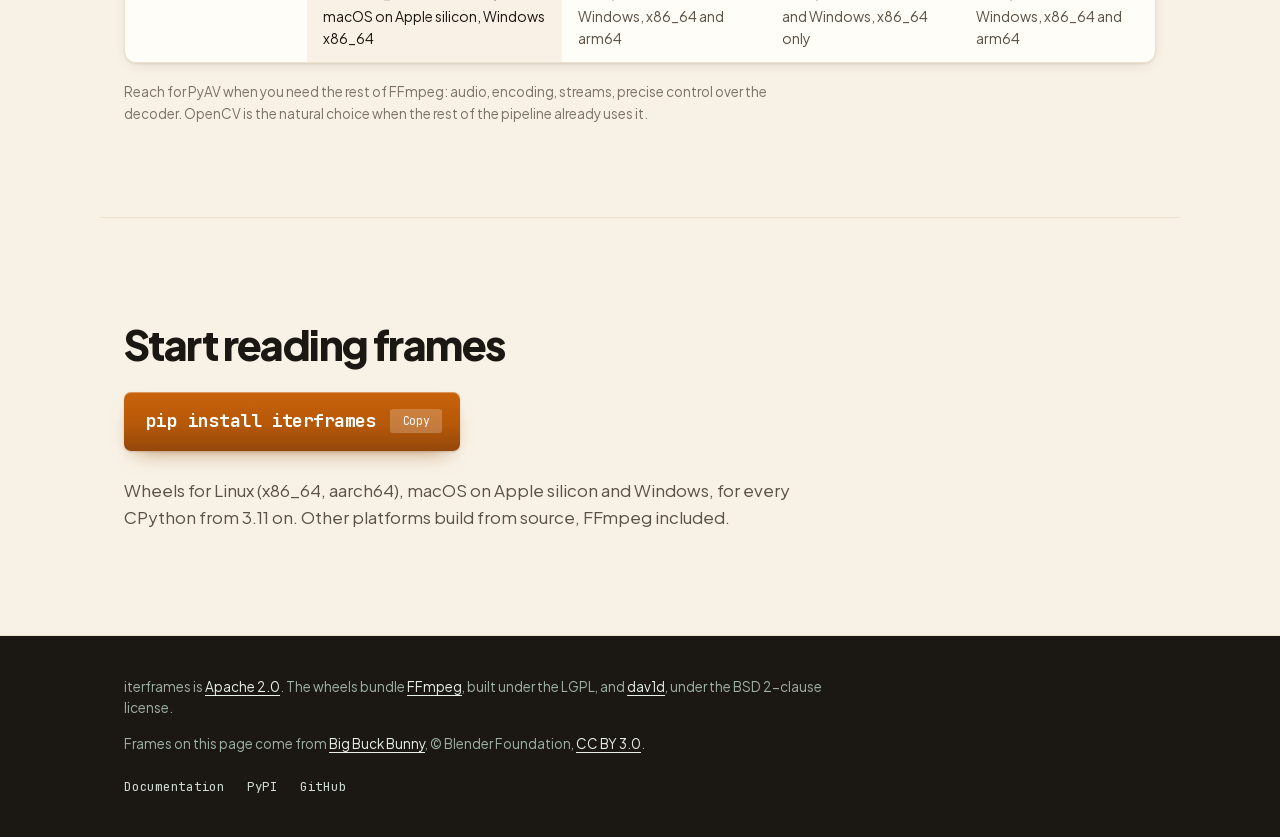
==== commit b315f8a1: "chore: relicense under the Apache License 2.0 (#14) * chore: relicense under the Apache License 2.0 " ====
--- a/web/index.html
+++ b/web/index.html
@@ -182,13 +182,11 @@
       <h3>Resized while it decodes</h3>
       <p>
         Ask for a size and FFmpeg scales the frame on its way out, instead of a
-        <code>cv2.resize</code> in your loop: nearest, bilinear, bicubic, area,
-        or Lanczos.
+        <code>cv2.resize</code> in your loop.
       </p>
 <pre><code>iterframes.<span class="f">read</span>(video,
                  height=<span class="n">224</span>,
-                 width=<span class="n">224</span>,
-                 interpolation=<span class="s">"area"</span>)</code></pre>
+                 width=<span class="n">224</span>)</code></pre>
     </article>
 
     <article class="card">
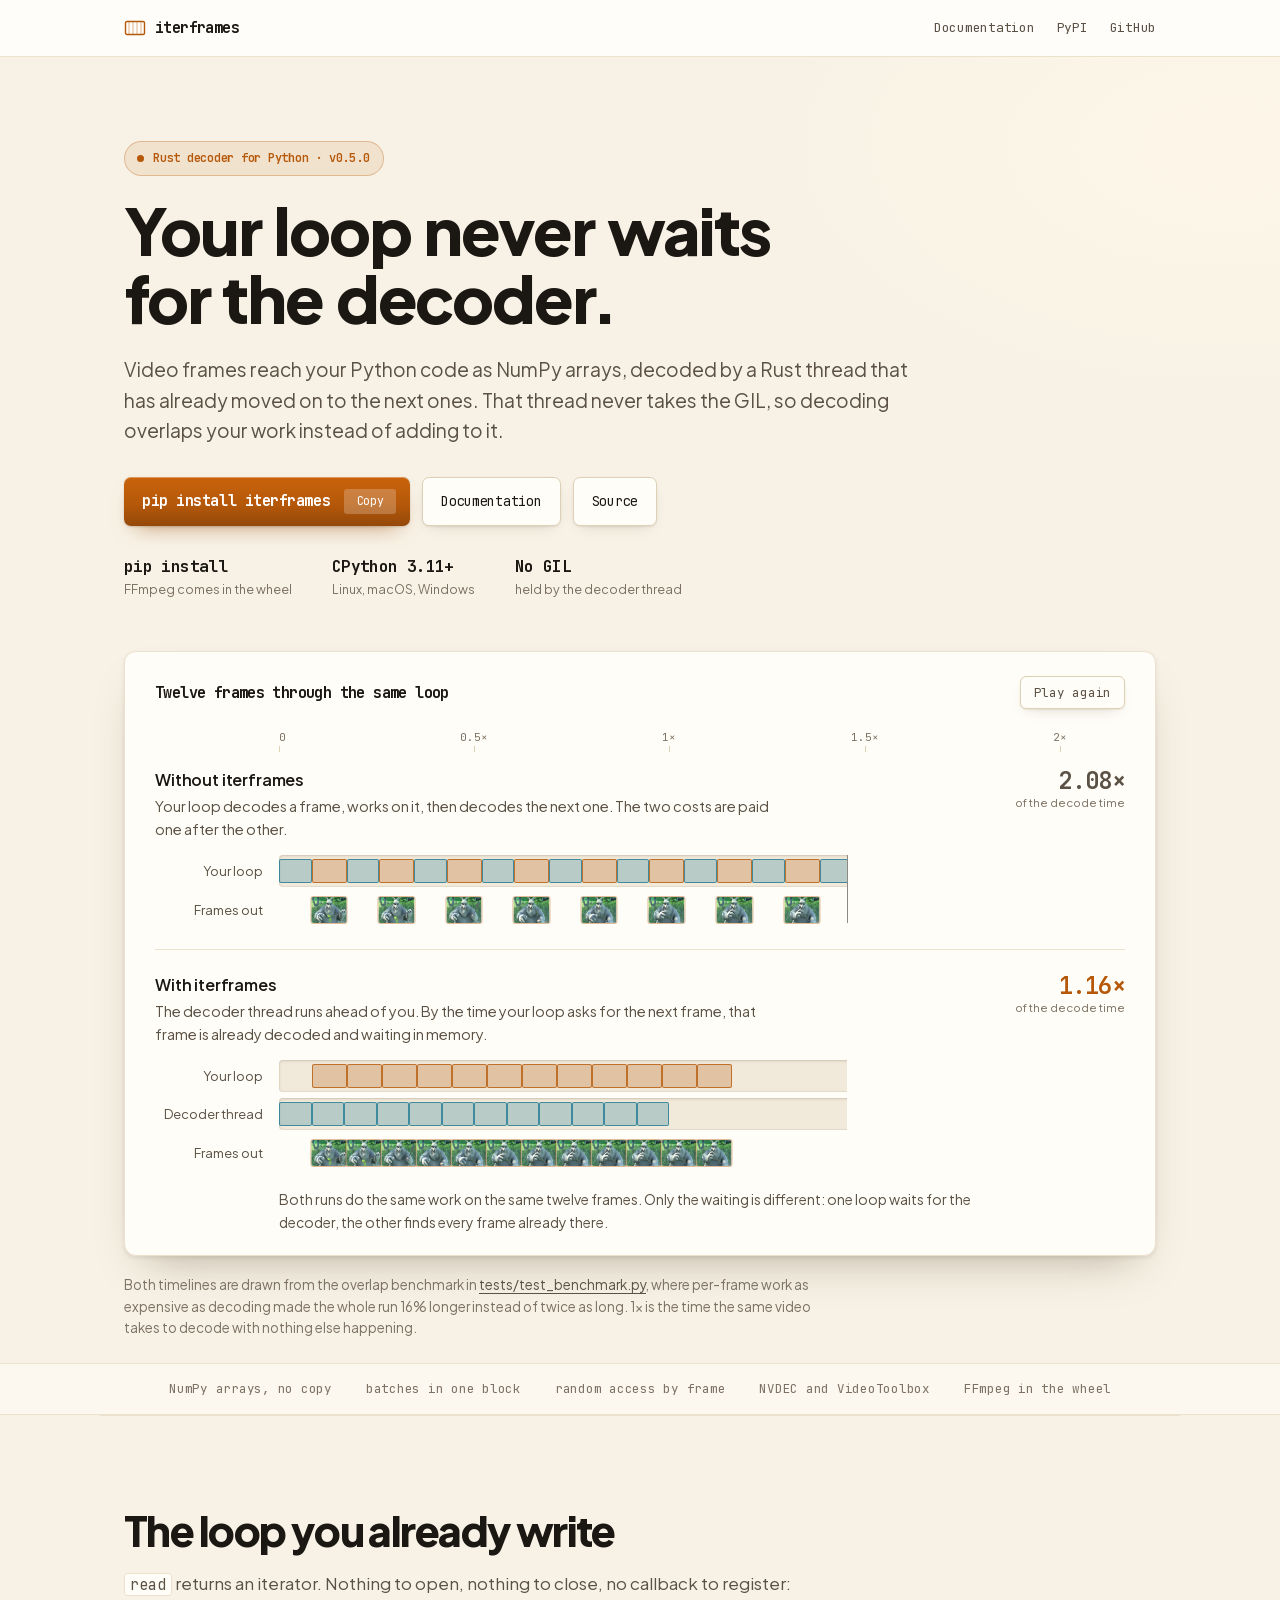
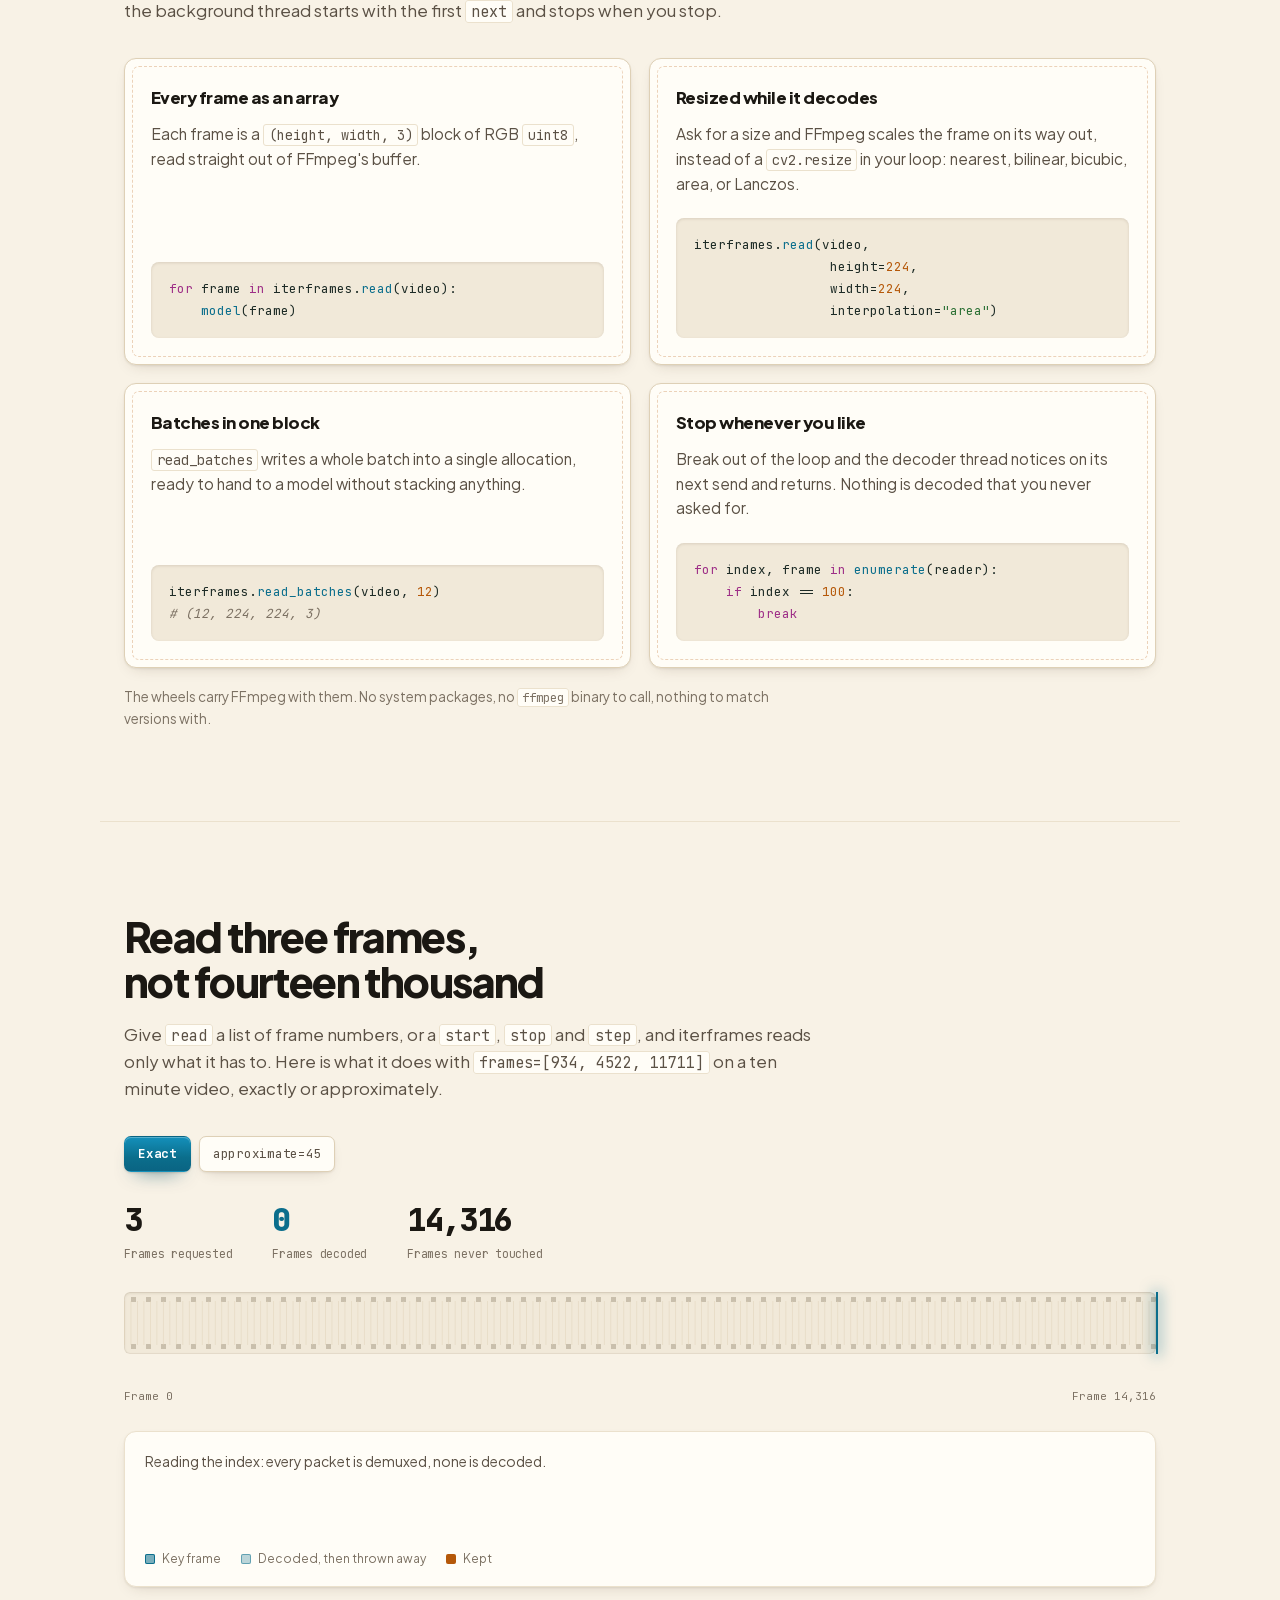
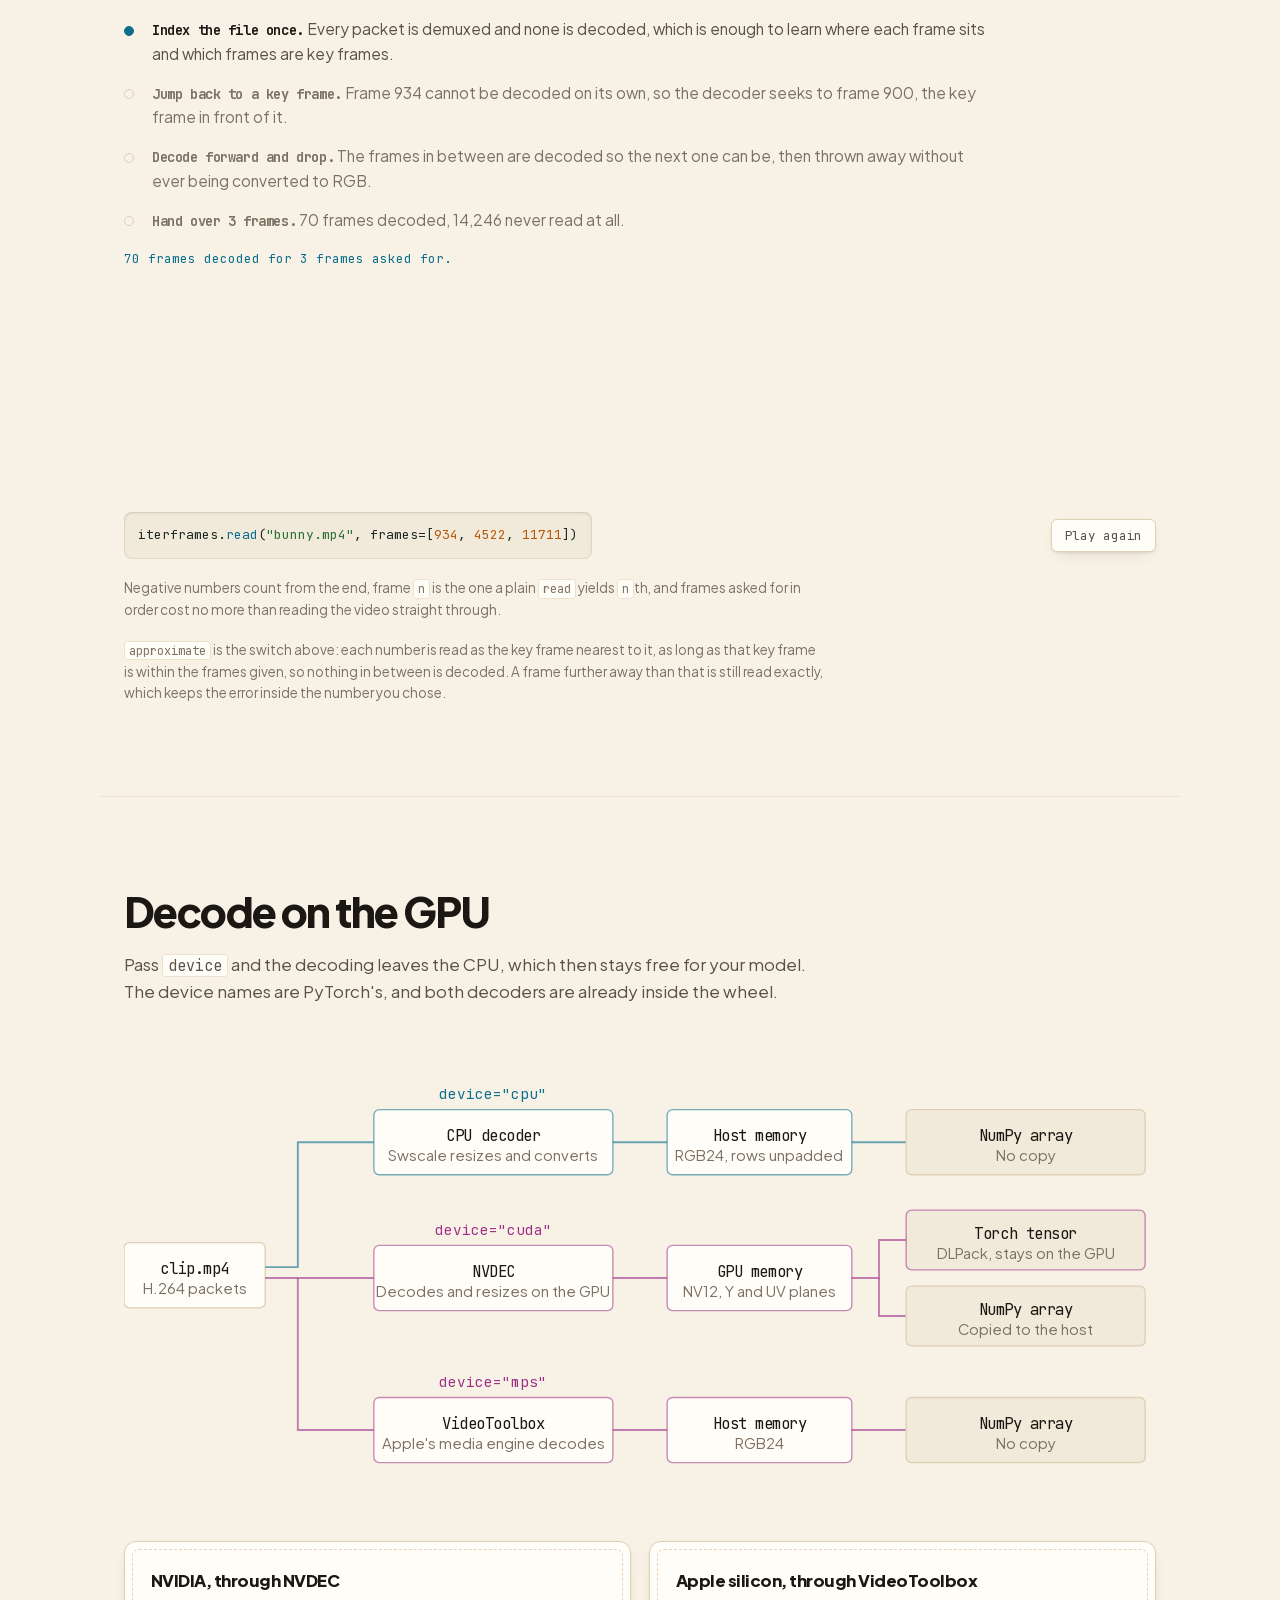
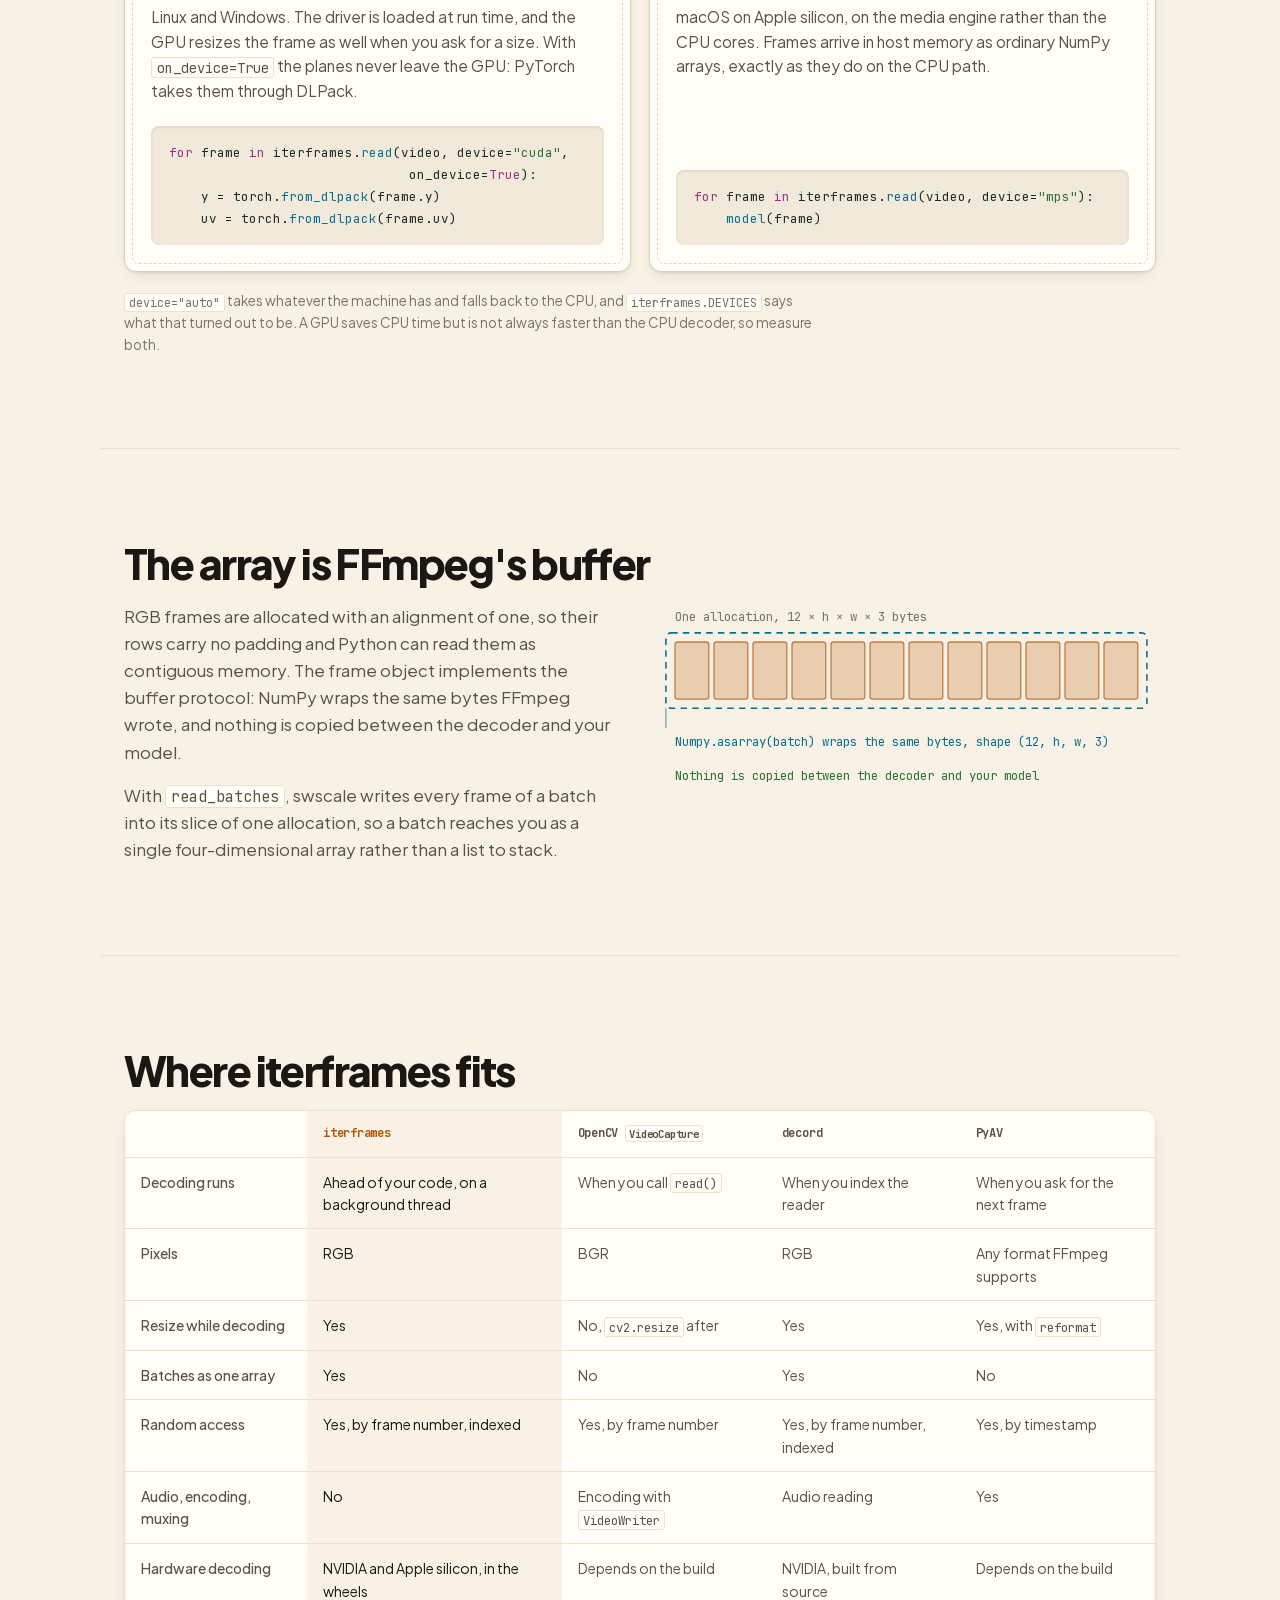
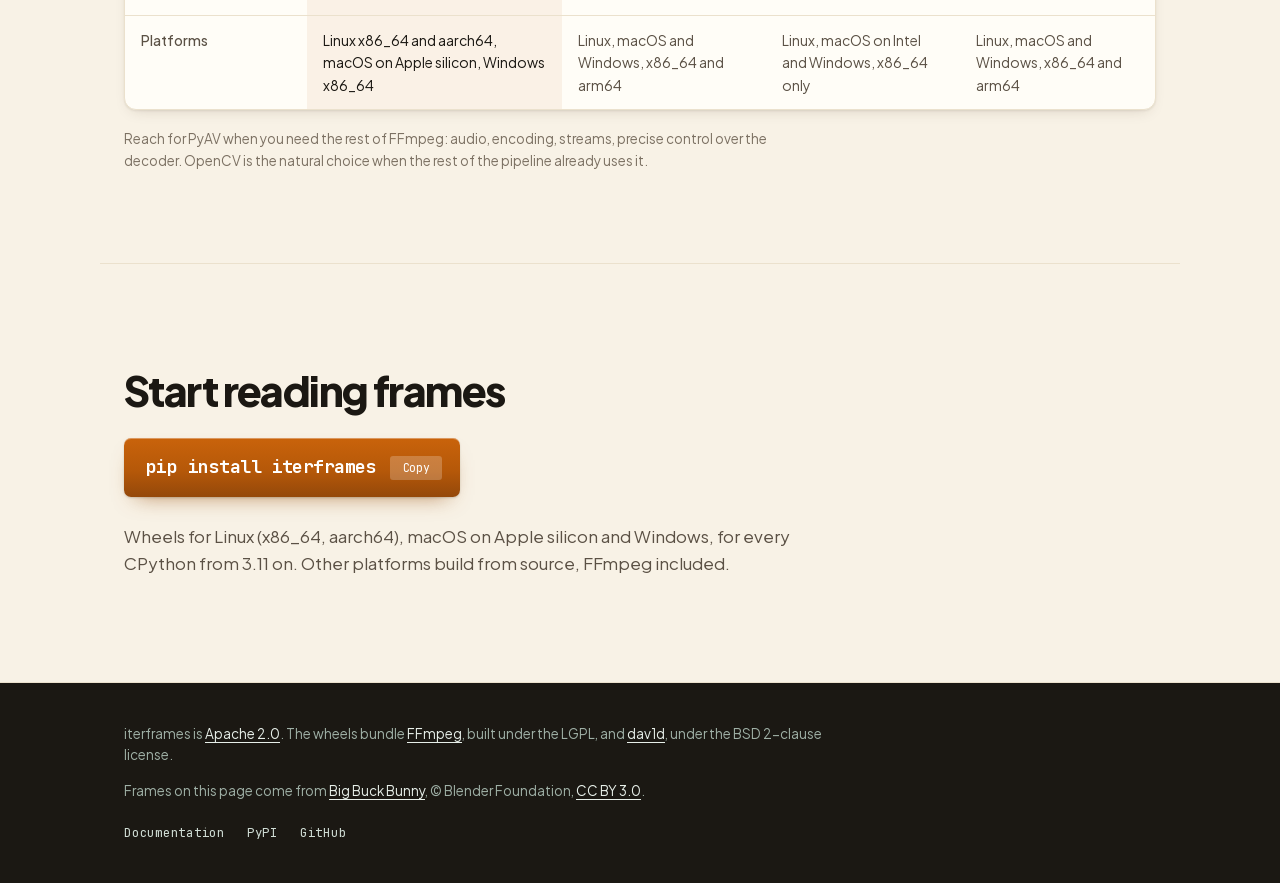
==== commit 63173220: "feat: choose how frames are resized with interpolation (#15) * feat: choose how frames are resized w" ====
--- a/web/index.html
+++ b/web/index.html
@@ -182,11 +182,13 @@
       <h3>Resized while it decodes</h3>
       <p>
         Ask for a size and FFmpeg scales the frame on its way out, instead of a
-        <code>cv2.resize</code> in your loop.
+        <code>cv2.resize</code> in your loop: nearest, bilinear, bicubic, area,
+        or Lanczos.
       </p>
 <pre><code>iterframes.<span class="f">read</span>(video,
                  height=<span class="n">224</span>,
-                 width=<span class="n">224</span>)</code></pre>
+                 width=<span class="n">224</span>,
+                 interpolation=<span class="s">"area"</span>)</code></pre>
     </article>
 
     <article class="card">
